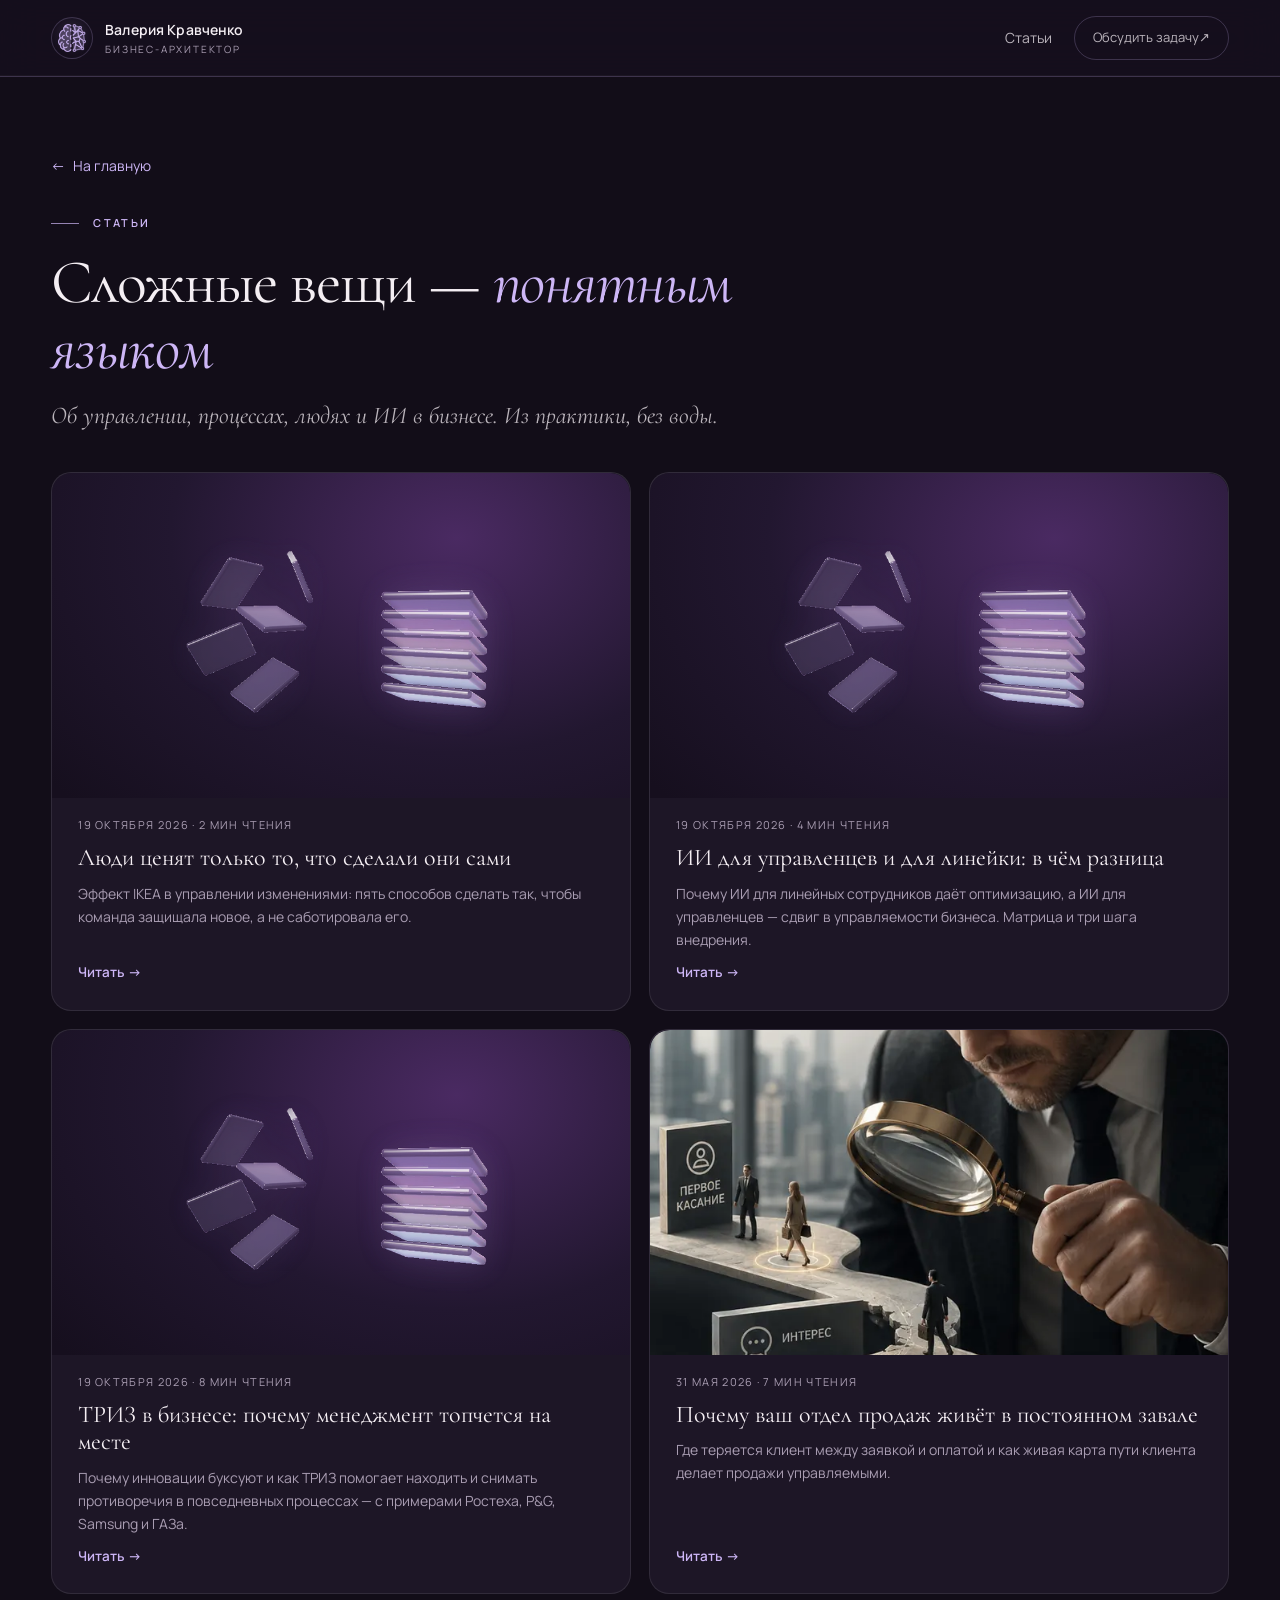
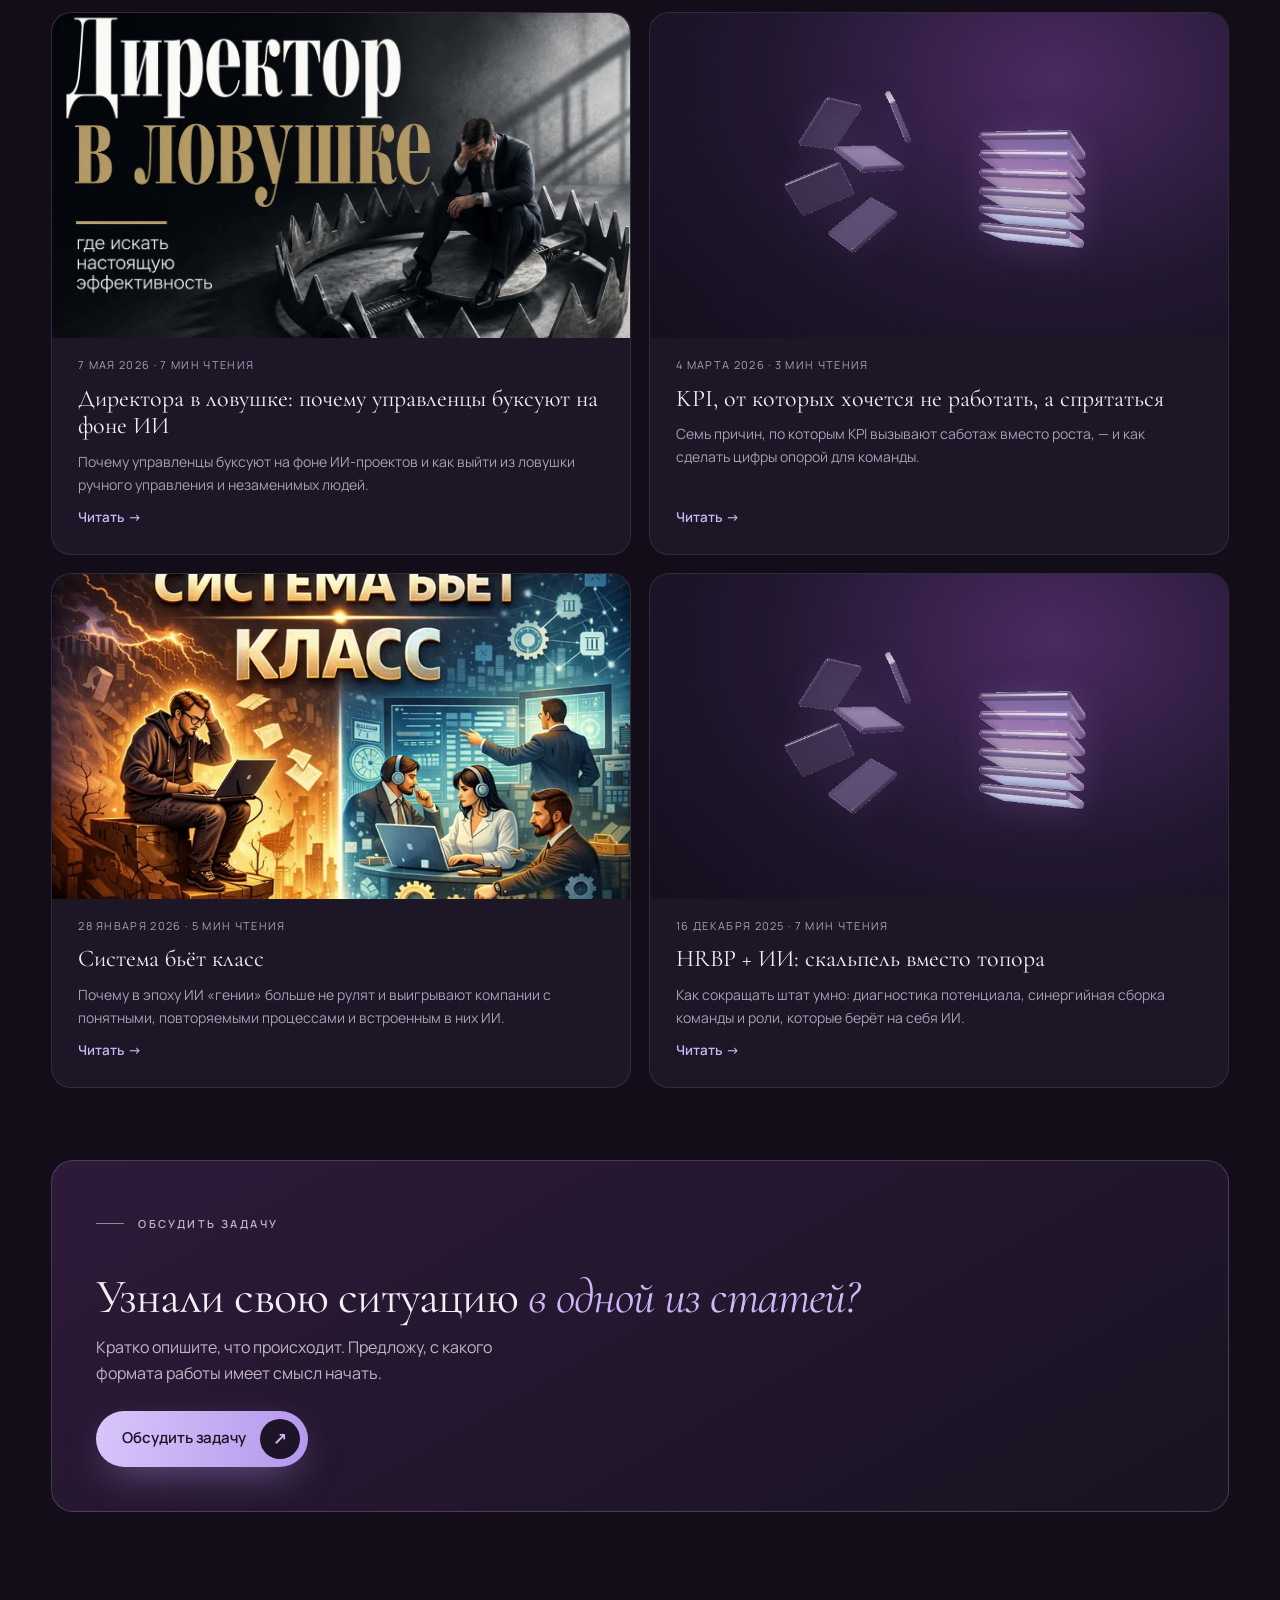
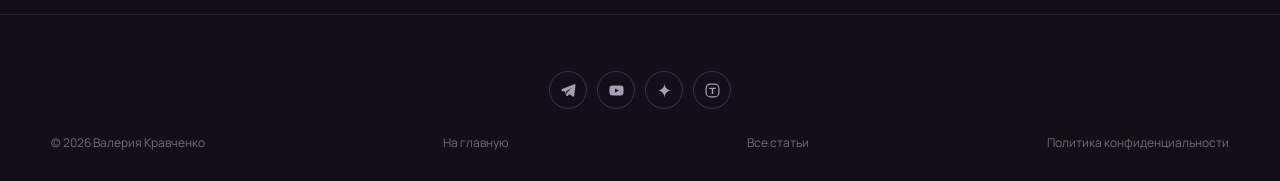
==== stati/index.html @ a5f0eace "Статья «ТРИЗ в бизнесе» (8-я)" ====
<!doctype html>
<html lang="ru">
<head>
<meta charset="utf-8">
<meta name="viewport" content="width=device-width, initial-scale=1, viewport-fit=cover">
<title>Статьи — Валерия Кравченко, бизнес-архитектор</title>
<meta name="description" content="Статьи Валерии Кравченко об управлении, процессах, людях и ИИ в бизнесе — понятным языком.">
<link rel="canonical" href="https://valeryka-hr.github.io/stati/">
<meta name="theme-color" content="#120d18">
<link rel="icon" href="/favicon.ico" sizes="any">
<link rel="icon" href="/assets/img/favicon-32.png" type="image/png" sizes="32x32">
<link rel="apple-touch-icon" href="/assets/img/favicon-180.png">
<meta property="og:type" content="website">
<meta property="og:locale" content="ru_RU">
<meta property="og:site_name" content="Валерия Кравченко">
<meta property="og:title" content="Статьи — Валерия Кравченко">
<meta property="og:description" content="Статьи Валерии Кравченко об управлении, процессах, людях и ИИ в бизнесе — понятным языком.">
<meta property="og:url" content="https://valeryka-hr.github.io/stati/">
<meta property="og:image" content="https://valeryka-hr.github.io/assets/img/og.jpg">
<meta name="twitter:card" content="summary_large_image">
<link rel="preconnect" href="https://fonts.googleapis.com">
<link rel="preconnect" href="https://fonts.gstatic.com" crossorigin>
<link href="https://fonts.googleapis.com/css2?family=Cormorant+Garamond:ital,wght@0,400;0,500;1,400;1,500&family=Manrope:wght@300;400;500;600&display=swap" rel="stylesheet">
<link rel="stylesheet" href="/assets/css/style.css">
<link rel="stylesheet" href="/assets/css/article.css">
</head>
<body class="art-page">
<a class="skip" href="#main">К содержимому</a>
<header class="header is-scrolled" id="top">
  <div class="wrap header__inner">
    <a class="brand" href="/" aria-label="Валерия Кравченко — на главную">
      <span class="brand__mark" aria-hidden="true"><img src="/assets/img/logo-lilac-96.webp" width="48" height="48" alt=""></span>
      <span class="brand__text"><strong>Валерия Кравченко</strong><small>Бизнес-архитектор</small></span>
    </a>
    <nav class="art-nav" aria-label="Навигация"><a href="/stati/">Статьи</a><a class="header__cta" href="/#contact">Обсудить задачу <span aria-hidden="true">↗</span></a></nav>
  </div>
</header>
<main id="main" class="art">
  <div class="wrap">
    <header class="art__head art__head--list">
      <a class="art__back" href="/"><span aria-hidden="true">←</span> На главную</a>
      <p class="eyebrow">Статьи</p>
      <h1>Сложные вещи — <em>понятным языком</em></h1>
      <p class="art__lede">Об управлении, процессах, людях и ИИ в бизнесе. Из практики, без воды.</p>
    </header>
    <div class="reads__grid stati-list"><a class="read" href="/stati/lyudi-tsenyat-sdelannoe-sami/"><span class="read__img read__img--ph"><img src="/assets/img/glass-hero.webp" alt="" loading="lazy" decoding="async"></span><small>19 октября 2026 · 2 мин чтения</small><b>Люди ценят только то, что сделали они сами</b><p>Эффект IKEA в управлении изменениями: пять способов сделать так, чтобы команда защищала новое, а не саботировала его.</p><span>Читать →</span></a><a class="read" href="/stati/ii-dlya-upravlentsev-i-lineyki/"><span class="read__img read__img--ph"><img src="/assets/img/glass-hero.webp" alt="" loading="lazy" decoding="async"></span><small>19 октября 2026 · 4 мин чтения</small><b>ИИ для управленцев и для линейки: в чём разница</b><p>Почему ИИ для линейных сотрудников даёт оптимизацию, а ИИ для управленцев — сдвиг в управляемости бизнеса. Матрица и три шага внедрения.</p><span>Читать →</span></a><a class="read" href="/stati/triz-v-biznese/"><span class="read__img read__img--ph"><img src="/assets/img/glass-hero.webp" alt="" loading="lazy" decoding="async"></span><small>19 октября 2026 · 8 мин чтения</small><b>ТРИЗ в бизнесе: почему менеджмент топчется на месте</b><p>Почему инновации буксуют и как ТРИЗ помогает находить и снимать противоречия в повседневных процессах — с примерами Ростеха, P&amp;G, Samsung и ГАЗа.</p><span>Читать →</span></a><a class="read" href="/stati/otdel-prodazh-v-zavale/"><span class="read__img"><img src="/assets/img/stati/otdel-prodazh-v-zavale-1-720.webp" alt="" loading="lazy" decoding="async"></span><small>31 мая 2026 · 7 мин чтения</small><b>Почему ваш отдел продаж живёт в постоянном завале</b><p>Где теряется клиент между заявкой и оплатой и как живая карта пути клиента делает продажи управляемыми.</p><span>Читать →</span></a><a class="read" href="/stati/direktora-v-lovushke/"><span class="read__img"><img src="/assets/img/stati/direktora-v-lovushke-1-1200.webp" alt="" loading="lazy" decoding="async"></span><small>7 мая 2026 · 7 мин чтения</small><b>Директора в ловушке: почему управленцы буксуют на фоне ИИ</b><p>Почему управленцы буксуют на фоне ИИ-проектов и как выйти из ловушки ручного управления и незаменимых людей.</p><span>Читать →</span></a><a class="read" href="/stati/kpi-ot-kotoryh-hochetsya-spryatatsya/"><span class="read__img read__img--ph"><img src="/assets/img/glass-hero.webp" alt="" loading="lazy" decoding="async"></span><small>4 марта 2026 · 3 мин чтения</small><b>KPI, от которых хочется не работать, а спрятаться</b><p>Семь причин, по которым KPI вызывают саботаж вместо роста, — и как сделать цифры опорой для команды.</p><span>Читать →</span></a><a class="read" href="/stati/sistema-bet-klass/"><span class="read__img"><img src="/assets/img/stati/sistema-bet-klass-1-720.webp" alt="" loading="lazy" decoding="async"></span><small>28 января 2026 · 5 мин чтения</small><b>Система бьёт класс</b><p>Почему в эпоху ИИ «гении» больше не рулят и выигрывают компании с понятными, повторяемыми процессами и встроенным в них ИИ.</p><span>Читать →</span></a><a class="read" href="/stati/hrbp-ii-skalpel-vmesto-topora/"><span class="read__img read__img--ph"><img src="/assets/img/glass-hero.webp" alt="" loading="lazy" decoding="async"></span><small>16 декабря 2025 · 7 мин чтения</small><b>HRBP + ИИ: скальпель вместо топора</b><p>Как сокращать штат умно: диагностика потенциала, синергийная сборка команды и роли, которые берёт на себя ИИ.</p><span>Читать →</span></a></div>
    <section class="art-cta art-cta--final" aria-labelledby="cta-t">
      <p class="eyebrow">Обсудить задачу</p>
      <h2 id="cta-t">Узнали свою ситуацию <em>в одной из статей?</em></h2>
      <p>Кратко опишите, что происходит. Предложу, с какого формата работы имеет смысл начать.</p>
      <a class="btn btn--primary" href="/#contact">Обсудить задачу <span class="btn__dot" aria-hidden="true">↗</span></a>
    </section>
  </div>
</main>
<footer class="footer">
  <div class="wrap art-social"><div class="social" aria-label="Соцсети и каналы">
    <a href="https://t.me/neuro_progressor" target="_blank" rel="noopener" aria-label="Telegram-канал «НейроПрогрессор»" title="Telegram-канал"><svg viewBox="0 0 24 24" aria-hidden="true"><path fill="currentColor" d="M21.94 4.3a1.2 1.2 0 0 0-1.62-1.04L2.84 10.03c-1.17.46-1.1 2.14.1 2.5l4.27 1.3 1.62 5.13c.3.95 1.49 1.25 2.2.55l2.37-2.31 4.43 3.26c.82.6 1.99.15 2.2-.84L21.94 4.3Zm-4.06 3.2-7.95 7.18-.31 3.3-1.33-4.24 9.17-5.98c.35-.23.72.24.42.53Z"/></svg></a>
    <a href="https://youtube.com/@neuro_progressor" target="_blank" rel="noopener" aria-label="YouTube-канал" title="YouTube"><svg viewBox="0 0 24 24" aria-hidden="true"><path fill="currentColor" d="M21.6 7.2a2.6 2.6 0 0 0-1.8-1.8C18.2 5 12 5 12 5s-6.2 0-7.8.4A2.6 2.6 0 0 0 2.4 7.2 27 27 0 0 0 2 12a27 27 0 0 0 .4 4.8 2.6 2.6 0 0 0 1.8 1.8C5.8 19 12 19 12 19s6.2 0 7.8-.4a2.6 2.6 0 0 0 1.8-1.8A27 27 0 0 0 22 12a27 27 0 0 0-.4-4.8ZM10 15V9l5.2 3L10 15Z"/></svg></a>
    <a href="https://dzen.ru/neuro_progressor" target="_blank" rel="noopener" aria-label="Канал в Дзене" title="Дзен"><svg viewBox="0 0 24 24" aria-hidden="true"><path fill="currentColor" d="M12 2c.2 5.6 4.4 9.8 10 10-5.6.2-9.8 4.4-10 10-.2-5.6-4.4-9.8-10-10 5.6-.2 9.8-4.4 10-10Z"/></svg></a>
    <a href="https://tenchat.ru/4873677" target="_blank" rel="noopener" aria-label="Профиль в TenChat" title="TenChat"><svg viewBox="0 0 24 24" aria-hidden="true"><rect x="3" y="3" width="18" height="18" rx="6" fill="none" stroke="currentColor" stroke-width="1.7"/><path fill="currentColor" d="M7.5 8h9v2h-3.5v7h-2v-7H7.5z"/></svg></a>
  </div></div>
  <div class="wrap footer__bottom art-foot"><span>© 2026 Валерия Кравченко</span><a href="/">На главную</a><a href="/stati/">Все статьи</a><a href="/privacy.html">Политика конфиденциальности</a></div>
</footer>
</body>
</html>
---- assets/css/style.css ----
/* Валерия Кравченко — personal brand landing
   Palette: deep plum ground, single lilac accent, cool blue used pointwise.
   Motion: CSS rise on load (Fluxora-style), IO reveals + one rAF scroll loop (SELENE-style). */
:root{
  --bg:#120d18; --bg-2:#17111f; --surface:#1d1626; --surface-2:#251b31;
  --ink:#f4eef3; --ink-soft:rgba(244,238,243,.74); --muted:#a99db2; --faint:rgba(244,238,243,.42);
  --lilac:#cdb6f6; --lilac-2:#e3d5ff; --lilac-deep:#8c6bc0; --plum:#3a2148; --rose:#b98aa9; --blue:#9db0ff;
  --hair:rgba(255,255,255,.09); --hair-2:rgba(205,182,246,.22);
  --paper:#efe9e3; --paper-ink:#24182e; --paper-muted:#6d6274;
  --glass:rgba(32,22,44,.55);
  --serif:'Cormorant Garamond',Georgia,'Times New Roman',serif;
  --sans:'Manrope',system-ui,-apple-system,'Segoe UI',Arial,sans-serif;
  --ease:cubic-bezier(.16,1,.3,1);
  --max:1240px; --gutter:clamp(20px,4vw,64px);
}
*,*::before,*::after{box-sizing:border-box}
*{margin:0}
html{-webkit-text-size-adjust:100%;scroll-padding-top:84px}
html.lenis,html.lenis body{height:auto}
.lenis.lenis-smooth{scroll-behavior:auto!important}
body{background:var(--bg);color:var(--ink);font:400 16px/1.65 var(--sans);-webkit-font-smoothing:antialiased;overflow-x:hidden;text-rendering:optimizeLegibility}
body.menu-open{overflow:hidden}
img,svg,video,canvas{display:block;max-width:100%}
img{height:auto}
a{color:inherit;text-decoration:none}
button,input,select,textarea{font:inherit;color:inherit}
button{background:none;border:0;cursor:pointer;padding:0}
ul,ol{list-style:none;padding:0}
::selection{background:var(--lilac);color:#1d1427}
:focus-visible{outline:2px solid var(--lilac);outline-offset:4px;border-radius:4px}
.skip{position:fixed;left:-9999px;top:12px;z-index:200;background:var(--lilac);color:#1d1427;padding:10px 16px;border-radius:999px;font-weight:600}
.skip:focus{left:12px}
.wrap{width:min(var(--max),100% - 2*var(--gutter));margin-inline:auto}
h1,h2,h3{font-weight:400}
h1,h2{font-family:var(--serif);letter-spacing:-.02em}
em{font-family:var(--serif);font-style:italic;font-weight:400;color:var(--lilac)}
h2{font-size:clamp(38px,5vw,68px);line-height:1.02}
h3{font-size:20px;line-height:1.3;font-weight:500;letter-spacing:-.01em}
.eyebrow{display:inline-flex;align-items:center;gap:14px;font-size:11px;font-weight:600;letter-spacing:.22em;text-transform:uppercase;color:var(--lilac)}
.eyebrow::before{content:'';width:28px;height:1px;background:currentColor;opacity:.7}
.glass{background:var(--glass);backdrop-filter:blur(18px) saturate(1.2);-webkit-backdrop-filter:blur(18px) saturate(1.2);border:1px solid var(--hair-2)}
.ph{color:#e7c9a0!important;font-style:normal}
.ph-mini{display:inline-block;font-size:10px;letter-spacing:.06em;color:#e7c9a0;border:1px dashed #e7c9a066;border-radius:999px;padding:0 8px;margin-left:6px;vertical-align:middle}
.draft-tag{font-size:10px;letter-spacing:.1em;text-transform:uppercase;color:#e7c9a0;border:1px dashed #e7c9a077;border-radius:999px;padding:3px 10px;white-space:nowrap}

/* ---------- buttons ---------- */
.btn{display:inline-flex;align-items:center;gap:14px;border-radius:999px;font-size:15px;font-weight:600;letter-spacing:-.005em;white-space:nowrap;transition:transform .45s var(--ease),box-shadow .45s var(--ease),background-color .45s var(--ease),border-color .45s var(--ease)}
.btn--primary{padding:8px 8px 8px 26px;background:linear-gradient(100deg,#d9c6fb,#b597ec);color:#1d1427;box-shadow:0 14px 40px -12px rgba(181,151,236,.55)}
.btn--primary:hover{transform:translateY(-2px);box-shadow:0 22px 50px -14px rgba(181,151,236,.7)}
.btn--ghost{padding:8px 8px 8px 26px;border:1px solid var(--hair-2);color:var(--ink)}
.btn--ghost:hover{background:rgba(205,182,246,.08);transform:translateY(-2px)}
.btn__dot{display:grid;place-items:center;width:40px;height:40px;border-radius:50%;background:#1d1427;color:var(--lilac);font-size:17px;transition:transform .45s var(--ease)}
.btn--ghost .btn__dot{background:var(--lilac);color:#1d1427}
.btn:hover .btn__dot{transform:rotate(45deg)}
.link-line{display:inline-flex;align-items:center;gap:12px;font-size:14px;color:var(--ink-soft);padding-bottom:6px;background:linear-gradient(currentColor,currentColor) 0 100%/100% 1px no-repeat;transition:color .3s,background-size .45s var(--ease)}
.link-line:hover{color:var(--lilac);background-size:40% 1px}

/* ---------- header ---------- */
.header{position:fixed;inset:0 0 auto;z-index:50;transition:background-color .5s var(--ease),border-color .5s,transform .5s var(--ease);border-bottom:1px solid transparent}
.header.is-scrolled{background:rgba(18,13,24,.72);backdrop-filter:blur(18px);-webkit-backdrop-filter:blur(18px);border-color:var(--hair)}
.header__inner{height:76px;display:flex;align-items:center;justify-content:space-between;gap:24px}
.brand{display:flex;align-items:center;gap:12px;min-width:0}
.brand__mark{display:grid;place-items:center;width:42px;height:42px;border:1px solid var(--hair-2);border-radius:50%;font:italic 500 18px/1 var(--serif);color:var(--lilac);flex:none}
.brand__text strong{display:block;font-size:14px;font-weight:600;letter-spacing:.01em;white-space:nowrap}
.brand__text small{display:block;font-size:10px;letter-spacing:.18em;text-transform:uppercase;color:var(--muted)}
.nav{display:flex;gap:32px;font-size:13px;color:var(--ink-soft)}
.nav a{position:relative;transition:color .3s}
.nav a::after{content:'';position:absolute;left:0;right:0;bottom:-6px;height:1px;background:var(--lilac);transform:scaleX(0);transform-origin:left;transition:transform .45s var(--ease)}
.nav a:hover{color:var(--ink)}.nav a:hover::after{transform:scaleX(1)}
.nav__mobile-cta{display:none}
.header__cta{font-size:13px;padding:10px 18px;border:1px solid var(--hair-2);border-radius:999px;transition:background-color .3s,color .3s}
.header__cta:hover{background:var(--lilac);color:#1d1427}
.burger{display:none;width:44px;height:44px;border:1px solid var(--hair-2);border-radius:50%;position:relative}
.burger span{position:absolute;left:13px;right:13px;height:1.5px;background:var(--ink);transition:transform .4s var(--ease),top .4s var(--ease)}
.burger span:first-child{top:17px}.burger span:last-child{top:25px}
.burger[aria-expanded="true"] span:first-child{top:21px;transform:rotate(45deg)}
.burger[aria-expanded="true"] span:last-child{top:21px;transform:rotate(-45deg)}

/* ---------- hero ---------- */
.hero{position:relative;isolation:isolate;min-height:100svh;display:flex;flex-direction:column;padding:120px 0 34px;overflow:hidden}
.hero__bg{position:absolute;inset:0;z-index:-1;background:radial-gradient(120% 90% at 80% 20%,#3b2150 0%,#1b1226 45%,var(--bg) 75%)}
.mesh{position:absolute;inset:0;width:100%;height:100%;opacity:0;transition:opacity 1.6s var(--ease)}
.mesh.is-ready{opacity:1}
.hero__bg::after{content:'';position:absolute;inset:0;background:linear-gradient(96deg,rgba(14,9,19,.82) 0%,rgba(14,9,19,.5) 38%,rgba(14,9,19,.05) 65%),linear-gradient(0deg,var(--bg) 0%,rgba(18,13,24,0) 30%)}
.hero__grain{position:absolute;inset:0;z-index:1;opacity:.12;mix-blend-mode:overlay;background-image:url("data:image/svg+xml,%3Csvg xmlns='http://www.w3.org/2000/svg' width='160' height='160'%3E%3Cfilter id='n'%3E%3CfeTurbulence type='fractalNoise' baseFrequency='.9' numOctaves='2' stitchTiles='stitch'/%3E%3C/filter%3E%3Crect width='100%25' height='100%25' filter='url(%23n)'/%3E%3C/svg%3E")}
.hero__rules{position:absolute;inset:0;z-index:2;display:flex;justify-content:space-between;padding:0 28%;pointer-events:none}
.hero__rules span{width:1px;background:rgba(255,255,255,.045)}
.hero__rules span:nth-child(2){margin-left:14px}
.hero__grid{flex:1;display:grid;grid-template-columns:1.15fr .85fr;gap:clamp(24px,4vw,72px);align-items:center}
.hero__title{margin:26px 0 0;font-size:clamp(46px,6.6vw,104px);line-height:.98;letter-spacing:-.03em}
.hero__title .line{display:block;overflow:hidden;padding-bottom:.06em}
.hero__title .line>*{display:inline-block}
.hero__title em{color:var(--lilac)}
.hero__sub{max-width:480px;margin-top:28px;font-size:17px;line-height:1.7;color:var(--ink-soft)}
.hero__actions{display:flex;flex-wrap:wrap;align-items:center;gap:20px 32px;margin-top:38px}
.hero__portrait{position:relative;justify-self:end;width:min(100%,460px);aspect-ratio:3/4}
.portrait__frame{position:absolute;inset:0;border-radius:240px 240px 16px 16px;overflow:hidden;box-shadow:0 40px 120px -40px rgba(140,107,192,.5);will-change:transform}
.portrait__frame img{position:absolute;left:0;top:-6%;width:100%;height:112%;object-fit:cover;object-position:50% 30%;filter:saturate(.9) contrast(1.03)}
.portrait__frame::after{content:'';position:absolute;inset:0;background:linear-gradient(0deg,rgba(18,13,24,.75) 0%,rgba(18,13,24,0) 35%),radial-gradient(120% 80% at 50% 0%,rgba(205,182,246,.08),transparent 60%)}
.portrait__orbit{position:absolute;inset:-18px -26px 30px -18px;border:1px solid rgba(205,182,246,.22);border-radius:260px 260px 22px 22px;pointer-events:none}
.portrait__orbit::after{content:'';position:absolute;top:22%;right:-4px;width:7px;height:7px;border-radius:50%;background:var(--lilac);box-shadow:0 0 18px 2px var(--lilac)}
.portrait__tag{position:absolute;left:-28px;bottom:42px;display:flex;white-space:nowrap;align-items:center;gap:12px;padding:14px 20px;border-radius:999px;font-size:13px;color:var(--ink-soft)}
.portrait__tag b{font:italic 500 19px/1 var(--serif);color:var(--lilac)}
.pulse{width:8px;height:8px;border-radius:50%;background:#9fe0c0;box-shadow:0 0 0 0 rgba(159,224,192,.5);animation:pulse 2.6s infinite}
@keyframes pulse{70%{box-shadow:0 0 0 10px rgba(159,224,192,0)}100%{box-shadow:0 0 0 0 rgba(159,224,192,0)}}
.hero__facts{display:grid;grid-template-columns:repeat(3,1fr);margin-top:44px;border-top:1px solid var(--hair)}
.fact{display:flex;align-items:center;gap:18px;padding:24px 28px 0 0}
.fact+.fact{padding-left:28px;border-left:1px solid var(--hair)}
.fact__big{font:400 42px/1 var(--serif);color:var(--ink);white-space:nowrap}
.fact__big i{font-size:.6em;color:var(--lilac)}
.fact__txt{font-size:12.5px;line-height:1.5;color:var(--muted)}
.hero__scroll{position:absolute;left:50%;bottom:18px;width:22px;height:36px;border:1px solid var(--hair-2);border-radius:12px;transform:translateX(-50%);display:none}
.hero__scroll span{position:absolute;left:50%;top:7px;width:2px;height:7px;margin-left:-1px;border-radius:2px;background:var(--lilac);animation:wheel 2.2s var(--ease) infinite}
@keyframes wheel{0%{opacity:0;transform:translateY(0)}30%{opacity:1}100%{opacity:0;transform:translateY(12px)}}

/* load choreography (Fluxora "rise") */
.rise{animation:rise 1.2s var(--ease) both;animation-delay:var(--d,0s)}
.hero__title .rise{animation-name:riseLine;animation-duration:1.3s}
@keyframes rise{from{opacity:0;transform:translateY(26px);filter:blur(6px)}to{opacity:1;transform:none;filter:none}}
@keyframes riseLine{from{transform:translateY(105%)}to{transform:none}}

/* ---------- sections ---------- */
.section{padding:clamp(88px,11vw,160px) 0;position:relative}
.head{display:grid;grid-template-columns:1fr auto;grid-template-areas:"eb eb" "h aside";gap:22px 60px;align-items:end;margin-bottom:clamp(40px,5vw,64px)}
.head .eyebrow{grid-area:eb}
.head h2{grid-area:h;max-width:780px}
.head__aside{grid-area:aside;max-width:330px;font-size:14.5px;color:var(--muted)}
[data-reveal]{opacity:0;transform:translateY(32px);transition:opacity 1.1s var(--ease),transform 1.1s var(--ease);transition-delay:var(--rd,0s)}
[data-reveal].is-in{opacity:1;transform:none}
.no-js [data-reveal]{opacity:1;transform:none}

/* situations */
.pains{display:grid;grid-template-columns:repeat(3,1fr);border-top:1px solid var(--hair);border-left:1px solid var(--hair)}
.pain{position:relative;padding:34px 32px 38px;border-right:1px solid var(--hair);border-bottom:1px solid var(--hair);overflow:hidden}
.pain::before{content:'';position:absolute;inset:0;background:radial-gradient(400px circle at var(--mx,50%) var(--my,50%),rgba(205,182,246,.09),transparent 45%);opacity:0;transition:opacity .4s}
.pain:hover::before{opacity:1}
.pain__n{display:block;font:italic 500 16px/1 var(--serif);color:var(--lilac-deep);color:#a98bd6;margin-bottom:26px}
.pain h3{margin-bottom:12px;font-size:21px}
.pain p{font-size:14px;color:var(--muted)}
.bridge{display:flex;gap:18px;align-items:baseline;margin-top:44px;font:400 clamp(22px,2.4vw,30px)/1.35 var(--serif);color:var(--ink)}
.bridge>span{color:var(--lilac);font-family:var(--sans);font-size:24px}

/* focus reveal */

/* approach (light surface for long reading) */
.approach{background:var(--paper);color:var(--paper-ink);border-radius:36px;margin-inline:clamp(0px,1vw,16px)}
.approach .eyebrow{color:#7a55a3}
.approach em{color:#7a55a3}
.approach__grid{display:grid;grid-template-columns:1.05fr .95fr;gap:clamp(40px,7vw,110px);align-items:center}
.approach h2{margin:22px 0 24px}
.approach__intro{font-size:16px;color:var(--paper-muted);max-width:480px}
.pillars{margin-top:34px}
.pillars li{display:grid;grid-template-columns:44px 1fr;gap:12px;padding:18px 0;border-top:1px solid rgba(36,24,46,.12)}
.pillars li:last-child{border-bottom:1px solid rgba(36,24,46,.12)}
.pillars span{font:italic 500 22px/1.2 var(--serif);color:#8f6bb8}
.pillars strong{font-size:16px;font-weight:600}
.pillars p{font-size:14px;color:var(--paper-muted);margin-top:3px}
.system{position:relative;aspect-ratio:1;width:min(100%,520px);justify-self:center}
.system__svg{position:absolute;inset:0;width:100%;height:100%}
.ring{fill:none;stroke:rgba(122,85,163,.25);stroke-width:1}
.ring--dash{stroke-dasharray:3 7;animation:spin 60s linear infinite;transform-origin:200px 200px}
@keyframes spin{to{transform:rotate(360deg)}}
.tri{fill:none;stroke:rgba(122,85,163,.35);stroke-width:1}
.spark{fill:#8f6bb8}
.system__core{position:absolute;left:50%;top:50%;transform:translate(-50%,-50%);width:32%;aspect-ratio:1;border-radius:50%;display:grid;place-items:center;text-align:center;background:radial-gradient(circle at 30% 25%,#4a2e60,#24182e);color:#efe4fb;font:italic 400 clamp(18px,2vw,26px)/1.1 var(--serif);box-shadow:0 30px 80px -20px rgba(74,46,96,.55)}
.node{position:absolute;transform:translate(-50%,-50%);background:#fbf8f4;border:1px solid rgba(122,85,163,.25);border-radius:12px;padding:10px 20px;text-align:center;font-size:15px;font-weight:600;box-shadow:0 14px 30px -14px rgba(36,24,46,.25);white-space:nowrap}
.node small{display:block;font-size:9.5px;font-weight:600;letter-spacing:.16em;text-transform:uppercase;color:#8a7a93}
.node--people{left:50%;top:12.5%}.node--process{left:18%;top:72.5%}.node--ai{left:82%;top:72.5%}
.example{margin-top:clamp(56px,7vw,90px);padding:34px;border-radius:20px;background:#e6dfd7}
.example__label{font-size:12px;letter-spacing:.14em;text-transform:uppercase;color:#7a55a3;font-weight:600;margin-bottom:22px}
.example__chain{display:grid;grid-template-columns:1fr auto 1fr auto 1fr;gap:18px;align-items:center}
.chain__step{background:#f6f2ed;border-radius:14px;padding:20px 22px;height:100%}
.chain__step span{font:italic 500 22px/1 var(--serif);color:#7a55a3}
.chain__step p{font-size:14.5px;margin-top:8px;color:#3d3045}
.chain__arrow{color:#8f6bb8;font-size:22px}

/* zoom reveal */

/* cases */
.cases__list{display:grid;gap:18px}
.case{display:grid;grid-template-columns:minmax(0,.9fr) minmax(0,2fr);gap:20px 48px;padding:36px;border:1px solid var(--hair);border-radius:22px;background:linear-gradient(140deg,rgba(255,255,255,.035),rgba(255,255,255,0) 60%);transition:border-color .5s,background-color .5s}
.case:hover{border-color:var(--hair-2)}
.case__meta{display:flex;flex-direction:column;gap:10px;align-items:flex-start}
.case__no{font:italic 500 18px/1 var(--serif);color:var(--lilac)}
.case__type{font-size:13px;color:var(--muted)}
.case__title{grid-column:1;font:400 clamp(24px,2.4vw,32px)/1.15 var(--serif);letter-spacing:-.01em}
.case__flow{grid-column:2;grid-row:1/span 2;display:grid;grid-template-columns:repeat(4,1fr);gap:0;border-left:1px solid var(--hair)}
.case__flow>div{padding:0 22px;border-right:1px solid var(--hair)}
.case__flow>div:last-child{border-right:0}
.case__flow dt{font-size:10.5px;font-weight:600;letter-spacing:.16em;text-transform:uppercase;color:var(--lilac);margin-bottom:12px}
.case__flow dd{font-size:14px;color:var(--ink-soft);margin:0}

/* services */
.cards{display:grid;grid-template-columns:repeat(auto-fit,minmax(min(100%,460px),1fr));gap:18px}
.card{position:relative;display:flex;flex-direction:column;gap:14px;padding:36px;border-radius:22px;border:1px solid var(--hair);background:var(--surface);overflow:hidden;transition:transform .6s var(--ease),border-color .6s,box-shadow .6s var(--ease)}
.card::after{content:'';position:absolute;inset:-1px;border-radius:inherit;background:radial-gradient(600px circle at var(--mx,80%) var(--my,0%),rgba(205,182,246,.12),transparent 40%);opacity:0;transition:opacity .5s;pointer-events:none}
.card:hover{transform:translateY(-6px);border-color:var(--hair-2);box-shadow:0 30px 70px -40px rgba(140,107,192,.6)}
.card:hover::after{opacity:1}
.card--feature{background:linear-gradient(150deg,#d9c6fb 0%,#b597ec 100%);color:#1d1427;border-color:transparent}
.card--feature em,.card--feature .card__n{color:#4b2f74}
.card__top{display:flex;justify-content:space-between;align-items:center;font-size:11px;font-weight:600;letter-spacing:.16em;text-transform:uppercase;color:var(--muted);margin-bottom:18px}
.card--feature .card__top{color:#55407a}
.card__n{font:italic 400 30px/1 var(--serif);letter-spacing:0;text-transform:none;color:var(--lilac)}
.card h3{font:400 clamp(30px,3vw,40px)/1.05 var(--serif);letter-spacing:-.02em;margin-bottom:6px}
.card p{font-size:14.5px;color:var(--ink-soft)}
.card--feature p{color:#3a2b4f}
.card__for b{font-weight:600;color:var(--ink)}
.card--feature .card__for b{color:#1d1427}
.card__out{margin-top:auto;padding-top:20px;border-top:1px solid var(--hair);font-size:14px;color:var(--ink-soft)}
.card--feature .card__out{border-color:rgba(29,20,39,.16);color:#3a2b4f}
.card__out span{display:block;font-size:10.5px;font-weight:600;letter-spacing:.16em;text-transform:uppercase;margin-bottom:6px;color:var(--lilac)}
.card--feature .card__out span{color:#4b2f74}
.card__foot{display:flex;flex-wrap:wrap;justify-content:space-between;align-items:center;gap:14px 20px;margin-top:8px}
.price{font-size:12.5px;color:var(--muted)}
.card--feature .price.ph{color:#6a4b1a!important}
.card__btn{display:inline-flex;align-items:center;gap:12px;font-size:14px;font-weight:600;padding:12px 20px;border-radius:999px;border:1px solid var(--hair-2);transition:background-color .4s,color .4s,border-color .4s}
.card__btn:hover{background:var(--lilac);color:#1d1427;border-color:var(--lilac)}
.card--feature .card__btn{background:#1d1427;color:var(--lilac-2);border-color:#1d1427}
.card--feature .card__btn:hover{background:#2c1f3b}

/* steps / route */
.steps{background:var(--bg-2);border-top:1px solid var(--hair);border-bottom:1px solid var(--hair)}
.route{position:relative}
.route__line{position:absolute;left:0;right:0;top:4px;width:100%;height:20px;overflow:visible}
.route__base{stroke:var(--hair);stroke-width:1;fill:none;vector-effect:non-scaling-stroke}
.route__ink{stroke:var(--lilac);stroke-width:1.5;fill:none;stroke-dasharray:1;stroke-dashoffset:var(--ink,1);vector-effect:non-scaling-stroke}
.route__steps{display:grid;grid-template-columns:repeat(4,1fr);gap:32px;position:relative}
.route__steps li{padding-top:44px;opacity:.35;transition:opacity .7s var(--ease)}
.route__steps li.on{opacity:1}
.route__dot{position:absolute;top:8px;width:12px;height:12px;border-radius:50%;background:var(--bg-2);border:1.5px solid var(--hair-2);transition:background-color .5s,border-color .5s,box-shadow .5s}
.route__steps li.on .route__dot{background:var(--lilac);border-color:var(--lilac);box-shadow:0 0 0 6px rgba(205,182,246,.12)}
.route__n{display:block;font:italic 500 17px/1 var(--serif);color:var(--lilac);margin-bottom:18px}
.route__steps h3{margin-bottom:8px}
.route__steps p{font-size:14px;color:var(--muted)}
.note-split{display:grid;grid-template-columns:1fr 1fr;margin-top:64px;border:1px solid var(--hair);border-radius:18px;overflow:hidden}
.note-split>div{padding:26px 30px}
.note-split>div+div{border-left:1px solid var(--hair);background:rgba(205,182,246,.05)}
.note-split span{display:block;font-size:11px;font-weight:600;letter-spacing:.16em;text-transform:uppercase;color:var(--lilac);margin-bottom:8px}
.note-split p{font-size:14.5px;color:var(--ink-soft)}

/* about */
.about__grid{display:grid;grid-template-columns:.9fr 1.1fr;gap:clamp(40px,7vw,110px);align-items:center}
.about__media{position:relative;padding:0 9% 12% 0}
.about__photo{border-radius:20px;overflow:hidden;aspect-ratio:5/6}
.about__photo{position:relative}.about__photo img{position:absolute;left:0;top:-5%;width:100%;height:110%;object-fit:cover;object-position:50% 20%;filter:saturate(.85)}
.about__live{position:absolute;right:0;bottom:0;width:38%;aspect-ratio:3/4;border-radius:16px;overflow:hidden;border:6px solid var(--bg);transform:rotate(3deg);box-shadow:0 30px 60px -20px rgba(0,0,0,.6)}
.about__live img{width:100%;height:100%;object-fit:cover;object-position:50% 25%}
.about__copy h2{margin:22px 0 26px}
.about__copy>p:not(.eyebrow):not(.about__sign){font-size:16px;color:var(--ink-soft);margin-top:16px;max-width:560px}
.about__facts{margin-top:30px;display:grid;gap:0;border-top:1px solid var(--hair)}
.about__facts li{padding:14px 0;border-bottom:1px solid var(--hair);font-size:14.5px;color:var(--ink-soft)}
.about__facts b{color:var(--ink);font-weight:600}
.about__sign{margin-top:28px;font:italic 400 26px/1.2 var(--serif);color:var(--lilac)}
.reviews{display:grid;grid-template-columns:1fr 1fr;gap:18px;margin-top:clamp(56px,7vw,90px)}
.review{padding:32px;border-radius:20px;border:1px dashed rgba(231,201,160,.35);background:rgba(255,255,255,.02)}
.review blockquote{font:italic 400 22px/1.4 var(--serif);color:#e7c9a0}
.review figcaption{margin-top:18px;font-size:13px;color:var(--muted);display:flex;flex-direction:column}
.review figcaption b{color:#e7c9a0;font-weight:600}

/* speaker */
.speaker__grid{display:grid;grid-template-columns:1.25fr .75fr;gap:clamp(32px,5vw,72px);align-items:start}
.hlist{border-top:1px solid var(--hair)}
.hlist__row{display:grid;grid-template-columns:64px 1fr 40px;gap:16px;align-items:start;padding:26px 18px;border-bottom:1px solid var(--hair);border-radius:14px;cursor:default;transition:background-color .5s var(--ease),padding .5s var(--ease)}
.hlist__n{font:italic 400 28px/1 var(--serif);color:var(--faint);transition:color .4s}
.hlist__body h3{font:400 clamp(22px,2.2vw,30px)/1.2 var(--serif);letter-spacing:-.01em}
.hlist__body p{display:grid;grid-template-rows:0fr;font-size:14.5px;color:var(--muted);max-height:0;opacity:0;overflow:hidden;transition:max-height .6s var(--ease),opacity .5s,margin .6s var(--ease)}
.hlist__arrow{color:var(--faint);font-size:20px;transform:none;transition:transform .5s var(--ease),color .4s}
.hlist__row:hover,.hlist__row:focus-visible,.hlist__row.is-open{background:rgba(205,182,246,.06)}
.hlist__row:hover .hlist__n,.hlist__row:focus-visible .hlist__n,.hlist__row.is-open .hlist__n{color:var(--lilac)}
.hlist__row:hover p,.hlist__row:focus-visible p,.hlist__row.is-open p{max-height:120px;opacity:1;margin-top:10px}
.hlist__row:hover .hlist__arrow,.hlist__row:focus-visible .hlist__arrow,.hlist__row.is-open .hlist__arrow{transform:rotate(-45deg);color:var(--lilac)}
.speaker__photo{position:relative;border-radius:200px 200px 20px 20px;overflow:hidden;aspect-ratio:4/5;position:sticky;top:110px}
.speaker__photo img{width:100%;height:100%;object-fit:cover;object-position:50% 20%;filter:saturate(.85)}
.speaker__photo figcaption{position:absolute;left:14px;right:14px;bottom:14px;padding:12px 16px;border-radius:999px;font-size:12px;text-align:center;color:var(--ink-soft)}
.speaker__cta{margin-top:40px}

/* faq */
.faq{padding-top:0}
.faq__grid{display:grid;grid-template-columns:.8fr 1.2fr;gap:clamp(32px,6vw,90px)}
.faq h2{margin-top:22px}
details{border-top:1px solid var(--hair)}
details:last-child{border-bottom:1px solid var(--hair)}
summary{list-style:none;cursor:pointer;display:flex;justify-content:space-between;gap:24px;align-items:center;padding:24px 0;font-size:17px;font-weight:500}
summary::-webkit-details-marker{display:none}
summary::after{content:'';flex:none;width:30px;height:30px;border-radius:50%;border:1px solid var(--hair-2);background:linear-gradient(var(--lilac),var(--lilac)) center/11px 1.5px no-repeat,linear-gradient(var(--lilac),var(--lilac)) center/1.5px 11px no-repeat;transition:transform .5s var(--ease)}
details[open] summary::after{transform:rotate(45deg)}
details p{padding:0 50px 24px 0;font-size:15px;color:var(--muted)}

/* contact */
.contact{position:relative;overflow:hidden;padding:clamp(88px,11vw,150px) 0;background:linear-gradient(180deg,var(--bg) 0%,#1a1124 100%);border-top:1px solid var(--hair)}
.contact__glow{position:absolute;width:900px;height:900px;right:-300px;bottom:-500px;border-radius:50%;background:radial-gradient(circle,rgba(140,107,192,.35),transparent 60%);filter:blur(20px);pointer-events:none}
.contact__grid{position:relative;display:grid;grid-template-columns:.9fr 1.1fr;gap:clamp(40px,6vw,90px);align-items:start}
.contact h2{margin:22px 0 22px}
.contact__lead{font-size:17px;color:var(--ink-soft);max-width:420px}
.tg-cards{display:grid;gap:12px;margin-top:40px;max-width:420px}
.tg-card{display:grid;grid-template-columns:auto 1fr auto;align-items:center;gap:16px;padding:16px 20px 16px 16px;border:1px solid var(--hair);border-radius:18px;transition:border-color .4s,background-color .4s,transform .5s var(--ease)}
.tg-card:hover{border-color:var(--hair-2);background:rgba(205,182,246,.05);transform:translateX(4px)}
.tg-ico{display:grid;place-items:center;width:46px;height:46px;border-radius:50%;background:linear-gradient(160deg,#37aee2,#1e96c8);color:#fff}
.tg-ico svg{width:22px;height:22px;margin-left:-2px}
.tg-card small{display:block;font-size:11px;letter-spacing:.12em;text-transform:uppercase;color:var(--muted)}
.tg-card b{font-weight:600;font-size:16px}
.tg-card__go{color:var(--lilac);font-size:18px}
.form{display:grid;gap:18px;padding:clamp(24px,3.4vw,40px);border-radius:26px}
.form__row{display:grid;grid-template-columns:1fr 1fr;gap:18px}
.field{display:flex;flex-direction:column;gap:8px;min-width:0}
.field label{font-size:12.5px;color:var(--ink-soft)}
.opt{color:var(--faint);font-size:11px;margin-left:4px}
.field input,.field select,.field textarea{width:100%;min-width:0;padding:14px 16px;border-radius:12px;border:1px solid rgba(205,182,246,.18);background:rgba(18,13,24,.55);color:var(--ink);font-size:15px;transition:border-color .3s,box-shadow .3s}
.field select{appearance:none;-webkit-appearance:none;padding-right:40px;background-image:linear-gradient(45deg,transparent 50%,var(--lilac) 50%),linear-gradient(135deg,var(--lilac) 50%,transparent 50%);background-position:calc(100% - 20px) 50%,calc(100% - 15px) 50%;background-size:5px 5px;background-repeat:no-repeat}
.field select option{background:#221a2d}
.field textarea{resize:vertical;min-height:120px}
.field input::placeholder,.field textarea::placeholder{color:rgba(244,238,243,.32)}
.field input:focus,.field select:focus,.field textarea:focus{outline:none;border-color:var(--lilac);box-shadow:0 0 0 4px rgba(205,182,246,.12)}
.field.invalid input,.field.invalid textarea{border-color:#f09aa8}
.field__err{font-size:12px;color:#f3a7b4;min-height:0}
.field__err:empty{display:none}
.hp{position:absolute!important;left:-10000px;width:1px;height:1px;overflow:hidden}
.consent{display:flex;gap:12px;align-items:flex-start;font-size:12.5px;color:var(--muted);cursor:pointer}
.consent input{flex:none;width:18px;height:18px;margin-top:1px;accent-color:#b597ec}
.consent a{color:var(--lilac);text-decoration:underline;text-underline-offset:3px}
.form__submit{justify-self:start}
.form__submit[disabled]{opacity:.6;pointer-events:none}
.form.is-sending .btn__dot{animation:spin 1s linear infinite}
.form__status{font-size:14px;line-height:1.55;border-radius:14px;padding:14px 16px}
.form__status:empty{display:none}
.form__status.ok{background:rgba(159,224,192,.1);border:1px solid rgba(159,224,192,.35);color:#cdeedd}
.form__status.err{background:rgba(240,154,168,.08);border:1px solid rgba(240,154,168,.35);color:#f6cad2}
.form__status a{text-decoration:underline;text-underline-offset:3px;color:var(--lilac-2)}
.form__alt{font-size:13px;color:var(--muted)}
.form__alt a{display:inline-flex;align-items:center;gap:6px;color:var(--lilac);margin-left:4px}
.form__alt svg{width:15px;height:15px;color:#37aee2}

/* footer */
.footer{padding:56px 0 28px;border-top:1px solid var(--hair);background:#140e1b}
.footer__grid{display:grid;grid-template-columns:1.2fr 1fr 1fr;gap:32px;align-items:start}
.footer__brand{display:flex;gap:14px;align-items:center}
.footer__brand b{display:block;font-weight:600}
.footer__brand span{font-size:13px;color:var(--muted)}
.footer__nav{display:flex;flex-wrap:wrap;gap:12px 24px;font-size:14px;color:var(--ink-soft)}
.footer__nav a:hover,.footer__tg a:hover{color:var(--lilac)}
.footer__tg{display:grid;gap:10px;justify-items:end;font-size:14px}
.footer__tg a{display:inline-flex;align-items:center;gap:10px}
.footer__tg svg{width:18px;height:18px;color:#37aee2}
.footer__bottom{display:flex;flex-wrap:wrap;justify-content:space-between;gap:12px 24px;margin-top:44px;padding-top:22px;border-top:1px solid var(--hair);font-size:12px;color:var(--faint)}
.footer__bottom a:hover{color:var(--lilac)}

/* floating CTA */
.float-cta{position:fixed;right:max(20px,env(safe-area-inset-right));bottom:max(20px,env(safe-area-inset-bottom));z-index:40;display:flex;align-items:center;gap:10px;padding:8px 20px 8px 8px;border-radius:999px;background:rgba(32,22,44,.78);backdrop-filter:blur(16px);-webkit-backdrop-filter:blur(16px);border:1px solid var(--hair-2);font-size:14px;font-weight:600;box-shadow:0 20px 50px -20px rgba(0,0,0,.7);transform:translateY(140%);opacity:0;transition:transform .6s var(--ease),opacity .6s var(--ease),background-color .3s}
.float-cta.show{transform:none;opacity:1}
.float-cta:hover{background:rgba(50,34,68,.9)}
.float-cta__ico{display:grid;place-items:center;width:38px;height:38px;border-radius:50%;background:linear-gradient(160deg,#37aee2,#1e96c8);color:#fff}
.float-cta__ico svg{width:18px;height:18px;margin-left:-2px}

/* ---------- responsive ---------- */
@media (max-width:1100px){
  .nav{gap:22px}
  .case{grid-template-columns:1fr}
  .case__title{grid-column:1}
  .case__flow{grid-column:1;grid-row:auto;grid-template-columns:repeat(2,1fr);gap:22px 0;border-left:0;border-top:1px solid var(--hair);padding-top:22px}
  .case__flow>div{padding:0 22px 0 0;border-right:0}
  .speaker__grid{grid-template-columns:1fr .8fr}
}
@media (max-width:900px){
  .header__cta{display:none}
  .burger{display:block}
  .nav{position:fixed;inset:76px 0 auto 0;height:calc(100svh - 76px);flex-direction:column;gap:0;padding:24px var(--gutter);background:rgba(18,13,24,.97);backdrop-filter:blur(20px);font:400 30px/1.2 var(--serif);color:var(--ink);opacity:0;visibility:hidden;transform:translateY(-10px);transition:opacity .4s var(--ease),transform .4s var(--ease),visibility 0s .4s}
  .nav a{padding:16px 0;border-bottom:1px solid var(--hair)}
  .nav a::after{display:none}
  .nav.open{opacity:1;visibility:visible;transform:none;transition-delay:0s}
  .nav__mobile-cta{display:block;color:var(--lilac)}
  .hero{padding-top:104px}
  .hero__grid{grid-template-columns:1fr;gap:44px}
  .hero__portrait{justify-self:center;width:min(62%,360px);order:-1}
  .hero__copy{text-align:left}
  .hero__facts{margin-top:40px}
  .head{grid-template-columns:1fr;grid-template-areas:"eb" "h" "aside"}
  .pains{grid-template-columns:1fr 1fr}
  .approach__grid{grid-template-columns:1fr}
  .example__chain{grid-template-columns:1fr;gap:10px}
  .chain__arrow{transform:rotate(90deg);justify-self:center}
  .route__line{display:none}
  .route__steps{grid-template-columns:1fr 1fr;gap:28px}
  .route__steps li{padding-top:0;padding-left:28px;border-left:1px solid var(--hair);position:relative}
  .route__dot{left:-6.5px;top:2px}
  .about__grid{grid-template-columns:1fr}
  .about__media{max-width:520px}
  .speaker__grid{grid-template-columns:1fr}
  .speaker__photo{position:relative;top:0;max-width:420px;width:100%;margin-inline:auto;order:-1}
  .faq__grid,.contact__grid{grid-template-columns:1fr}
  .footer__grid{grid-template-columns:1fr}
  .footer__tg{justify-items:start}
}
@media (max-width:600px){
  .brand__text small{display:none}
  .hero{padding-top:96px}
  .hero__grid{gap:32px}
  .hero__title{font-size:clamp(40px,12.4vw,60px);margin-top:18px}
  .eyebrow{font-size:10px;letter-spacing:.18em}
  .hero__sub{font-size:16px}
  .hero__actions{flex-direction:column;align-items:stretch}
  .hero__actions .btn{justify-content:space-between}
  .hero__actions .link-line{align-self:flex-start}
  .portrait__tag{left:-6px;bottom:24px;padding:10px 14px;font-size:12px}
  .portrait__tag b{font-size:16px}
  .portrait__orbit{inset:-10px -12px 24px -10px}
  .hero__facts{grid-template-columns:1fr;border-top:0}
  .fact,.fact+.fact{padding:16px 0;border-left:0;border-top:1px solid var(--hair)}
  .fact__big{font-size:34px;min-width:96px}
  .pains{grid-template-columns:1fr}
  .pain{padding:28px 24px}
  .bridge{font-size:22px}
  .approach{border-radius:24px;margin-inline:0}
  .system{width:100%}
  .node{padding:8px 12px;font-size:13px}
  .node small{font-size:8.5px}
  .example{padding:22px}
  .case{padding:26px 22px}
  .case__flow{grid-template-columns:1fr}
  .card{padding:28px 22px}
  .card__foot{flex-direction:column;align-items:flex-start}
  .route__steps{grid-template-columns:1fr}
  .note-split{grid-template-columns:1fr}
  .note-split>div+div{border-left:0;border-top:1px solid var(--hair)}
  .reviews{grid-template-columns:1fr}
  .hlist__row{grid-template-columns:40px 1fr;padding:22px 8px}
  .hlist__arrow{display:none}
  .hlist__n{font-size:22px}
  .hlist__body p{max-height:none;opacity:1;margin-top:8px}
  .form__row{grid-template-columns:1fr}
  .form__submit{justify-self:stretch;justify-content:space-between}
  details p{padding-right:0}
  .float-cta{padding:8px}
  .float-cta__txt{display:none}
}
@media (max-width:360px){
  .brand__text strong{font-size:13px}
  .hero__title{font-size:38px}
  .fact__big{font-size:30px}
  .btn{font-size:14px}
  .node--process{left:20%}.node--ai{left:80%}
}

/* ---------- reduced motion ---------- */
@media (prefers-reduced-motion:reduce){
  *,*::before,*::after{animation-duration:.001ms!important;animation-iteration-count:1!important;transition-duration:.001ms!important;scroll-behavior:auto!important}
  [data-reveal]{opacity:1;transform:none}
  .route__ink{stroke-dashoffset:0}.route__steps li{opacity:1}
}

/* ---------- v2: photos, logo, prices ---------- */
picture{display:contents}
.brand__mark{overflow:hidden;background:radial-gradient(circle at 50% 40%,rgba(205,182,246,.12),rgba(18,13,24,0) 70%)}
.brand__mark img{width:28px;height:28px;object-fit:contain;opacity:.95}
.footer__brand .brand__mark img{width:30px;height:30px}
.card__price{display:flex;align-items:baseline;flex-wrap:wrap;gap:4px 12px;padding:4px 0 10px;border-bottom:1px solid var(--hair);margin-bottom:6px}
.card__price b{font:400 clamp(34px,3.2vw,44px)/1 var(--serif);letter-spacing:-.01em;color:var(--ink);white-space:nowrap}
.card__price b small{font-size:.5em;font-style:italic;color:var(--lilac);margin-right:2px}
.card__price span{font-size:13px;color:var(--muted)}
.card--feature .card__price{border-color:rgba(29,20,39,.16)}
.card--feature .card__price b{color:#1d1427}
.card--feature .card__price span{color:#4b3a63}
.tg-logo{position:relative;display:block;width:46px;height:46px;flex:none}
.tg-logo img{width:46px;height:46px;border-radius:50%;object-fit:cover;box-shadow:0 0 0 1px rgba(205,182,246,.25)}
.tg-logo i{position:absolute;right:-4px;bottom:-4px;display:grid;place-items:center;width:20px;height:20px;border-radius:50%;background:linear-gradient(160deg,#37aee2,#1e96c8);color:#fff;box-shadow:0 0 0 2px var(--bg)}
.tg-logo i svg{width:11px;height:11px;margin-left:-1px}
.portrait__frame img{object-position:50% 22%}
.hero__portrait .portrait__frame{background:#1a1222}
.speaker__photo img{object-position:50% 15%}
.about__live img{object-position:40% 30%}
.chips{display:flex;gap:6px;flex-wrap:wrap;margin-top:-2px}
.chip{padding:5px 12px;border-radius:999px;border:1px solid rgba(205,182,246,.18);background:transparent;color:var(--ink-soft);font:inherit;font-size:12px;line-height:1.3;cursor:pointer;transition:background .25s,border-color .25s,color .25s}
.chip:hover{border-color:rgba(205,182,246,.45);color:var(--ink)}
.chip[aria-pressed="true"]{background:rgba(205,182,246,.16);border-color:var(--lilac);color:var(--ink)}
.chip:focus-visible{outline:2px solid var(--lilac);outline-offset:2px}
.field.invalid input[type=tel]{border-color:#f09aa8}

/* ---------- v3: MAX, email, time field, fallback ---------- */
.tg-cards{gap:10px}
.tg-card{padding:13px 18px 13px 14px}
.tg-ico--max{background:linear-gradient(150deg,#45a8ff 0%,#5b5cf6 55%,#9b4dff 100%)}
.tg-ico--max svg{width:21px;height:21px;margin:0}
.tg-ico--mail{background:rgba(205,182,246,.12);color:var(--lilac);box-shadow:inset 0 0 0 1px rgba(205,182,246,.28)}
.tg-ico--mail svg{width:21px;height:21px;margin:0}
.i-max{color:#6f6cff}
.i-mail{color:var(--lilac)}
.footer__tg .i-max{color:#7b7bff}.footer__tg .i-mail{color:var(--lilac)}
.form__alt{display:flex;flex-wrap:wrap;align-items:center;gap:6px 16px}
.form__alt a{margin-left:0}
.form__alt .i-max{color:#7b7bff}.form__alt .i-mail{color:var(--lilac)}
.time-pick{display:flex;align-items:center;gap:12px;flex-wrap:wrap}
.time-pick input{flex:1 1 220px}
.time-pick .chips{margin:0;flex:none}
.fallback{display:inline-flex;flex-wrap:wrap;gap:4px 14px;margin-left:2px}
.form__status small{display:block;margin-top:6px;font-size:12.5px;color:var(--ink-soft)}
.form__status small:empty{display:none}
.card--feature .card__foot .price{color:#3b2a52;font-weight:500}
.card--feature .card__foot .price::before{content:"✓";margin-right:6px;color:#5b3f86}
/* clip (not hidden) so focus/scrollIntoView can never shift these containers */
@supports (overflow:clip){.hero,.pain,.card,.contact,.note-split{overflow:clip}}

/* ---------- v4: real cases, proof strip, reviews ---------- */
.proof{margin:0 0 28px;padding:26px 32px;border:1px solid var(--hair);border-radius:22px;background:linear-gradient(120deg,rgba(205,182,246,.06),rgba(255,255,255,.01))}
.proof__label{font-size:10.5px;font-weight:600;letter-spacing:.18em;text-transform:uppercase;color:var(--lilac);margin-bottom:18px}
.proof__label span{color:var(--faint);font-weight:500;letter-spacing:.12em;margin-left:8px}
.proof__row{display:grid;grid-template-columns:repeat(4,1fr)}
.proof__item{display:flex;flex-direction:column;gap:8px;padding:0 24px;border-left:1px solid var(--hair)}
.proof__item:first-child{padding-left:0;border-left:0}
.proof__item b{font:400 clamp(30px,3vw,42px)/1 var(--serif);letter-spacing:-.01em;color:var(--ink);white-space:nowrap}
.proof__item b i{font-size:.62em;color:var(--lilac)}
.proof__item span{font-size:13px;line-height:1.45;color:var(--muted);max-width:230px}
.case__co{font:500 15px/1.2 var(--sans);color:var(--ink)}
.case__flow--3{grid-template-columns:repeat(3,1fr)}
.cases__own{margin-top:22px;font-size:14px;color:var(--muted);display:flex;gap:14px;align-items:baseline;flex-wrap:wrap}
.cases__own span{font-size:10.5px;font-weight:600;letter-spacing:.16em;text-transform:uppercase;color:var(--lilac);border:1px solid var(--hair-2);border-radius:999px;padding:4px 10px;white-space:nowrap}
.reviews-head{margin-top:clamp(56px,7vw,90px)}
.reviews-head + .reviews{margin-top:22px}
.review{border:1px solid var(--hair);background:linear-gradient(140deg,rgba(255,255,255,.035),rgba(255,255,255,.01));display:flex;flex-direction:column;justify-content:space-between}
.review blockquote{font-size:clamp(19px,1.6vw,22px);color:var(--ink);margin:0}
.review figcaption b{color:var(--lilac)}
@media (max-width:1100px){.proof__row{grid-template-columns:repeat(2,1fr);gap:22px 0}.proof__item:nth-child(3){padding-left:0;border-left:0}}
@media (max-width:640px){.proof{padding:22px}.proof__row{grid-template-columns:1fr;gap:18px}.proof__item{padding:0;border-left:0}.proof__item span{max-width:none}}
@media (max-width:1100px){.case__flow--3{grid-template-columns:1fr 1fr}.case__flow--3>div:last-child{grid-column:1/-1}}
@media (max-width:600px){.case__flow--3{grid-template-columns:1fr}}

/* ---------- v5: ИИ-решения, diagrams, bento, timeline, calmer motion ---------- */
.glass{box-shadow:inset 0 1px 0 rgba(255,255,255,.07),0 30px 80px -40px rgba(0,0,0,.6)}
.header.is-scrolled{background:rgba(24,17,32,.62);backdrop-filter:blur(20px) saturate(1.25);-webkit-backdrop-filter:blur(20px) saturate(1.25);border-color:var(--hair-2);box-shadow:inset 0 -1px 0 rgba(255,255,255,.03)}
.portrait__frame img{top:0;height:100%}
.hero__glass{position:absolute;display:block;right:-12%;bottom:-6%;width:62%;pointer-events:none;z-index:2;filter:drop-shadow(0 20px 40px rgba(60,30,90,.45));animation:floatY 9s ease-in-out infinite}
.hero__glass img{width:100%;height:auto;opacity:.92}
@keyframes floatY{50%{transform:translateY(-10px)}}
/* principle: chaos → system */
.principle{padding:clamp(56px,8vw,110px) 0;border-top:1px solid var(--hair);border-bottom:1px solid var(--hair);background:linear-gradient(180deg,var(--bg),#160f1e)}
.principle__grid{display:grid;grid-template-columns:.9fr 1.1fr;gap:clamp(32px,6vw,90px);align-items:center}
.principle h2{margin:20px 0 18px}
.principle__copy p:last-child{color:var(--ink-soft);max-width:420px}
.chaos svg{width:100%;height:auto;overflow:visible}
.chaos path,.chaos circle{fill:none;stroke-width:1.5;vector-effect:non-scaling-stroke}
.chaos__mess path{stroke:rgba(205,182,246,.35);stroke-dasharray:900;stroke-dashoffset:0}
.chaos__dots circle{fill:var(--bg-2);stroke:var(--hair-2)}
.chaos__arrow{stroke:var(--lilac);opacity:.8}
.chaos__order path{stroke:var(--hair-2);stroke-dasharray:1200;stroke-dashoffset:1200;transition:stroke-dashoffset 2.2s var(--ease) .3s}
.chaos.is-in .chaos__order path{stroke-dashoffset:0}
.chaos__nodes circle{fill:rgba(205,182,246,.14);stroke:var(--lilac)}
.chaos__spark{fill:var(--lilac)!important;stroke:none!important;filter:drop-shadow(0 0 6px var(--lilac))}
.chaos figcaption{display:grid;grid-template-columns:1fr 1fr;margin-top:12px;font-size:11px;font-weight:600;letter-spacing:.2em;text-transform:uppercase;color:var(--muted)}
.chaos figcaption span:last-child{color:var(--lilac);padding-left:16%}
/* approach cause map */
.causes{margin-top:clamp(56px,7vw,90px);padding:32px;border-radius:22px;background:#e6dfd7}
.causes__label{font-size:12px;letter-spacing:.14em;text-transform:uppercase;color:#7a55a3;font-weight:600;margin-bottom:24px}
.causes__map{position:relative;display:grid;grid-template-columns:1fr 1fr 1fr;grid-template-rows:repeat(3,auto);gap:14px 26%;column-gap:12%}
.causes__lines{position:absolute;inset:0;width:100%;height:100%;overflow:visible}
.causes__lines path{fill:none;stroke:rgba(122,85,163,.35);stroke-width:1.5;vector-effect:non-scaling-stroke}
.causes__lines path.on{stroke:#8f6bb8;stroke-width:2}
.cause{position:relative;z-index:1;align-self:center;background:#f6f2ed;border:1px solid rgba(122,85,163,.2);border-radius:14px;padding:14px 18px;font-size:14.5px;line-height:1.4;color:#3d3045;transition:box-shadow .4s,border-color .4s}
.cause small{display:block;font-size:10px;font-weight:600;letter-spacing:.16em;text-transform:uppercase;color:#8a7a93;margin-bottom:4px}
.cause:hover{border-color:#8f6bb8;box-shadow:0 0 0 5px rgba(143,107,184,.12)}
.cause--sym{grid-column:1;grid-row:1/4;font:italic 500 22px/1.2 var(--serif);color:#24182e}
.cause--l1{grid-column:2;grid-row:1}.cause--l2{grid-column:2;grid-row:2}.cause--l3{grid-column:2;grid-row:3}
.cause--root{grid-column:3;grid-row:1/4;background:linear-gradient(150deg,#d9c6fb,#b597ec);border-color:transparent;color:#1d1427;box-shadow:0 0 0 6px rgba(181,151,236,.22),0 18px 40px -20px rgba(122,85,163,.6)}
.cause--root small{color:#4b2f74}
/* bento: ИИ-решения */
.bento{display:grid;grid-template-columns:repeat(12,1fr);gap:18px}
.tile{position:relative;display:flex;flex-direction:column;gap:14px;padding:32px;border-radius:24px;border:1px solid var(--hair);background:var(--surface);overflow:hidden}
.tile h3{font:400 clamp(28px,2.6vw,36px)/1.05 var(--serif);letter-spacing:-.02em}
.tile p{font-size:14.5px;color:var(--ink-soft)}
.tile--lead{grid-column:span 8;display:grid;grid-template-columns:1.1fr .9fr;gap:28px;background:linear-gradient(150deg,rgba(58,33,72,.55),rgba(29,22,38,.55))}
.tile--lead .tile__body{display:flex;flex-direction:column;gap:14px;position:relative;z-index:1}
.tile--diag{grid-column:span 4}
.tile--wide{grid-column:1/-1;display:grid;grid-template-columns:.75fr 1.25fr;gap:32px;align-items:center}
.tile--wide .tile__body{display:flex;flex-direction:column;gap:14px}
.tile__glass{position:absolute;right:-30px;top:-34px;width:200px;opacity:.85;pointer-events:none}
.tile__glass img{width:100%;height:auto}
.tile__tag{align-self:flex-start;font-size:10.5px;font-weight:600;letter-spacing:.16em;text-transform:uppercase;color:var(--lilac);border:1px solid var(--hair-2);border-radius:999px;padding:5px 11px}
.tile__tag--live{color:#bfeed6;border-color:rgba(159,224,192,.4)}
.tile__tag--live::before{content:'';display:inline-block;width:6px;height:6px;border-radius:50%;background:#9fe0c0;margin-right:8px;vertical-align:1px}
.tile__btn{align-self:flex-start;margin-top:auto;display:inline-flex;gap:10px;align-items:center;padding:11px 18px;border-radius:999px;border:1px solid var(--hair-2);font-size:13.5px;font-weight:600;color:var(--ink);transition:background-color .3s,color .3s}
.tile__btn:hover{background:var(--lilac);color:#1d1427}
.stats{display:grid;grid-template-columns:repeat(3,1fr);gap:0;border-top:1px solid var(--hair);border-bottom:1px solid var(--hair);margin-top:4px}
.stats>div{padding:14px 12px 14px 0}
.stats>div+div{padding-left:14px;border-left:1px solid var(--hair)}
.stats dt{font:400 34px/1 var(--serif);color:var(--ink);white-space:nowrap}
.stats dt i{font-size:.55em;color:var(--lilac)}
.stats dd{margin:6px 0 0;font-size:12.5px;line-height:1.4;color:var(--muted)}
.stats__note{font-size:12px!important;color:var(--faint)!important}
/* vertical flow rail with one glowing point */
.rail{position:relative;display:grid;gap:8px;padding-left:26px;counter-reset:r}
.rail::before{content:'';position:absolute;left:8px;top:10px;bottom:10px;width:1.5px;background:var(--hair-2)}
.rail::after{content:'';position:absolute;left:4.5px;top:6px;width:9px;height:9px;border-radius:50%;background:var(--lilac);box-shadow:0 0 12px 2px rgba(205,182,246,.7);animation:railDot 7s var(--ease) infinite}
@keyframes railDot{0%{transform:translateY(0);opacity:0}8%{opacity:1}85%{opacity:1}100%{transform:translateY(var(--rail-h,300px));opacity:0}}
.rail li{position:relative;padding:9px 14px;border-radius:12px;border:1px solid var(--hair);background:rgba(255,255,255,.025);font-size:13px;line-height:1.35}
.rail li::before{counter-increment:r;content:counter(r);position:absolute;left:-26px;top:50%;transform:translateY(-50%);width:18px;height:18px;border-radius:50%;background:var(--bg-2);border:1.5px solid var(--hair-2);font-size:9.5px;display:grid;place-items:center;color:var(--muted)}
.rail b{font-weight:600;color:var(--ink);margin-right:6px}
.rail span{color:var(--muted)}
.tile--lead .rail li{background:rgba(18,13,24,.35)}
/* content-factory pipeline */
.pipe{position:relative;height:250px}
.pipe__lines{position:absolute;inset:0;width:100%;height:100%;overflow:visible}
.pipe__lines path{fill:none;stroke:var(--hair-2);stroke-width:1.5;vector-effect:non-scaling-stroke}
.pipe__spark{fill:var(--lilac);filter:drop-shadow(0 0 6px var(--lilac))}
.pipe__steps{position:absolute;inset:0}
.pipe__steps li{position:absolute;transform:translate(-50%,-50%);width:max-content;max-width:120px;padding:8px 12px;border-radius:12px;border:1px solid var(--hair-2);background:rgba(37,27,49,.85);backdrop-filter:blur(8px);-webkit-backdrop-filter:blur(8px);font-size:12px;line-height:1.3;text-align:center}
.pipe__steps b{display:block;font-weight:600;color:var(--ink)}
.pipe__steps span{display:block;color:var(--muted);font-size:11px;margin-top:2px}
.pipe__steps .p1{left:7.1%;top:50%}.pipe__steps .p2{left:21.4%;top:50%}.pipe__steps .p3{left:36%;top:50%;display:none}
.pipe__steps .p4{left:50%;top:12.5%}.pipe__steps .p5{left:50%;top:37.5%}.pipe__steps .p6{left:50%;top:62.5%}.pipe__steps .p7{left:50%;top:87.5%}
.pipe__steps .p8{left:66%;top:50%}.pipe__steps .p9{left:80%;top:50%;display:none}.pipe__steps .p10{left:93%;top:50%}
.pipe__steps .p10{border-color:var(--lilac);box-shadow:0 0 0 5px rgba(205,182,246,.1)}
/* services bento */
.bento-cards{grid-template-columns:repeat(12,1fr)}
.bento-cards>.card:nth-child(1){grid-column:span 7}.bento-cards>.card:nth-child(2){grid-column:span 5}
.bento-cards>.card:nth-child(3){grid-column:span 5}.bento-cards>.card:nth-child(4){grid-column:span 7}
/* steps: IO-driven (no scroll-linked ink) */
.route__ink{transition:stroke-dashoffset 1.8s var(--ease)}
.route.is-in .route__ink{stroke-dashoffset:0}
.route__steps li{transition:opacity .7s var(--ease)}
.route.is-in .route__steps li{opacity:1}
.route.is-in .route__steps li .route__dot{background:var(--lilac);border-color:var(--lilac);box-shadow:0 0 0 6px rgba(205,182,246,.12)}
.route.is-in .route__steps li:nth-child(2),.route.is-in .route__steps li:nth-child(2) .route__dot{transition-delay:.35s}
.route.is-in .route__steps li:nth-child(3),.route.is-in .route__steps li:nth-child(3) .route__dot{transition-delay:.7s}
.route.is-in .route__steps li:nth-child(4),.route.is-in .route__steps li:nth-child(4) .route__dot{transition-delay:1.05s}
/* case logos */
.case__logo{display:flex;align-items:center;gap:10px;min-height:24px;opacity:.78}
.case__logo img{height:20px;width:auto}
.case__logo small{font-size:12px;color:var(--muted)}
.case__logo--word{font:italic 500 21px/1 var(--serif);letter-spacing:.01em;color:var(--lilac-2)}
/* experience timeline */
.experience{margin-top:clamp(56px,7vw,90px)}
.experience__head h3{font:400 clamp(26px,2.6vw,36px)/1.15 var(--serif);letter-spacing:-.01em;margin:16px 0 26px;max-width:720px}
.timeline{display:grid;grid-template-columns:repeat(2,1fr);gap:0 48px;border-top:1px solid var(--hair)}
.timeline li{display:grid;grid-template-columns:118px 1fr;gap:18px;padding:16px 0;border-bottom:1px solid var(--hair)}
.tl__y{font:italic 500 19px/1.2 var(--serif);color:var(--lilac)}
.timeline b{font-weight:600;font-size:15px}
.timeline p{font-size:14px;color:var(--muted);margin-top:2px}
.edu{margin-top:22px;font-size:14.5px;color:var(--ink-soft);display:flex;gap:14px;align-items:baseline;flex-wrap:wrap}
.edu span{font-size:10.5px;font-weight:600;letter-spacing:.16em;text-transform:uppercase;color:var(--lilac);border:1px solid var(--hair-2);border-radius:999px;padding:4px 10px;white-space:nowrap}
/* speaker topics: static, not clickable */
.hlist--static .hlist__row{grid-template-columns:56px 1fr;cursor:default;padding:22px 12px}
.hlist--static .hlist__row:hover{background:none}
.hlist--static .hlist__body p{max-height:none;opacity:1;margin-top:8px}
.hlist--static .hlist__n{color:var(--lilac)}
/* article cards on the homepage */
.reads{margin-top:clamp(48px,6vw,80px)}
.reads__head{display:flex;justify-content:space-between;align-items:end;gap:20px;margin-bottom:22px}
.reads__head h3{font:400 clamp(26px,2.6vw,36px)/1.1 var(--serif)}
.reads__grid{display:grid;grid-template-columns:repeat(3,1fr);gap:18px}
.read{display:flex;flex-direction:column;gap:10px;padding:26px;border-radius:20px;border:1px solid var(--hair);background:var(--surface);transition:border-color .4s,transform .5s var(--ease)}
.read:hover{border-color:var(--hair-2);transform:translateY(-3px)}
.read small{font-size:11px;letter-spacing:.12em;text-transform:uppercase;color:var(--muted)}
.read b{font:400 24px/1.15 var(--serif);color:var(--ink)}
.read p{font-size:14px;color:var(--muted)}
.read>span:last-child{margin-top:auto;color:var(--lilac);font-size:13.5px;font-weight:600}
@media (max-width:1100px){
  .tile--lead{grid-column:1/-1}.tile--diag{grid-column:1/-1}
  .tile--wide{grid-template-columns:1fr}
  .bento-cards>.card:nth-child(n){grid-column:span 6}
}
@media (max-width:900px){
  .principle__grid{grid-template-columns:1fr}
  .causes__map{display:flex;flex-direction:column;gap:10px}
  .causes__lines{display:none}
  .cause{width:100%}
  .cause--l1,.cause--l2,.cause--l3{margin-left:18px}
  .cause--l1::before,.cause--l2::before,.cause--l3::before{content:'';position:absolute;left:-14px;top:50%;width:10px;height:1.5px;background:rgba(122,85,163,.4)}
  .reads__grid{grid-template-columns:1fr}
  .timeline{grid-template-columns:1fr}
  .route__line{display:none}
}
@media (max-width:760px){
  .tile--lead{grid-template-columns:1fr}
  .bento-cards>.card:nth-child(n){grid-column:1/-1}
  .pipe{height:auto}
  .pipe__lines{display:none}
  .pipe__steps{position:relative;display:grid;gap:8px;padding-left:26px}
  .pipe__steps::before{content:'';position:absolute;left:8px;top:10px;bottom:10px;width:1.5px;background:var(--hair-2)}
  .pipe__steps li,.pipe__steps .p3,.pipe__steps .p9{position:relative;display:block;left:auto!important;top:auto!important;transform:none;max-width:none;width:auto;text-align:left;background:rgba(255,255,255,.025);backdrop-filter:none;-webkit-backdrop-filter:none}
  .pipe__steps span{display:inline;margin-left:6px}
  .pipe__steps b{display:inline}
}
@media (max-width:600px){
  .tile{padding:24px 20px}
  .stats{grid-template-columns:1fr}
  .stats>div+div{padding-left:0;border-left:0;border-top:1px solid var(--hair)}
  .stats>div{display:flex;align-items:baseline;gap:14px;padding:12px 0}
  .stats dd{margin:0}
  .tile__glass{width:140px;right:-24px;top:-24px;opacity:.6}
  .timeline li{grid-template-columns:92px 1fr;gap:12px}
  .hero__glass{width:56%;right:-8%;bottom:-8%}
  .causes{padding:22px}
  .hlist--static .hlist__row{grid-template-columns:40px 1fr;padding:20px 6px}
}
@media (min-width:1200px){.pipe__steps .p3,.pipe__steps .p9{display:block}.pipe__steps .p2{left:20%}.pipe__steps .p3{left:34%}.pipe__steps .p8{left:66%}.pipe__steps .p9{left:80%}}
@media (prefers-reduced-motion:reduce){
  .hero__glass,.rail::after{animation:none}
  .rail::after{display:none}
  .chaos__order path{stroke-dashoffset:0}
  .route__ink{stroke-dashoffset:0}.route__steps li{opacity:1}
  .chaos__spark,.pipe__spark{display:none}
}
picture.hero__glass,picture.tile__glass{display:block}
.hero__glass{right:-20%;top:-5%;bottom:auto;width:56%;z-index:-1;filter:drop-shadow(0 20px 40px rgba(60,30,90,.35))}
.tile__glass{right:-26px;top:-30px;width:190px;z-index:0}
@media (max-width:600px){.hero__glass{width:52%;right:-14%;top:-6%}}
.tile--lead .tile__flow{position:relative;z-index:1;padding-top:118px}
.tile--lead .tile__glass{right:8px;top:-18px;width:200px}
@media (max-width:760px){.tile--lead .tile__flow{padding-top:0}.tile--lead .tile__glass{right:-30px;top:-30px;width:140px;opacity:.55}}
.read__img{display:block;margin:-26px -26px 8px;aspect-ratio:16/9;overflow:hidden;border-radius:20px 20px 0 0;background:#1a1222}
.read__img img{width:100%;height:100%;object-fit:cover;object-position:50% 20%;filter:saturate(.9);transition:transform .8s var(--ease)}
.read:hover .read__img img{transform:scale(1.03)}
.read{overflow:hidden}
.read__img--ph{display:grid;place-items:center;background:radial-gradient(90% 120% at 70% 20%,#4a2a62 0%,#221730 55%,#160f1e 100%)}
.read__img--ph img{width:62%;height:auto;object-fit:contain;opacity:.9}
.read__img--ph i{position:absolute}
/* footer socials */
.social{display:flex;gap:10px;margin-top:18px}
.social a{display:grid;place-items:center;width:38px;height:38px;border-radius:50%;border:1px solid var(--hair-2);color:var(--muted);transition:color .3s,border-color .3s,background-color .3s}
.social a:hover{color:var(--lilac);border-color:var(--lilac);background:rgba(205,182,246,.06)}
.social svg{width:17px;height:17px}
.footer__grid>.social{grid-column:1;grid-row:2;margin-top:-36px}
.art-social{display:flex;justify-content:center;margin-bottom:24px}
.art-social .social{margin-top:0}
/* form success panel */
.thanks{padding:22px 22px 20px;border-radius:18px;background:linear-gradient(140deg,rgba(58,33,72,.6),rgba(29,22,38,.55))}
.thanks[hidden]{display:none}
.thanks:focus{outline:none}
.thanks__title{display:flex;gap:12px;align-items:baseline;font:400 21px/1.3 var(--serif);color:var(--ink)}
.thanks__title .pulse{flex:none;transform:translateY(-2px)}
.thanks__note{margin-top:8px;font-size:13px;color:var(--muted)}
.thanks__chips{display:flex;flex-wrap:wrap;gap:8px;margin-top:16px}
.chip--link{display:inline-block;text-decoration:none;font-size:12.5px;padding:7px 13px}
.chip--link:hover{background:rgba(205,182,246,.14);border-color:var(--lilac);color:var(--ink)}
---- assets/css/article.css ----
/* Статьи: спокойная читаемая типографика в стиле сайта */
.art-page .header{position:sticky;top:0}
.art-nav{display:flex;align-items:center;gap:22px;font-size:14px;color:var(--ink-soft)}
.art-nav a:not(.header__cta):hover{color:var(--lilac)}
.art-page .header__cta{display:inline-flex}
.art{padding:clamp(40px,6vw,80px) 0 clamp(64px,8vw,110px)}
.art__wrap{max-width:760px}
.art__back{display:inline-flex;gap:8px;font-size:14px;color:var(--lilac);margin-bottom:28px}
.art__back:hover{text-decoration:underline;text-underline-offset:4px}
.art__head h1{font:400 clamp(38px,5.2vw,62px)/1.05 var(--serif);letter-spacing:-.02em;margin:18px 0 18px}
.art__head--list{max-width:760px;margin-bottom:40px}
.art__head--list .art__back{display:flex}
.art__lede{font:italic 400 clamp(20px,2vw,24px)/1.4 var(--serif);color:var(--ink-soft)}
.art__meta{display:flex;flex-wrap:wrap;align-items:center;gap:8px 20px;margin-top:22px;padding:16px 0;border-top:1px solid var(--hair);border-bottom:1px solid var(--hair);font-size:13.5px;color:var(--muted)}
.art__by{display:inline-flex;align-items:center;gap:10px;color:var(--ink);font-weight:600}
.art__by img{width:36px;height:36px;border-radius:50%;object-fit:cover;object-position:50% 20%}
.art__meta time::before,.art__meta span+span::before{content:'·';margin-right:20px;color:var(--faint)}
.art__meta time::before{margin-right:20px}
.art__body{margin-top:36px;font-size:18px;line-height:1.78;color:rgba(244,238,243,.88)}
.art__body>*+*{margin-top:1.1em}
.art__body h2{font:400 clamp(28px,3vw,36px)/1.15 var(--serif);letter-spacing:-.01em;color:var(--ink);margin-top:1.9em}
.art__body h3{font:600 18px/1.4 var(--sans);color:var(--ink);margin-top:1.6em}
.art__body strong{color:var(--ink);font-weight:600}
.art__body em{font-family:inherit;color:inherit;font-style:italic}
.art__body ul,.art__body ol{padding-left:1.3em}
.art__body ul{list-style:none}
.art__body ul li{position:relative}
.art__body ul li::before{content:'';position:absolute;left:-1.05em;top:.72em;width:6px;height:6px;border-radius:50%;background:var(--lilac)}
.art__body ol{list-style:decimal}
.art__body ol li::marker{color:var(--lilac);font-weight:600}
.art__body li+li{margin-top:.45em}
.art__body blockquote{margin-left:0;padding:4px 0 4px 22px;border-left:2px solid var(--lilac);font:italic 400 21px/1.5 var(--serif);color:var(--ink)}
.art__body hr{border:0;height:1px;background:var(--hair);margin:2em 0}
.art__fig{margin:2em 0}
.art__fig img{width:100%;height:auto;border-radius:18px;border:1px solid var(--hair)}
.art-cta{border-radius:22px}
.art-cta--mid{display:flex;flex-wrap:wrap;align-items:center;justify-content:space-between;gap:16px 24px;margin:2.2em 0!important;padding:22px 24px;border:1px solid var(--hair-2);background:linear-gradient(120deg,rgba(205,182,246,.08),rgba(255,255,255,.01))}
.art-cta--mid p{margin:0;font-size:16px;color:var(--ink);max-width:420px;line-height:1.5}
.art-cta--final{margin-top:clamp(48px,6vw,72px);padding:clamp(28px,4vw,44px);background:linear-gradient(150deg,rgba(58,33,72,.7),rgba(29,22,38,.7));border:1px solid var(--hair-2)}
.art-cta--final h2{font-size:clamp(32px,4vw,48px);margin:16px 0 12px}
.art-cta--final p{color:var(--ink-soft);max-width:460px;margin-bottom:24px}
.art-more{margin-top:clamp(48px,6vw,72px)}
.art-more .eyebrow{margin-bottom:20px}
.reads__grid--2{grid-template-columns:repeat(2,1fr)}
.stati-list{grid-template-columns:repeat(2,1fr)}
.art-foot{margin-top:0;border-top:0;padding-top:0}
@media (max-width:760px){
  .art-nav>a:first-child{display:none}
  .reads__grid--2,.stati-list{grid-template-columns:1fr}
  .art__body{font-size:17px}
  .art-cta--mid .btn{width:100%;justify-content:space-between}
}
@media (max-width:600px){.brand__text small{display:none}.art-page .header__cta{padding:9px 14px;font-size:12.5px}}
.art-page .header__cta{white-space:nowrap}
.art__gallery{display:flex;gap:12px;overflow-x:auto;scroll-snap-type:x mandatory;padding-bottom:10px;margin:2em 0;flex-wrap:wrap}
.art__gallery img{flex:0 0 auto;width:calc((100% - 24px)/3);height:auto;border-radius:14px;border:1px solid var(--hair);scroll-snap-align:start}
.art__gallery figcaption{width:100%;font-size:13px;color:var(--muted)}
.art__fig--tall{max-width:380px;margin-inline:auto}
.art__table{overflow-x:auto;margin:1.4em 0}
.art__table table{width:100%;border-collapse:collapse;font-size:15px;line-height:1.5;min-width:560px}
.art__table th,.art__table td{text-align:left;vertical-align:top;padding:12px 14px;border-bottom:1px solid var(--hair)}
.art__table thead th{font-size:11px;letter-spacing:.14em;text-transform:uppercase;color:var(--lilac);font-weight:600}
.art__table tbody th{font-weight:600;color:var(--ink);width:24%}
@media (max-width:760px){.art__gallery{flex-wrap:nowrap}.art__gallery img{width:62vw}}
.art__body a.cite{color:var(--lilac);text-decoration:underline;text-decoration-color:rgba(205,182,246,.35);text-underline-offset:3px;font-size:.92em}.art__body a.cite:hover{text-decoration-color:var(--lilac)}
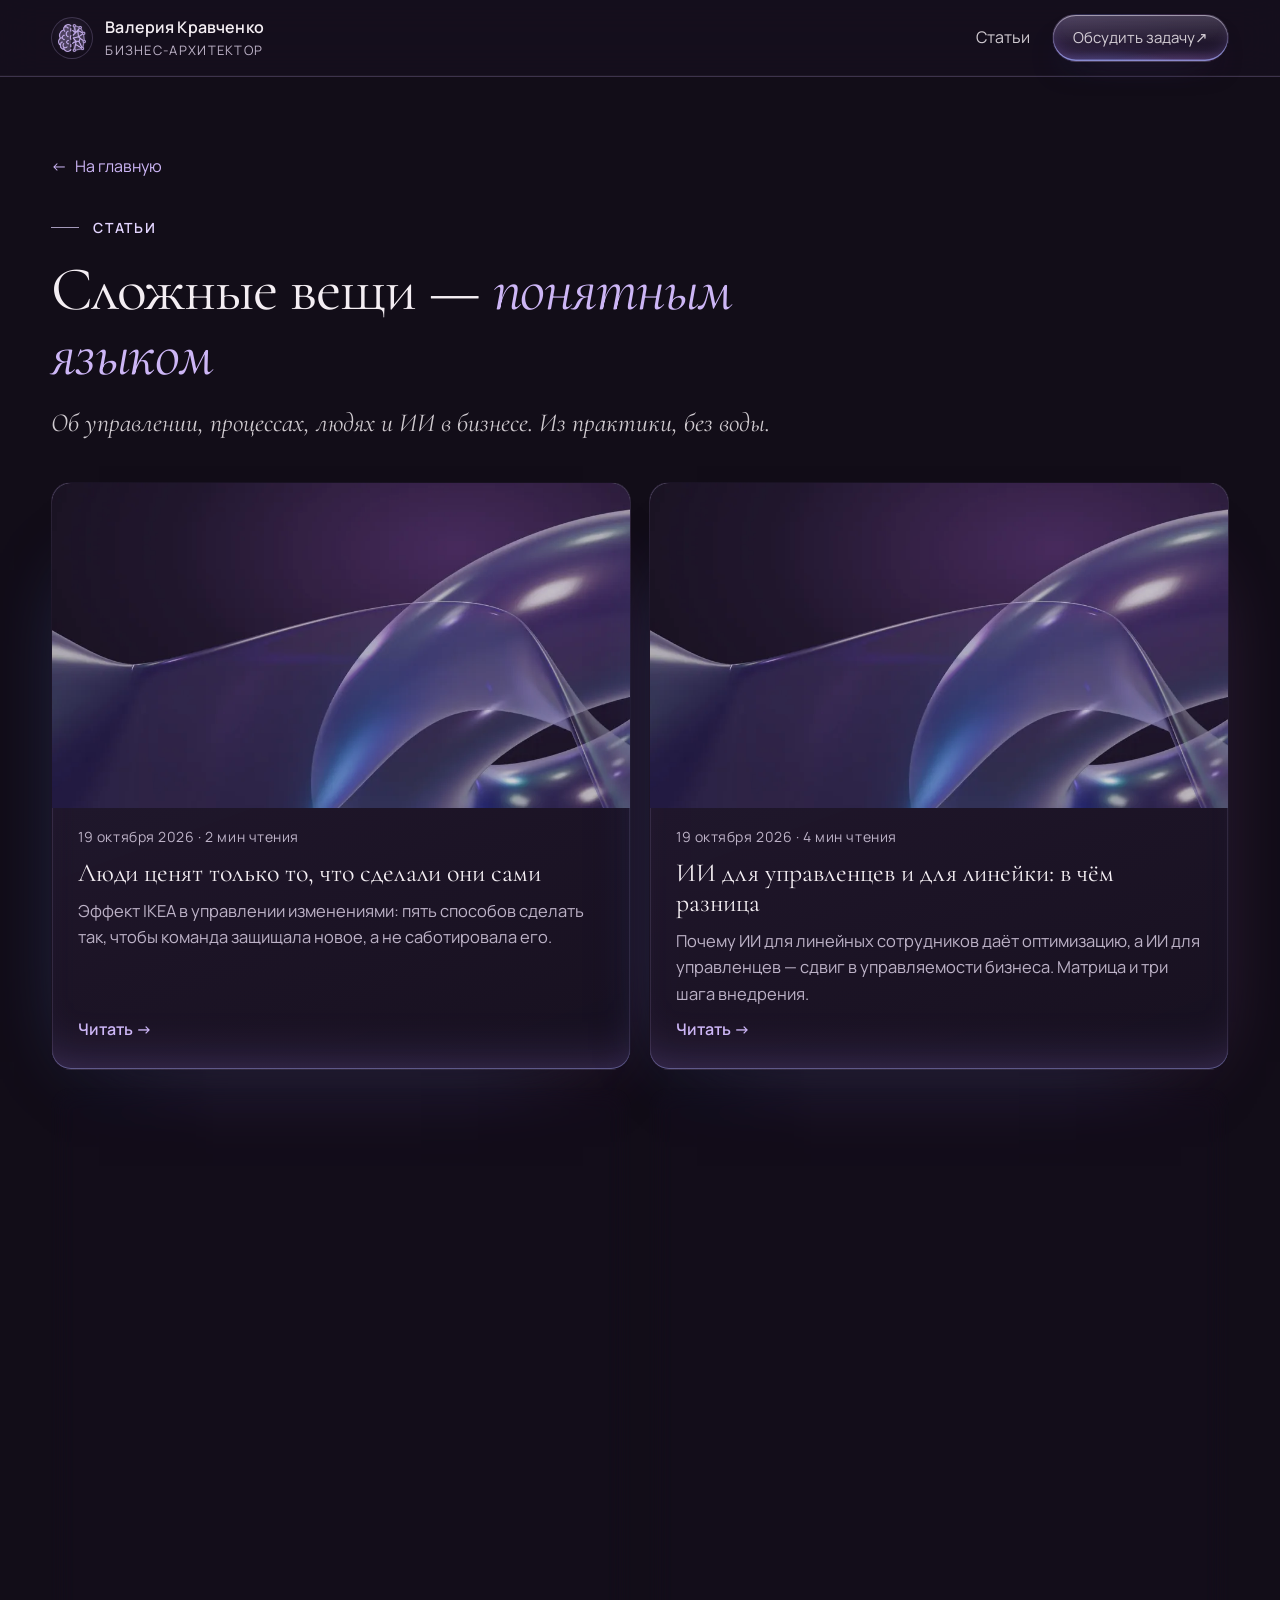
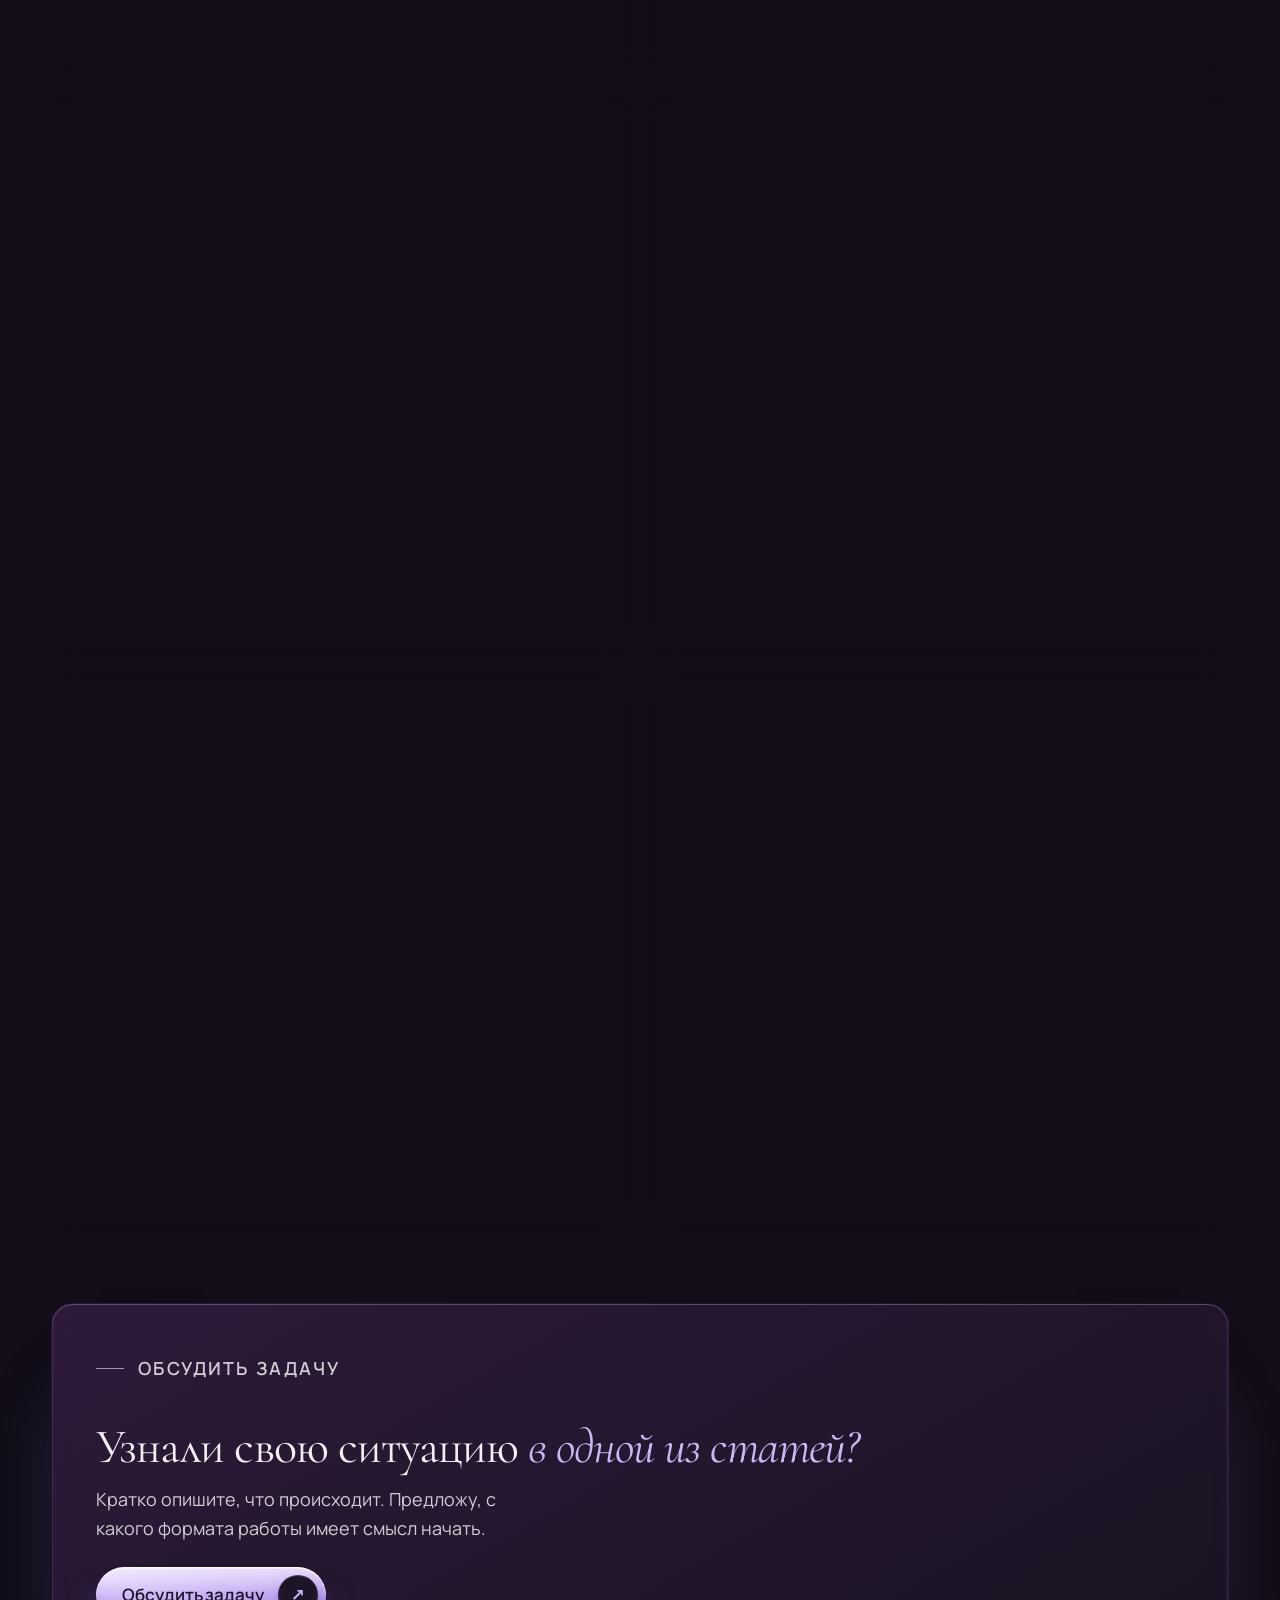
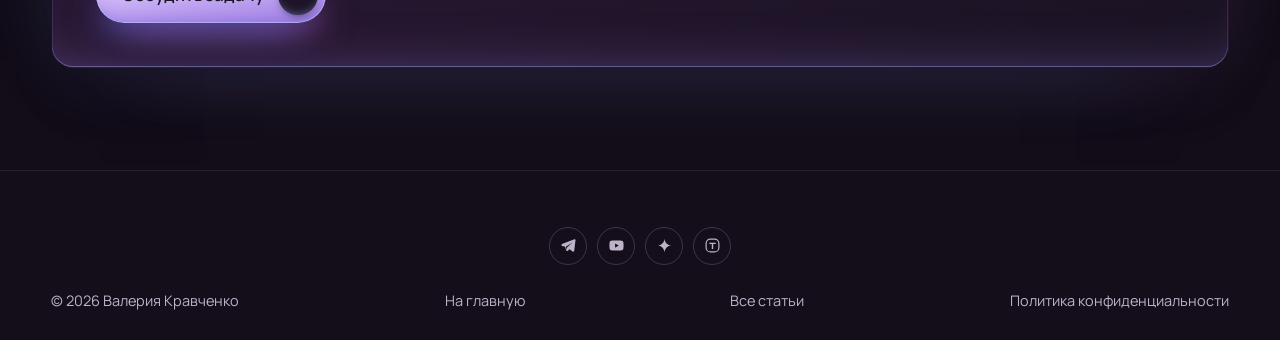
==== commit 3573d34c: "Фоновые 3D-формы вместо старого декора, объёмное стекло кнопок и плиток, крупнее текст; ГлавПос, ×4/" ====
--- a/stati/index.html
+++ b/stati/index.html
@@ -43,7 +43,7 @@
       <h1>Сложные вещи — <em>понятным языком</em></h1>
       <p class="art__lede">Об управлении, процессах, людях и ИИ в бизнесе. Из практики, без воды.</p>
     </header>
-    <div class="reads__grid stati-list"><a class="read" href="/stati/lyudi-tsenyat-sdelannoe-sami/"><span class="read__img read__img--ph"><img src="/assets/img/glass-hero.webp" alt="" loading="lazy" decoding="async"></span><small>19 октября 2026 · 2 мин чтения</small><b>Люди ценят только то, что сделали они сами</b><p>Эффект IKEA в управлении изменениями: пять способов сделать так, чтобы команда защищала новое, а не саботировала его.</p><span>Читать →</span></a><a class="read" href="/stati/ii-dlya-upravlentsev-i-lineyki/"><span class="read__img read__img--ph"><img src="/assets/img/glass-hero.webp" alt="" loading="lazy" decoding="async"></span><small>19 октября 2026 · 4 мин чтения</small><b>ИИ для управленцев и для линейки: в чём разница</b><p>Почему ИИ для линейных сотрудников даёт оптимизацию, а ИИ для управленцев — сдвиг в управляемости бизнеса. Матрица и три шага внедрения.</p><span>Читать →</span></a><a class="read" href="/stati/triz-v-biznese/"><span class="read__img read__img--ph"><img src="/assets/img/glass-hero.webp" alt="" loading="lazy" decoding="async"></span><small>19 октября 2026 · 8 мин чтения</small><b>ТРИЗ в бизнесе: почему менеджмент топчется на месте</b><p>Почему инновации буксуют и как ТРИЗ помогает находить и снимать противоречия в повседневных процессах — с примерами Ростеха, P&amp;G, Samsung и ГАЗа.</p><span>Читать →</span></a><a class="read" href="/stati/otdel-prodazh-v-zavale/"><span class="read__img"><img src="/assets/img/stati/otdel-prodazh-v-zavale-1-720.webp" alt="" loading="lazy" decoding="async"></span><small>31 мая 2026 · 7 мин чтения</small><b>Почему ваш отдел продаж живёт в постоянном завале</b><p>Где теряется клиент между заявкой и оплатой и как живая карта пути клиента делает продажи управляемыми.</p><span>Читать →</span></a><a class="read" href="/stati/direktora-v-lovushke/"><span class="read__img"><img src="/assets/img/stati/direktora-v-lovushke-1-1200.webp" alt="" loading="lazy" decoding="async"></span><small>7 мая 2026 · 7 мин чтения</small><b>Директора в ловушке: почему управленцы буксуют на фоне ИИ</b><p>Почему управленцы буксуют на фоне ИИ-проектов и как выйти из ловушки ручного управления и незаменимых людей.</p><span>Читать →</span></a><a class="read" href="/stati/kpi-ot-kotoryh-hochetsya-spryatatsya/"><span class="read__img read__img--ph"><img src="/assets/img/glass-hero.webp" alt="" loading="lazy" decoding="async"></span><small>4 марта 2026 · 3 мин чтения</small><b>KPI, от которых хочется не работать, а спрятаться</b><p>Семь причин, по которым KPI вызывают саботаж вместо роста, — и как сделать цифры опорой для команды.</p><span>Читать →</span></a><a class="read" href="/stati/sistema-bet-klass/"><span class="read__img"><img src="/assets/img/stati/sistema-bet-klass-1-720.webp" alt="" loading="lazy" decoding="async"></span><small>28 января 2026 · 5 мин чтения</small><b>Система бьёт класс</b><p>Почему в эпоху ИИ «гении» больше не рулят и выигрывают компании с понятными, повторяемыми процессами и встроенным в них ИИ.</p><span>Читать →</span></a><a class="read" href="/stati/hrbp-ii-skalpel-vmesto-topora/"><span class="read__img read__img--ph"><img src="/assets/img/glass-hero.webp" alt="" loading="lazy" decoding="async"></span><small>16 декабря 2025 · 7 мин чтения</small><b>HRBP + ИИ: скальпель вместо топора</b><p>Как сокращать штат умно: диагностика потенциала, синергийная сборка команды и роли, которые берёт на себя ИИ.</p><span>Читать →</span></a></div>
+    <div class="reads__grid stati-list"><a class="read" href="/stati/lyudi-tsenyat-sdelannoe-sami/"><span class="read__img read__img--ph"><img src="/assets/img/stati/card-ph.webp" alt="" loading="lazy" decoding="async"></span><small>19 октября 2026 · 2 мин чтения</small><b>Люди ценят только то, что сделали они сами</b><p>Эффект IKEA в управлении изменениями: пять способов сделать так, чтобы команда защищала новое, а не саботировала его.</p><span>Читать →</span></a><a class="read" href="/stati/ii-dlya-upravlentsev-i-lineyki/"><span class="read__img read__img--ph"><img src="/assets/img/stati/card-ph.webp" alt="" loading="lazy" decoding="async"></span><small>19 октября 2026 · 4 мин чтения</small><b>ИИ для управленцев и для линейки: в чём разница</b><p>Почему ИИ для линейных сотрудников даёт оптимизацию, а ИИ для управленцев — сдвиг в управляемости бизнеса. Матрица и три шага внедрения.</p><span>Читать →</span></a><a class="read" href="/stati/triz-v-biznese/"><span class="read__img read__img--ph"><img src="/assets/img/stati/card-ph.webp" alt="" loading="lazy" decoding="async"></span><small>19 октября 2026 · 8 мин чтения</small><b>ТРИЗ в бизнесе: почему менеджмент топчется на месте</b><p>Почему инновации буксуют и как ТРИЗ помогает находить и снимать противоречия в повседневных процессах — с примерами Ростеха, P&amp;G, Samsung и ГАЗа.</p><span>Читать →</span></a><a class="read" href="/stati/otdel-prodazh-v-zavale/"><span class="read__img"><img src="/assets/img/stati/otdel-prodazh-v-zavale-1-720.webp" alt="" loading="lazy" decoding="async"></span><small>31 мая 2026 · 7 мин чтения</small><b>Почему ваш отдел продаж живёт в постоянном завале</b><p>Где теряется клиент между заявкой и оплатой и как живая карта пути клиента делает продажи управляемыми.</p><span>Читать →</span></a><a class="read" href="/stati/direktora-v-lovushke/"><span class="read__img"><img src="/assets/img/stati/direktora-v-lovushke-1-1200.webp" alt="" loading="lazy" decoding="async"></span><small>7 мая 2026 · 7 мин чтения</small><b>Директора в ловушке: почему управленцы буксуют на фоне ИИ</b><p>Почему управленцы буксуют на фоне ИИ-проектов и как выйти из ловушки ручного управления и незаменимых людей.</p><span>Читать →</span></a><a class="read" href="/stati/kpi-ot-kotoryh-hochetsya-spryatatsya/"><span class="read__img read__img--ph"><img src="/assets/img/stati/card-ph.webp" alt="" loading="lazy" decoding="async"></span><small>4 марта 2026 · 3 мин чтения</small><b>KPI, от которых хочется не работать, а спрятаться</b><p>Семь причин, по которым KPI вызывают саботаж вместо роста, — и как сделать цифры опорой для команды.</p><span>Читать →</span></a><a class="read" href="/stati/sistema-bet-klass/"><span class="read__img"><img src="/assets/img/stati/sistema-bet-klass-1-720.webp" alt="" loading="lazy" decoding="async"></span><small>28 января 2026 · 5 мин чтения</small><b>Система бьёт класс</b><p>Почему в эпоху ИИ «гении» больше не рулят и выигрывают компании с понятными, повторяемыми процессами и встроенным в них ИИ.</p><span>Читать →</span></a><a class="read" href="/stati/hrbp-ii-skalpel-vmesto-topora/"><span class="read__img read__img--ph"><img src="/assets/img/stati/card-ph.webp" alt="" loading="lazy" decoding="async"></span><small>16 декабря 2025 · 7 мин чтения</small><b>HRBP + ИИ: скальпель вместо топора</b><p>Как сокращать штат умно: диагностика потенциала, синергийная сборка команды и роли, которые берёт на себя ИИ.</p><span>Читать →</span></a></div>
     <section class="art-cta art-cta--final" aria-labelledby="cta-t">
       <p class="eyebrow">Обсудить задачу</p>
       <h2 id="cta-t">Узнали свою ситуацию <em>в одной из статей?</em></h2>
--- a/assets/css/style.css
+++ b/assets/css/style.css
@@ -729,3 +729,207 @@
 .thanks__chips{display:flex;flex-wrap:wrap;gap:8px;margin-top:16px}
 .chip--link{display:inline-block;text-decoration:none;font-size:12.5px;padding:7px 13px}
 .chip--link:hover{background:rgba(205,182,246,.14);border-color:var(--lilac);color:var(--ink)}
+
+/* ---------- v6: крупнее текст, контраст, объёмное жидкое стекло, фоновые 3D-формы ---------- */
+:root{
+  --muted:#bdb2c7; --faint:rgba(244,238,243,.64); --ink-soft:rgba(244,238,243,.84); --paper-muted:#5a4f62;
+  /* liquid glass (dark pill) */
+  --lg-body:linear-gradient(180deg,rgba(255,255,255,.13) 0%,rgba(255,255,255,.035) 46%,rgba(255,255,255,0) 62%),linear-gradient(165deg,rgba(60,44,82,.78),rgba(26,19,36,.86));
+  --lg-edge:inset 0 1px 0 rgba(255,255,255,.34),inset 0 0 0 1px rgba(205,182,246,.17),inset 0 -1px 0 rgba(157,176,255,.42),inset 0 -12px 18px -12px rgba(176,132,255,.38);
+  --lg-glow:0 16px 30px -18px rgba(0,0,0,.85),-12px 18px 32px -22px rgba(110,140,255,.55),12px 18px 32px -22px rgba(222,130,232,.45);
+  --lg-glow-hi:0 22px 40px -20px rgba(0,0,0,.85),-14px 24px 40px -22px rgba(110,140,255,.7),14px 24px 40px -22px rgba(222,130,232,.6);
+  /* big glass panels (tiles, cards) */
+  --lg-panel:inset 0 1px 0 rgba(255,255,255,.16),inset 0 0 0 1px rgba(205,182,246,.12),inset 0 -1px 0 rgba(157,176,255,.30),inset 0 -40px 60px -50px rgba(176,132,255,.40),0 40px 70px -48px rgba(0,0,0,.9),-30px 40px 80px -60px rgba(110,140,255,.40),30px 40px 80px -60px rgba(222,130,232,.32);
+}
+body{font-size:18px;line-height:1.6}
+h3{font-size:23px}
+h2{font-size:clamp(40px,5.2vw,72px);line-height:1.04}
+.eyebrow{font-size:14px;letter-spacing:.12em;color:var(--lilac-2)}
+.nav{font-size:16px;gap:28px}
+.header__cta{font-size:15px;padding:11px 20px}
+.brand__text strong{font-size:16px}
+.brand__text small{font-size:12.5px;letter-spacing:.1em;color:var(--muted)}
+.btn{font-size:17px}
+.link-line{font-size:17px}
+.hero__sub{font-size:20px;line-height:1.6;max-width:540px}
+.portrait__tag{font-size:15px}
+.portrait__tag b{font-size:21px}
+.fact__txt{font-size:15.5px;line-height:1.5}
+.head__aside{font-size:17px;max-width:380px;line-height:1.55}
+.pain__n{font-size:18px}
+.pain h3{font-size:24px}
+.pain p{font-size:17px}
+.principle__copy p:last-child{font-size:19px;max-width:460px}
+.chaos figcaption{font-size:14px;letter-spacing:.12em}
+.approach__intro{font-size:18px}
+.pillars strong{font-size:18px}
+.pillars p{font-size:17px}
+.node{font-size:17px}.node small{font-size:12px;letter-spacing:.1em;color:#6d5f77}
+.causes__label{font-size:15px;letter-spacing:.08em}
+.cause{font-size:16.5px}.cause small{font-size:13px;letter-spacing:.1em;color:#6d5f77}
+.cause--sym{font-size:24px}
+.proof__label{font-size:14px;letter-spacing:.12em}
+.proof__label span{color:var(--muted);letter-spacing:.06em}
+.proof__item span{font-size:15.5px;max-width:250px}
+.case__type{font-size:15px}
+.case__logo small{font-size:14px}
+.case__flow dt{font-size:13.5px;letter-spacing:.1em}
+.case__flow dd{font-size:16.5px;line-height:1.6}
+.tile p{font-size:17px}
+.tile__tag{font-size:13px;letter-spacing:.08em;padding:6px 13px}
+.tile__tag--test{color:#f1d9a8;border-color:rgba(231,201,160,.45)}
+.tile__tag--test::before{content:'';display:inline-block;width:7px;height:7px;border-radius:50%;background:#e7c9a0;margin-right:8px;vertical-align:1px;animation:pulse 2.6s infinite}
+.tile__btn{font-size:16px;padding:13px 22px}
+.stats dt{font-size:36px}
+.stats dd{font-size:15px}
+.stats__note{font-size:14px!important;color:var(--muted)!important}
+.rail li{font-size:15.5px;line-height:1.4}
+.rail li::before{font-size:11.5px;width:20px;height:20px;left:-27px}
+.pipe{height:290px}
+.pipe__steps li{font-size:14.5px;max-width:150px;padding:9px 13px}
+.pipe__steps span{font-size:13px}
+.card__top{font-size:13.5px;letter-spacing:.08em}
+.card p{font-size:17px}
+.card__out{font-size:16.5px}
+.card__out span{font-size:13px;letter-spacing:.1em}
+.card__price span{font-size:15px}
+.price{font-size:15px}
+.card__btn{font-size:16px;padding:13px 22px}
+.route__n{font-size:19px}
+.route__steps p{font-size:17px}
+.note-split span{font-size:13.5px;letter-spacing:.1em}
+.note-split p{font-size:17px}
+.about__copy>p:not(.eyebrow):not(.about__sign){font-size:18px}
+.about__facts li{font-size:17px}
+.timeline b{font-size:17.5px}
+.timeline p{font-size:16px}
+.tl__y{font-size:21px}
+.tl__x{font:italic 500 1.25em/1 var(--serif);color:var(--lilac);white-space:nowrap}
+.edu{font-size:17px}
+.edu span{font-size:13px;letter-spacing:.1em}
+.review blockquote{font-size:clamp(21px,1.7vw,24px)}
+.review figcaption{font-size:15px}
+.hlist__body p{font-size:17px}
+.speaker__photo figcaption{font-size:15px}
+.reads__head h3{font-size:clamp(28px,2.8vw,38px)}
+.read small{font-size:14px;letter-spacing:.04em;text-transform:none}
+.read b{font-size:26px}
+.read p{font-size:16.5px}
+.read>span:last-child{font-size:16px}
+.read__img--ph img{width:100%;height:100%;object-fit:cover;opacity:1}
+summary{font-size:20px}
+details p{font-size:17.5px}
+.contact__lead{font-size:20px}
+.tg-card small{font-size:13px;letter-spacing:.06em}
+.tg-card b{font-size:17px}
+.field label{font-size:15.5px;color:var(--ink-soft)}
+.opt{font-size:14px;color:var(--muted)}
+.field input,.field select,.field textarea{font-size:17px;padding:15px 18px}
+.field input::placeholder,.field textarea::placeholder{color:rgba(244,238,243,.5)}
+.field__err{font-size:14.5px}
+.consent{font-size:15px}
+.form__alt{font-size:15.5px}
+.form__status{font-size:16px}
+.chip{font-size:15px;padding:7px 15px}
+.chip--link{font-size:15px;padding:9px 16px}
+.thanks__title{font-size:24px}
+.thanks__note{font-size:15.5px}
+.footer__brand span{font-size:15px}
+.footer__nav,.footer__tg{font-size:16px}
+.footer__bottom{font-size:14.5px;color:var(--muted)}
+.float-cta{font-size:16px}
+@media (max-width:600px){
+  body{font-size:17px}
+  .eyebrow{font-size:13px;letter-spacing:.1em}
+  .hero__sub{font-size:18px}
+  .pain p,.card p,.tile p,.route__steps p,.note-split p,.hlist__body p,.about__facts li,.case__flow dd,.read p,details p{font-size:17px}
+  .about__copy>p:not(.eyebrow):not(.about__sign){font-size:17px}
+  summary{font-size:18px}
+  .node{font-size:14px}.node small{font-size:11px}
+  .portrait__tag{font-size:14px}
+  .btn{font-size:16px}
+  .contact__lead{font-size:18px}
+  .timeline li{grid-template-columns:96px 1fr}
+}
+@media (max-width:360px){.btn{font-size:15px}.node{font-size:13px;padding:7px 10px}}
+
+/* liquid glass volume */
+.btn--primary{position:relative;background:linear-gradient(180deg,rgba(255,255,255,.55) 0%,rgba(255,255,255,.08) 48%,rgba(255,255,255,0) 60%),linear-gradient(170deg,#e4d6ff 0%,#c3a8f3 52%,#a283e4 100%);
+  box-shadow:inset 0 1.5px 0 rgba(255,255,255,.9),inset 0 0 0 1px rgba(255,255,255,.28),inset 0 -2px 0 rgba(130,150,255,.55),inset 0 -12px 18px -10px rgba(120,80,210,.45),0 18px 30px -16px rgba(80,50,140,.8),-14px 20px 34px -18px rgba(110,140,255,.65),14px 20px 34px -18px rgba(232,132,226,.55)}
+.btn--primary:hover{box-shadow:inset 0 1.5px 0 rgba(255,255,255,.95),inset 0 0 0 1px rgba(255,255,255,.32),inset 0 -2px 0 rgba(130,150,255,.6),inset 0 -12px 18px -10px rgba(120,80,210,.5),0 24px 36px -16px rgba(80,50,140,.85),-16px 26px 40px -18px rgba(110,140,255,.8),16px 26px 40px -18px rgba(232,132,226,.7)}
+.btn__dot{box-shadow:inset 0 1px 0 rgba(255,255,255,.18),inset 0 -6px 10px -6px rgba(157,176,255,.5),0 4px 10px -4px rgba(0,0,0,.6)}
+.btn--ghost,.tile__btn,.card__btn,.header__cta,.float-cta{background:var(--lg-body);border-color:transparent;box-shadow:var(--lg-edge),var(--lg-glow);backdrop-filter:blur(14px) saturate(1.3);-webkit-backdrop-filter:blur(14px) saturate(1.3)}
+.btn--ghost:hover,.tile__btn:hover,.card__btn:hover,.header__cta:hover,.float-cta:hover{background:linear-gradient(180deg,rgba(255,255,255,.18) 0%,rgba(255,255,255,.05) 46%,rgba(255,255,255,0) 62%),linear-gradient(165deg,rgba(84,60,114,.85),rgba(36,26,50,.9));color:var(--ink);box-shadow:var(--lg-edge),var(--lg-glow-hi);transform:translateY(-2px)}
+.btn--ghost .btn__dot{background:linear-gradient(180deg,#e9deff,#b99cf0);box-shadow:inset 0 1px 0 #fff,inset 0 -4px 8px -4px rgba(110,80,200,.6),0 4px 10px -4px rgba(0,0,0,.6)}
+.card--feature .card__btn{background:linear-gradient(180deg,rgba(255,255,255,.14) 0%,rgba(255,255,255,0) 55%),linear-gradient(170deg,#2c1f3d,#1a1226);color:var(--lilac-2);box-shadow:inset 0 1px 0 rgba(255,255,255,.22),inset 0 -1px 0 rgba(157,176,255,.5),inset 0 -10px 16px -10px rgba(176,132,255,.5),0 14px 24px -14px rgba(29,20,39,.8)}
+.card--feature .card__btn:hover{background:linear-gradient(180deg,rgba(255,255,255,.18) 0%,rgba(255,255,255,0) 55%),linear-gradient(170deg,#3a2950,#22182f)}
+.chip{background:linear-gradient(180deg,rgba(255,255,255,.10) 0%,rgba(255,255,255,0) 60%),rgba(40,29,55,.7);border-color:transparent;box-shadow:inset 0 1px 0 rgba(255,255,255,.22),inset 0 0 0 1px rgba(205,182,246,.18),inset 0 -1px 0 rgba(157,176,255,.35),0 8px 16px -10px rgba(0,0,0,.7),-6px 10px 16px -12px rgba(110,140,255,.5),6px 10px 16px -12px rgba(222,130,232,.4)}
+.chip:hover,.chip--link:hover{background:linear-gradient(180deg,rgba(255,255,255,.16) 0%,rgba(255,255,255,0) 60%),rgba(70,50,96,.8);color:var(--ink)}
+.chip[aria-pressed="true"]{background:linear-gradient(180deg,rgba(255,255,255,.2) 0%,rgba(255,255,255,0) 60%),rgba(120,92,170,.55);box-shadow:inset 0 1px 0 rgba(255,255,255,.35),inset 0 0 0 1px rgba(205,182,246,.55),inset 0 -1px 0 rgba(157,176,255,.6),0 8px 18px -10px rgba(140,107,192,.8)}
+.field input,.field select,.field textarea{border-color:transparent;background:linear-gradient(180deg,rgba(8,5,12,.62),rgba(32,23,44,.58));box-shadow:inset 0 2px 6px rgba(0,0,0,.5),inset 0 0 0 1px rgba(205,182,246,.2),inset 0 -1px 0 rgba(157,176,255,.32),0 1px 0 rgba(255,255,255,.06)}
+.field select{background-image:linear-gradient(45deg,transparent 50%,var(--lilac) 50%),linear-gradient(135deg,var(--lilac) 50%,transparent 50%),linear-gradient(180deg,rgba(8,5,12,.62),rgba(32,23,44,.58));background-position:calc(100% - 20px) 50%,calc(100% - 15px) 50%,0 0;background-size:5px 5px,5px 5px,100% 100%}
+.field input:focus,.field select:focus,.field textarea:focus{border-color:transparent;box-shadow:inset 0 2px 6px rgba(0,0,0,.5),inset 0 0 0 1.5px var(--lilac),0 0 0 4px rgba(205,182,246,.14),-8px 12px 24px -14px rgba(110,140,255,.6),8px 12px 24px -14px rgba(222,130,232,.5)}
+.field.invalid input,.field.invalid textarea{box-shadow:inset 0 2px 6px rgba(0,0,0,.5),inset 0 0 0 1.5px #f09aa8}
+.tile,.card:not(.card--feature),.tg-card,.form,.read,.proof,.thanks{border-color:transparent;box-shadow:var(--lg-panel)}
+.tile,.card:not(.card--feature),.read{background:linear-gradient(180deg,rgba(255,255,255,.06) 0%,rgba(255,255,255,0) 22%),linear-gradient(160deg,rgba(44,32,60,.74),rgba(24,18,33,.8));backdrop-filter:blur(12px) saturate(1.2);-webkit-backdrop-filter:blur(12px) saturate(1.2)}
+.tile--lead{background:linear-gradient(180deg,rgba(255,255,255,.07) 0%,rgba(255,255,255,0) 22%),linear-gradient(150deg,rgba(66,38,82,.72),rgba(29,22,38,.74))}
+.card--feature{box-shadow:inset 0 1.5px 0 rgba(255,255,255,.8),inset 0 0 0 1px rgba(255,255,255,.3),inset 0 -2px 0 rgba(130,150,255,.5),inset 0 -50px 70px -50px rgba(120,80,210,.45),0 40px 70px -46px rgba(60,30,110,.9),-30px 40px 80px -56px rgba(110,140,255,.55),30px 40px 80px -56px rgba(232,132,226,.45);background:linear-gradient(180deg,rgba(255,255,255,.35) 0%,rgba(255,255,255,0) 30%),linear-gradient(150deg,#ddcbfc 0%,#b597ec 100%)}
+.card:hover,.read:hover{box-shadow:var(--lg-panel),0 0 0 1px rgba(205,182,246,.22)}
+.card--feature:hover{transform:translateY(-6px)}
+.tg-card{background:var(--lg-body);border-radius:22px}
+.tg-card:hover{background:linear-gradient(180deg,rgba(255,255,255,.17) 0%,rgba(255,255,255,.04) 46%,rgba(255,255,255,0) 62%),linear-gradient(165deg,rgba(76,56,104,.82),rgba(30,22,42,.88));box-shadow:var(--lg-edge),var(--lg-glow-hi)}
+.tg-ico,.tg-logo img{box-shadow:inset 0 1px 0 rgba(255,255,255,.4),0 6px 14px -6px rgba(0,0,0,.6)}
+.form{background:linear-gradient(180deg,rgba(255,255,255,.07) 0%,rgba(255,255,255,0) 18%),rgba(30,21,42,.6)}
+.rail li,.pipe__steps li{box-shadow:inset 0 1px 0 rgba(255,255,255,.1),inset 0 -1px 0 rgba(157,176,255,.18)}
+
+/* background 3D shapes */
+.decos{position:absolute;inset:0;overflow:hidden;pointer-events:none;z-index:0}
+.section>.wrap,.contact>.wrap{position:relative;z-index:1}
+.hero .decos{z-index:0}
+.deco{position:absolute;max-width:none;height:auto;opacity:.38;filter:blur(1.5px) saturate(.9);user-select:none}
+.deco--hero{width:min(1150px,85vw);right:-22%;top:-6%;opacity:.42;transform:rotate(-8deg);filter:blur(1px)}
+.deco--ai{width:640px;right:-200px;top:-120px;opacity:.36}
+.deco--ai2{width:1200px;left:-420px;bottom:-200px;opacity:.26;transform:rotate(14deg);filter:blur(3px)}
+.deco--srv{width:760px;left:-330px;top:22%;opacity:.32;transform:rotate(-18deg);filter:blur(2.5px)}
+.deco--steps{width:1100px;right:-380px;top:-160px;opacity:.28;transform:rotate(172deg);filter:blur(3px)}
+.deco--about{width:560px;left:-260px;bottom:8%;opacity:.26;filter:blur(3px)}
+.deco--contact{width:1200px;right:-360px;bottom:-260px;opacity:.36;transform:rotate(-12deg);filter:blur(2px)}
+.deco--contact2{width:520px;left:-240px;top:-150px;opacity:.24;filter:blur(3.5px)}
+@media (max-width:900px){
+  .deco{opacity:.26}
+  .deco--hero{width:130vw;right:-60%;top:-2%;opacity:.3}
+  .deco--ai{width:420px;right:-200px;top:-90px}
+  .deco--ai2,.deco--about,.deco--contact2{display:none}
+  .deco--srv{width:520px;left:-300px}
+  .deco--steps{width:760px;right:-420px}
+  .deco--contact{width:820px;right:-420px;bottom:-200px}
+}
+@media (prefers-reduced-transparency:reduce){.decos{display:none}}
+.tile--lead .tile__flow{padding-top:0}
+.field select{background-repeat:no-repeat}
+.deco--ai{right:-230px;top:auto;bottom:-140px;width:600px}
+.tile--lead{grid-template-columns:1.15fr .85fr}
+.stats>div{padding-right:10px}.stats>div+div{padding-left:12px}
+.stats{grid-template-columns:repeat(3,minmax(0,1fr))}
+/* stronger refraction on the bottom edge of dark pills */
+:root{
+  --lg-body:radial-gradient(70% 70% at 30% 125%,rgba(110,140,255,.32),transparent 70%),radial-gradient(70% 70% at 75% 125%,rgba(222,130,232,.26),transparent 70%),linear-gradient(180deg,rgba(255,255,255,.14) 0%,rgba(255,255,255,.035) 46%,rgba(255,255,255,0) 62%),linear-gradient(165deg,rgba(60,44,82,.8),rgba(26,19,36,.88));
+  --lg-edge:inset 0 1px 0 rgba(255,255,255,.4),inset 0 0 0 1px rgba(205,182,246,.18),inset 0 -1.5px 0 rgba(157,176,255,.6),inset 0 -12px 18px -12px rgba(176,132,255,.45);
+}
+.chip{background:radial-gradient(80% 80% at 50% 130%,rgba(150,130,255,.3),transparent 70%),linear-gradient(180deg,rgba(255,255,255,.10) 0%,rgba(255,255,255,0) 60%),rgba(40,29,55,.7)}
+.tile--wide{grid-template-columns:1fr;gap:26px}
+.tile--wide .tile__body{max-width:820px}
+.pipe__steps li{max-width:140px}
+@media (max-width:1279px){
+  .pipe{height:auto}
+  .pipe__lines{display:none}
+  .pipe__steps{position:relative;display:grid;grid-template-columns:repeat(2,minmax(0,1fr));gap:8px 14px;padding-left:0}
+  .pipe__steps li,.pipe__steps .p3,.pipe__steps .p9{position:relative;display:block;left:auto!important;top:auto!important;transform:none;max-width:none;width:auto;text-align:left;background:rgba(255,255,255,.025);backdrop-filter:none;-webkit-backdrop-filter:none}
+  .pipe__steps span{display:inline;margin-left:6px}
+  .pipe__steps b{display:inline}
+}
+@media (max-width:760px){.pipe__steps{grid-template-columns:1fr;padding-left:26px}}
+.node small{font-size:13px;letter-spacing:.06em}
+.brand__text small{font-size:13px}
+.pipe__steps span{font-size:14px}
+@media (max-width:600px){.node small{font-size:12.5px;letter-spacing:.04em}}
--- a/assets/css/article.css
+++ b/assets/css/article.css
@@ -63,3 +63,20 @@
 .art__table tbody th{font-weight:600;color:var(--ink);width:24%}
 @media (max-width:760px){.art__gallery{flex-wrap:nowrap}.art__gallery img{width:62vw}}
 .art__body a.cite{color:var(--lilac);text-decoration:underline;text-decoration-color:rgba(205,182,246,.35);text-underline-offset:3px;font-size:.92em}.art__body a.cite:hover{text-decoration-color:var(--lilac)}
+/* v6: крупнее и контрастнее */
+.art-nav{font-size:16px}
+.art__back{font-size:16px}
+.art__lede{font-size:clamp(22px,2.2vw,26px);color:var(--ink-soft)}
+.art__meta{font-size:15.5px;color:var(--muted)}
+.art__body{font-size:20px;line-height:1.7;color:rgba(244,238,243,.92)}
+.art__body h3{font-size:21px}
+.art__body blockquote{font-size:23px}
+.art-cta--mid p{font-size:18px;max-width:460px}
+.art-cta--mid{box-shadow:var(--lg-panel);border-color:transparent}
+.art-cta--final{box-shadow:var(--lg-panel);border-color:transparent}
+.art-cta--final p{font-size:18px}
+.art__gallery figcaption{font-size:14.5px}
+.art__table table{font-size:16.5px}
+.art__table thead th{font-size:13px;letter-spacing:.08em}
+@media (max-width:760px){.art__body{font-size:18px}}
+@media (max-width:600px){.art-page .header__cta{font-size:14px}}
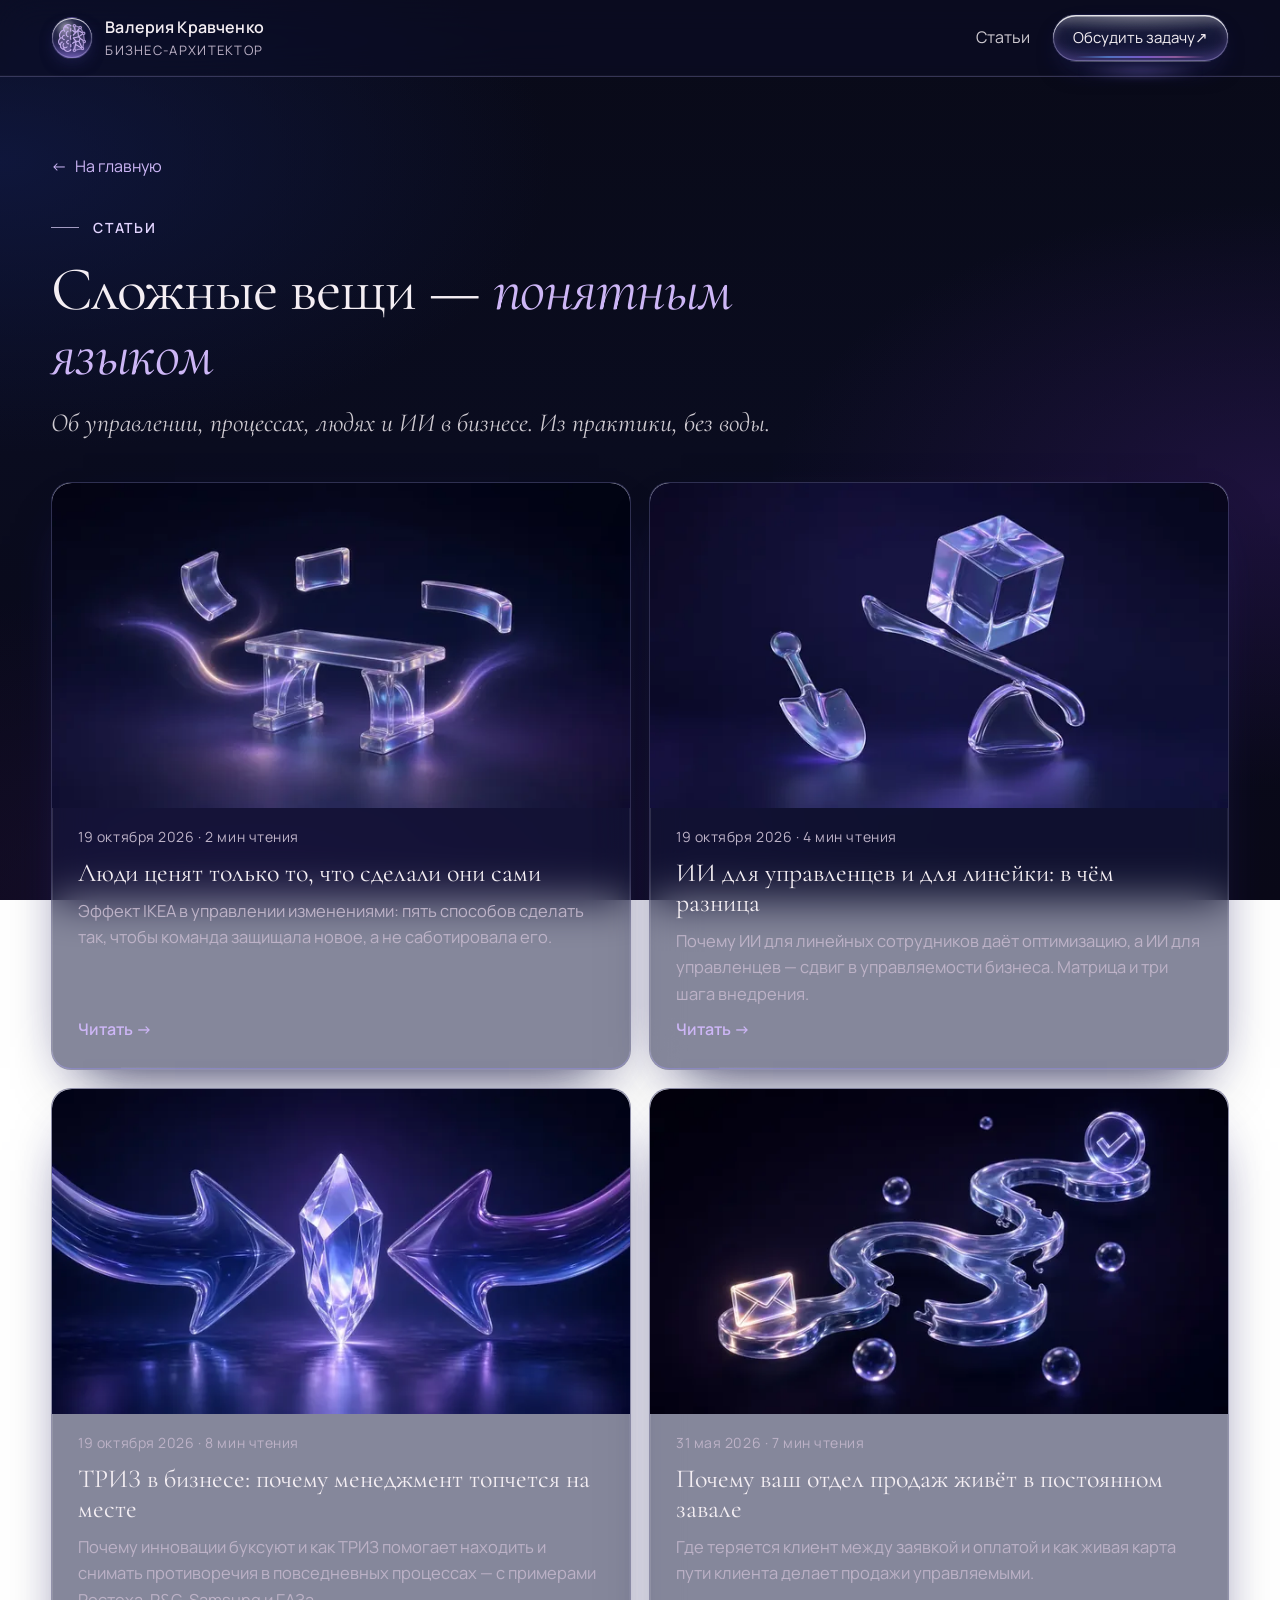
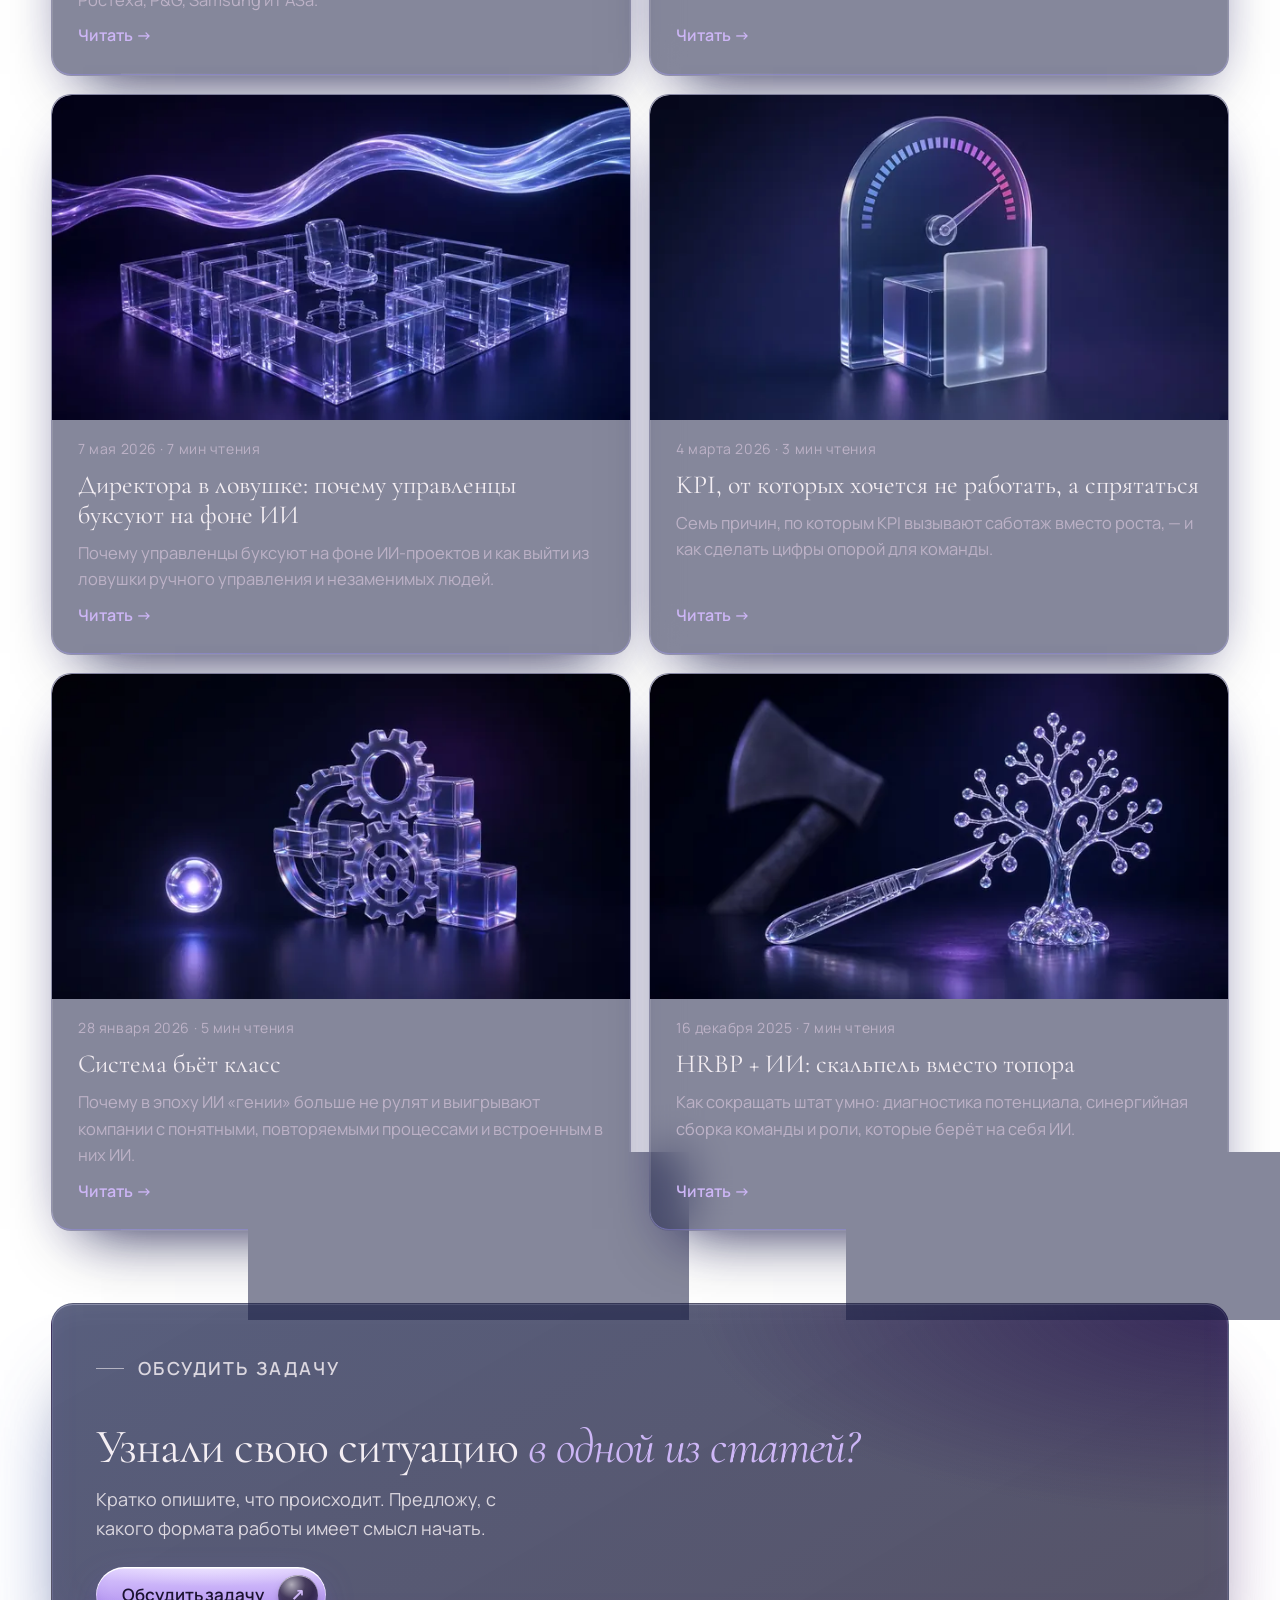
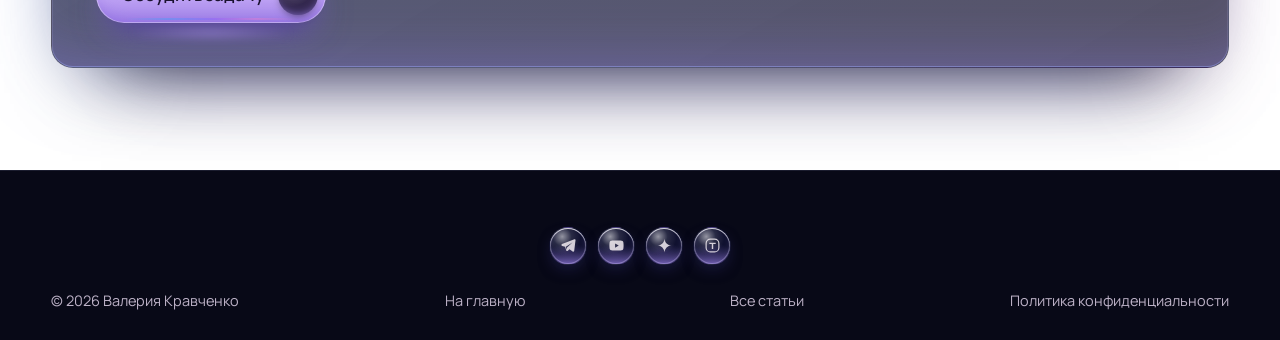
==== commit 969e3459: "Мобильные исправления (подпись портрета, цифры Лидоруба, бургер), «бардак» вместо «хаоса», иллюстрац" ====
--- a/stati/index.html
+++ b/stati/index.html
@@ -43,7 +43,7 @@
       <h1>Сложные вещи — <em>понятным языком</em></h1>
       <p class="art__lede">Об управлении, процессах, людях и ИИ в бизнесе. Из практики, без воды.</p>
     </header>
-    <div class="reads__grid stati-list"><a class="read" href="/stati/lyudi-tsenyat-sdelannoe-sami/"><span class="read__img read__img--ph"><img src="/assets/img/stati/card-ph.webp" alt="" loading="lazy" decoding="async"></span><small>19 октября 2026 · 2 мин чтения</small><b>Люди ценят только то, что сделали они сами</b><p>Эффект IKEA в управлении изменениями: пять способов сделать так, чтобы команда защищала новое, а не саботировала его.</p><span>Читать →</span></a><a class="read" href="/stati/ii-dlya-upravlentsev-i-lineyki/"><span class="read__img read__img--ph"><img src="/assets/img/stati/card-ph.webp" alt="" loading="lazy" decoding="async"></span><small>19 октября 2026 · 4 мин чтения</small><b>ИИ для управленцев и для линейки: в чём разница</b><p>Почему ИИ для линейных сотрудников даёт оптимизацию, а ИИ для управленцев — сдвиг в управляемости бизнеса. Матрица и три шага внедрения.</p><span>Читать →</span></a><a class="read" href="/stati/triz-v-biznese/"><span class="read__img read__img--ph"><img src="/assets/img/stati/card-ph.webp" alt="" loading="lazy" decoding="async"></span><small>19 октября 2026 · 8 мин чтения</small><b>ТРИЗ в бизнесе: почему менеджмент топчется на месте</b><p>Почему инновации буксуют и как ТРИЗ помогает находить и снимать противоречия в повседневных процессах — с примерами Ростеха, P&amp;G, Samsung и ГАЗа.</p><span>Читать →</span></a><a class="read" href="/stati/otdel-prodazh-v-zavale/"><span class="read__img"><img src="/assets/img/stati/otdel-prodazh-v-zavale-1-720.webp" alt="" loading="lazy" decoding="async"></span><small>31 мая 2026 · 7 мин чтения</small><b>Почему ваш отдел продаж живёт в постоянном завале</b><p>Где теряется клиент между заявкой и оплатой и как живая карта пути клиента делает продажи управляемыми.</p><span>Читать →</span></a><a class="read" href="/stati/direktora-v-lovushke/"><span class="read__img"><img src="/assets/img/stati/direktora-v-lovushke-1-1200.webp" alt="" loading="lazy" decoding="async"></span><small>7 мая 2026 · 7 мин чтения</small><b>Директора в ловушке: почему управленцы буксуют на фоне ИИ</b><p>Почему управленцы буксуют на фоне ИИ-проектов и как выйти из ловушки ручного управления и незаменимых людей.</p><span>Читать →</span></a><a class="read" href="/stati/kpi-ot-kotoryh-hochetsya-spryatatsya/"><span class="read__img read__img--ph"><img src="/assets/img/stati/card-ph.webp" alt="" loading="lazy" decoding="async"></span><small>4 марта 2026 · 3 мин чтения</small><b>KPI, от которых хочется не работать, а спрятаться</b><p>Семь причин, по которым KPI вызывают саботаж вместо роста, — и как сделать цифры опорой для команды.</p><span>Читать →</span></a><a class="read" href="/stati/sistema-bet-klass/"><span class="read__img"><img src="/assets/img/stati/sistema-bet-klass-1-720.webp" alt="" loading="lazy" decoding="async"></span><small>28 января 2026 · 5 мин чтения</small><b>Система бьёт класс</b><p>Почему в эпоху ИИ «гении» больше не рулят и выигрывают компании с понятными, повторяемыми процессами и встроенным в них ИИ.</p><span>Читать →</span></a><a class="read" href="/stati/hrbp-ii-skalpel-vmesto-topora/"><span class="read__img read__img--ph"><img src="/assets/img/stati/card-ph.webp" alt="" loading="lazy" decoding="async"></span><small>16 декабря 2025 · 7 мин чтения</small><b>HRBP + ИИ: скальпель вместо топора</b><p>Как сокращать штат умно: диагностика потенциала, синергийная сборка команды и роли, которые берёт на себя ИИ.</p><span>Читать →</span></a></div>
+    <div class="reads__grid stati-list"><a class="read" href="/stati/lyudi-tsenyat-sdelannoe-sami/"><span class="read__img read__img--cover"><img src="/assets/img/ill/cover-lyudi-cenyat-640.webp" srcset="/assets/img/ill/cover-lyudi-cenyat-640.webp 640w, /assets/img/ill/cover-lyudi-cenyat-1024.webp 1024w" sizes="(max-width:760px) 100vw, 400px" width="1024" height="576" alt="" loading="lazy" decoding="async"></span><small>19 октября 2026 · 2 мин чтения</small><b>Люди ценят только то, что сделали они сами</b><p>Эффект IKEA в управлении изменениями: пять способов сделать так, чтобы команда защищала новое, а не саботировала его.</p><span>Читать →</span></a><a class="read" href="/stati/ii-dlya-upravlentsev-i-lineyki/"><span class="read__img read__img--cover"><img src="/assets/img/ill/cover-ii-upravlency-640.webp" srcset="/assets/img/ill/cover-ii-upravlency-640.webp 640w, /assets/img/ill/cover-ii-upravlency-1024.webp 1024w" sizes="(max-width:760px) 100vw, 400px" width="1024" height="576" alt="" loading="lazy" decoding="async"></span><small>19 октября 2026 · 4 мин чтения</small><b>ИИ для управленцев и для линейки: в чём разница</b><p>Почему ИИ для линейных сотрудников даёт оптимизацию, а ИИ для управленцев — сдвиг в управляемости бизнеса. Матрица и три шага внедрения.</p><span>Читать →</span></a><a class="read" href="/stati/triz-v-biznese/"><span class="read__img read__img--cover"><img src="/assets/img/ill/cover-triz-640.webp" srcset="/assets/img/ill/cover-triz-640.webp 640w, /assets/img/ill/cover-triz-1024.webp 1024w" sizes="(max-width:760px) 100vw, 400px" width="1024" height="576" alt="" loading="lazy" decoding="async"></span><small>19 октября 2026 · 8 мин чтения</small><b>ТРИЗ в бизнесе: почему менеджмент топчется на месте</b><p>Почему инновации буксуют и как ТРИЗ помогает находить и снимать противоречия в повседневных процессах — с примерами Ростеха, P&amp;G, Samsung и ГАЗа.</p><span>Читать →</span></a><a class="read" href="/stati/otdel-prodazh-v-zavale/"><span class="read__img read__img--cover"><img src="/assets/img/ill/cover-otdel-prodazh-640.webp" srcset="/assets/img/ill/cover-otdel-prodazh-640.webp 640w, /assets/img/ill/cover-otdel-prodazh-1024.webp 1024w" sizes="(max-width:760px) 100vw, 400px" width="1024" height="576" alt="" loading="lazy" decoding="async"></span><small>31 мая 2026 · 7 мин чтения</small><b>Почему ваш отдел продаж живёт в постоянном завале</b><p>Где теряется клиент между заявкой и оплатой и как живая карта пути клиента делает продажи управляемыми.</p><span>Читать →</span></a><a class="read" href="/stati/direktora-v-lovushke/"><span class="read__img read__img--cover"><img src="/assets/img/ill/cover-direktora-640.webp" srcset="/assets/img/ill/cover-direktora-640.webp 640w, /assets/img/ill/cover-direktora-1024.webp 1024w" sizes="(max-width:760px) 100vw, 400px" width="1024" height="576" alt="" loading="lazy" decoding="async"></span><small>7 мая 2026 · 7 мин чтения</small><b>Директора в ловушке: почему управленцы буксуют на фоне ИИ</b><p>Почему управленцы буксуют на фоне ИИ-проектов и как выйти из ловушки ручного управления и незаменимых людей.</p><span>Читать →</span></a><a class="read" href="/stati/kpi-ot-kotoryh-hochetsya-spryatatsya/"><span class="read__img read__img--cover"><img src="/assets/img/ill/cover-kpi-640.webp" srcset="/assets/img/ill/cover-kpi-640.webp 640w, /assets/img/ill/cover-kpi-1024.webp 1024w" sizes="(max-width:760px) 100vw, 400px" width="1024" height="576" alt="" loading="lazy" decoding="async"></span><small>4 марта 2026 · 3 мин чтения</small><b>KPI, от которых хочется не работать, а спрятаться</b><p>Семь причин, по которым KPI вызывают саботаж вместо роста, — и как сделать цифры опорой для команды.</p><span>Читать →</span></a><a class="read" href="/stati/sistema-bet-klass/"><span class="read__img read__img--cover"><img src="/assets/img/ill/cover-sistema-bet-klass-640.webp" srcset="/assets/img/ill/cover-sistema-bet-klass-640.webp 640w, /assets/img/ill/cover-sistema-bet-klass-1024.webp 1024w" sizes="(max-width:760px) 100vw, 400px" width="1024" height="576" alt="" loading="lazy" decoding="async"></span><small>28 января 2026 · 5 мин чтения</small><b>Система бьёт класс</b><p>Почему в эпоху ИИ «гении» больше не рулят и выигрывают компании с понятными, повторяемыми процессами и встроенным в них ИИ.</p><span>Читать →</span></a><a class="read" href="/stati/hrbp-ii-skalpel-vmesto-topora/"><span class="read__img read__img--cover"><img src="/assets/img/ill/cover-hrbp-skalpel-640.webp" srcset="/assets/img/ill/cover-hrbp-skalpel-640.webp 640w, /assets/img/ill/cover-hrbp-skalpel-1024.webp 1024w" sizes="(max-width:760px) 100vw, 400px" width="1024" height="576" alt="" loading="lazy" decoding="async"></span><small>16 декабря 2025 · 7 мин чтения</small><b>HRBP + ИИ: скальпель вместо топора</b><p>Как сокращать штат умно: диагностика потенциала, синергийная сборка команды и роли, которые берёт на себя ИИ.</p><span>Читать →</span></a></div>
     <section class="art-cta art-cta--final" aria-labelledby="cta-t">
       <p class="eyebrow">Обсудить задачу</p>
       <h2 id="cta-t">Узнали свою ситуацию <em>в одной из статей?</em></h2>
--- a/assets/css/style.css
+++ b/assets/css/style.css
@@ -1,6 +1,8 @@
 /* Валерия Кравченко — personal brand landing
    Palette: deep plum ground, single lilac accent, cool blue used pointwise.
    Motion: CSS rise on load (Fluxora-style), IO reveals + one rAF scroll loop (SELENE-style). */
+@font-face{font-family:'Cormorant Fallback';src:local('Georgia'),local('Times New Roman'),local('Liberation Serif'),local('DejaVu Serif');size-adjust:92%;ascent-override:100%;descent-override:31%;line-gap-override:0%}
+@font-face{font-family:'Manrope Fallback';src:local('Arial'),local('Helvetica'),local('Liberation Sans'),local('DejaVu Sans');size-adjust:101%;ascent-override:106%;descent-override:30%;line-gap-override:0%}
 :root{
   --bg:#120d18; --bg-2:#17111f; --surface:#1d1626; --surface-2:#251b31;
   --ink:#f4eef3; --ink-soft:rgba(244,238,243,.74); --muted:#a99db2; --faint:rgba(244,238,243,.42);
@@ -8,8 +10,8 @@
   --hair:rgba(255,255,255,.09); --hair-2:rgba(205,182,246,.22);
   --paper:#efe9e3; --paper-ink:#24182e; --paper-muted:#6d6274;
   --glass:rgba(32,22,44,.55);
-  --serif:'Cormorant Garamond',Georgia,'Times New Roman',serif;
-  --sans:'Manrope',system-ui,-apple-system,'Segoe UI',Arial,sans-serif;
+  --serif:'Cormorant Garamond','Cormorant Fallback',Georgia,'Times New Roman',serif;
+  --sans:'Manrope','Manrope Fallback',system-ui,-apple-system,'Segoe UI',Arial,sans-serif;
   --ease:cubic-bezier(.16,1,.3,1);
   --max:1240px; --gutter:clamp(20px,4vw,64px);
 }
@@ -933,3 +935,235 @@
 .brand__text small{font-size:13px}
 .pipe__steps span{font-size:14px}
 @media (max-width:600px){.node small{font-size:12.5px;letter-spacing:.04em}}
+.stats dd{hyphens:auto;-webkit-hyphens:auto;overflow-wrap:break-word}
+
+/* ---------- ТОПСЕРВИС: большой проект ---------- */
+.case--lead{grid-template-columns:1fr;padding:40px;border-color:transparent;box-shadow:var(--lg-panel);background:radial-gradient(70% 90% at 90% 0%,rgba(140,107,192,.22),transparent 60%),linear-gradient(150deg,rgba(58,33,72,.6),rgba(24,18,33,.7))}
+.case--lead .case__title{grid-column:1;font-size:clamp(30px,3.2vw,44px);max-width:900px}
+.case--lead .case__flow{grid-column:1;grid-row:auto;border-left:0;border-top:1px solid var(--hair);padding-top:24px}
+.case--lead .case__flow>div:first-child{padding-left:0}
+.case--lead .case__logo--word{font:600 22px/1 var(--sans);letter-spacing:.14em;color:var(--lilac-2);opacity:.85}
+.case__big{display:block;font:400 clamp(40px,4vw,56px)/1 var(--serif);color:var(--ink);margin-bottom:10px;white-space:nowrap}
+.case__big i{font-size:.6em;color:var(--lilac)}
+.case--lead .case__meta{flex-direction:row;flex-wrap:wrap;align-items:center;gap:10px 22px}
+@media (max-width:600px){.case--lead{padding:26px 22px}}
+
+/* ---------- v7: фон фиолетовый ↔ чернильно-синий, плотнее стекло плашек ---------- */
+:root{
+  --bg:#090a18; --bg-2:#0c0f24; --surface:#131532; --surface-2:#1a1b3e;
+  --ink-1:#0b1030; --ink-2:#111a46; --vio-1:#1e1236; --vio-2:#2a1650;
+  --hair:rgba(190,200,255,.10); --hair-2:rgba(196,186,255,.24);
+  --glass:rgba(20,22,52,.55);
+  --lg-body:radial-gradient(70% 70% at 30% 125%,rgba(110,140,255,.34),transparent 70%),radial-gradient(70% 70% at 75% 125%,rgba(190,130,240,.26),transparent 70%),linear-gradient(180deg,rgba(255,255,255,.15) 0%,rgba(255,255,255,.04) 46%,rgba(255,255,255,0) 62%),linear-gradient(165deg,rgba(44,42,92,.8),rgba(18,18,44,.88));
+  --lg-panel:inset 0 1px 0 rgba(255,255,255,.22),inset 0 0 0 1px rgba(196,190,255,.14),inset 0 -1px 0 rgba(140,160,255,.34),inset 0 22px 40px -30px rgba(255,255,255,.10),inset 0 -50px 70px -54px rgba(150,130,255,.45),0 46px 80px -50px rgba(0,0,10,.95),-34px 46px 90px -62px rgba(80,120,255,.50),34px 46px 90px -62px rgba(190,120,240,.40);
+}
+body{background:radial-gradient(60% 45% at 0% 18%,rgba(17,26,70,.75),transparent 72%) fixed,radial-gradient(55% 45% at 100% 55%,rgba(42,22,80,.62),transparent 72%) fixed,radial-gradient(70% 50% at 20% 100%,rgba(30,18,54,.7),transparent 72%) fixed,linear-gradient(180deg,#090a18 0%,#0a0c1f 50%,#0a0918 100%) fixed}
+.hero__bg{background:radial-gradient(70% 70% at 82% 18%,#2a1650 0%,rgba(42,22,80,0) 70%),radial-gradient(70% 80% at 55% 70%,#111a46 0%,rgba(17,26,70,0) 70%),linear-gradient(180deg,#0b1030,#090a18 80%)}
+.hero__bg::after{background:linear-gradient(96deg,rgba(8,9,22,.82) 0%,rgba(8,9,22,.5) 38%,rgba(8,9,22,.05) 65%),linear-gradient(0deg,var(--bg) 0%,rgba(9,10,24,0) 30%)}
+.header.is-scrolled{background:rgba(12,14,36,.62)}
+.principle{background:linear-gradient(180deg,rgba(11,16,48,.55),rgba(30,18,54,.55))}
+.steps{background:linear-gradient(160deg,rgba(17,26,70,.45),rgba(30,18,54,.45))}
+.contact{background:radial-gradient(60% 70% at 0% 0%,rgba(17,26,70,.6),transparent 70%),linear-gradient(180deg,rgba(9,10,24,.4) 0%,rgba(30,18,54,.75) 100%)}
+.contact__glow{background:radial-gradient(circle,rgba(90,110,230,.28),rgba(140,107,192,.18) 35%,transparent 62%)}
+.footer{background:#080917}
+.nav{background:rgba(9,10,24,.97)}@media (min-width:901px){.nav{background:none}}
+.field select option{background:#151838}
+.read__img{background:#111a46}
+/* 3D-формы: половина — в чернильно-синий */
+.deco--hero,.deco--srv,.deco--contact,.deco--about{filter:blur(1.5px) hue-rotate(-55deg) saturate(1.1)}
+.deco--ai,.deco--steps,.deco--ai2,.deco--contact2{filter:blur(2.5px) hue-rotate(-8deg)}
+/* плашки: толще стекло */
+.tile,.card:not(.card--feature),.read,.case,.tg-card,.form,.proof,.thanks{border-color:transparent;box-shadow:var(--lg-panel)}
+.tile,.card:not(.card--feature),.read,.case,.proof{
+  background:linear-gradient(90deg,rgba(255,255,255,0),rgba(255,255,255,.55),rgba(255,255,255,0)) top center/88% 1px no-repeat,
+             linear-gradient(90deg,rgba(110,150,255,0),rgba(110,150,255,.85),rgba(190,130,255,.85),rgba(190,130,255,0)) bottom center/76% 1.5px no-repeat,
+             linear-gradient(180deg,rgba(255,255,255,.075) 0%,rgba(255,255,255,0) 26%),
+             linear-gradient(160deg,rgba(32,34,78,.62),rgba(20,16,44,.68));
+  backdrop-filter:blur(20px) saturate(1.35);-webkit-backdrop-filter:blur(20px) saturate(1.35)}
+.tile--lead,.case--lead{background:linear-gradient(90deg,rgba(255,255,255,0),rgba(255,255,255,.6),rgba(255,255,255,0)) top center/88% 1px no-repeat,linear-gradient(90deg,rgba(110,150,255,0),rgba(110,150,255,.9),rgba(190,130,255,.9),rgba(190,130,255,0)) bottom center/76% 1.5px no-repeat,radial-gradient(70% 90% at 90% 0%,rgba(120,100,230,.22),transparent 60%),linear-gradient(180deg,rgba(255,255,255,.08) 0%,rgba(255,255,255,0) 26%),linear-gradient(150deg,rgba(44,26,84,.62),rgba(17,22,58,.68))}
+.form{background:linear-gradient(90deg,rgba(255,255,255,0),rgba(255,255,255,.5),rgba(255,255,255,0)) top center/88% 1px no-repeat,linear-gradient(90deg,rgba(110,150,255,0),rgba(110,150,255,.8),rgba(190,130,255,.8),rgba(190,130,255,0)) bottom center/76% 1.5px no-repeat,linear-gradient(180deg,rgba(255,255,255,.07) 0%,rgba(255,255,255,0) 18%),rgba(20,20,50,.6);backdrop-filter:blur(20px) saturate(1.3);-webkit-backdrop-filter:blur(20px) saturate(1.3)}
+.case:hover,.card:hover,.read:hover{box-shadow:var(--lg-panel),0 0 0 1px rgba(196,190,255,.22)}
+.read__img{margin:-26px -26px 8px}
+
+/* ---------- v8: раскрывающиеся этапы, закладки на карточках, живая сетка ---------- */
+.visually-hidden{position:absolute!important;width:1px;height:1px;padding:0;margin:-1px;overflow:hidden;clip:rect(0 0 0 0);white-space:nowrap;border:0}
+/* steps: mobile/tablet — обычный список, весь текст виден */
+.xc__head,.xc__deco{display:none}
+
+@media (min-width:1024px){
+  .route .route__line{display:none}
+  .xc{display:flex;gap:14px;height:360px;contain:layout}
+  .xc__item{position:relative;flex:0 0 132px;min-width:0;padding:0!important;opacity:1!important;border-radius:24px;overflow:hidden;
+    background:linear-gradient(90deg,rgba(255,255,255,0),rgba(255,255,255,.5),rgba(255,255,255,0)) top center/86% 1px no-repeat,linear-gradient(90deg,rgba(110,150,255,0),rgba(110,150,255,.8),rgba(190,130,255,.8),rgba(190,130,255,0)) bottom center/70% 1.5px no-repeat,linear-gradient(180deg,rgba(255,255,255,.07),rgba(255,255,255,0) 30%),linear-gradient(160deg,rgba(32,34,78,.62),rgba(20,16,44,.68));
+    box-shadow:var(--lg-panel);backdrop-filter:blur(18px) saturate(1.3);-webkit-backdrop-filter:blur(18px) saturate(1.3);
+    transition:flex-grow .5s ease-in-out,flex-basis .5s ease-in-out,box-shadow .5s ease-in-out}
+  .xc__item.is-open{flex:1 1 0}
+  .xc__head{position:absolute;inset:0;z-index:2;display:flex;flex-direction:column;align-items:center;justify-content:space-between;gap:16px;padding:28px 0 30px;width:100%;color:var(--ink);text-align:center;transition:opacity .3s ease-in-out}
+  .xc__head:focus-visible{outline:2px solid var(--lilac);outline-offset:-4px;border-radius:24px}
+  .xc__num{font:italic 400 44px/1 var(--serif);color:var(--lilac)}
+  .xc__short{writing-mode:vertical-rl;transform:rotate(180deg);font:500 19px/1.2 var(--sans);letter-spacing:.02em;color:var(--ink-soft);max-height:220px;overflow:hidden;text-overflow:ellipsis;white-space:nowrap}
+  .xc__item.is-open .xc__head{opacity:0;pointer-events:none}
+  .xc__body{position:absolute;left:0;top:0;bottom:0;width:min(560px,100%);z-index:1;padding:40px 40px 36px;display:flex;flex-direction:column;justify-content:flex-end;gap:12px;opacity:0;visibility:hidden;transition:opacity .3s ease-in-out,visibility 0s .3s}
+  .xc__item.is-open .xc__body{opacity:1;visibility:visible;transition:opacity .35s ease-in-out .2s,visibility 0s}
+  .xc__body .route__dot{display:none}
+  .xc__body .route__n{font-size:20px;margin-bottom:6px}
+  .xc__body h3{font:400 clamp(30px,2.6vw,40px)/1.1 var(--serif);letter-spacing:-.01em}
+  .xc__body p{font-size:18px;max-width:440px;color:var(--ink-soft)}
+  .xc__deco{display:block;position:absolute;right:-22%;top:-18%;width:78%;max-width:none;height:auto;opacity:0;filter:blur(1.5px) hue-rotate(-30deg);pointer-events:none;transition:opacity .5s ease-in-out}
+  .xc__item.is-open .xc__deco{opacity:.42}
+  .xc__item:nth-child(2) .xc__deco{width:60%;right:-14%;top:-12%;filter:blur(1.5px)}
+  .xc__item:nth-child(3) .xc__deco{width:52%;right:-10%;top:-20%;filter:blur(1.5px) hue-rotate(-45deg)}
+}
+/* bookmark tab on project cards and ИИ tiles */
+.case,.tile{position:relative;overflow:hidden}
+.bm{position:absolute;top:0;right:26px;z-index:3;padding:9px 14px 10px;border-radius:0 0 12px 12px;font:600 13.5px/1 var(--sans);letter-spacing:.04em;color:#140f26;white-space:nowrap;pointer-events:none;
+  background:linear-gradient(180deg,rgba(255,255,255,.55),rgba(255,255,255,0) 60%),linear-gradient(170deg,#e4d6ff,#a9a4f5);box-shadow:inset 0 -1.5px 0 rgba(110,140,255,.7),0 10px 20px -10px rgba(110,140,255,.8);
+  transform:translateY(-110%);transition:transform .45s cubic-bezier(.34,1.45,.64,1)}
+@media (hover:hover) and (pointer:fine){
+  .case.is-in,.tile.is-in{will-change:transform}
+  .case.is-in:hover,.tile.is-in:hover{transform:translateY(-4px) scale(1.01);transition:transform .5s cubic-bezier(.34,1.35,.64,1),box-shadow .5s ease;
+    box-shadow:var(--lg-panel),0 0 0 1px rgba(196,190,255,.28),0 30px 70px -30px rgba(110,140,255,.55),0 30px 70px -36px rgba(190,130,240,.45)}
+  .case:hover .bm,.tile:hover .bm{transform:none}
+}
+/* hero live grid */
+.grid{position:absolute;inset:0;width:100%;height:100%;pointer-events:none;opacity:.16;
+  -webkit-mask-image:linear-gradient(90deg,transparent 0%,transparent 34%,#000 66%),linear-gradient(0deg,transparent 0%,#000 22%);mask-image:linear-gradient(90deg,transparent 0%,transparent 34%,#000 66%);}
+@media (max-width:900px){.grid{opacity:.1;-webkit-mask-image:linear-gradient(180deg,#000 0%,transparent 45%);mask-image:linear-gradient(180deg,#000 0%,transparent 45%)}}
+@media (prefers-reduced-motion:reduce){.xc__item,.xc__body,.xc__head,.xc__deco,.bm,.case,.tile{transition:none!important}.case:hover,.tile:hover{transform:none!important}}
+
+/* ---------- v9: мобильные исправления ---------- */
+/* бургер: заметная стеклянная кнопка */
+.burger{background:linear-gradient(180deg,rgba(255,255,255,.16),rgba(255,255,255,.04) 55%),rgba(40,40,90,.7);border:1px solid rgba(205,190,255,.45);box-shadow:inset 0 1px 0 rgba(255,255,255,.35),inset 0 -1px 0 rgba(140,160,255,.5),0 8px 20px -8px rgba(0,0,0,.7);backdrop-filter:blur(12px);-webkit-backdrop-filter:blur(12px)}
+.burger span{height:2px;background:#fff;border-radius:2px}
+/* подпись на портрете не выходит за край */
+@media (max-width:900px){
+  .portrait__tag{left:50%;right:auto;bottom:18px;transform:translateX(-50%);width:max-content;max-width:calc(100% - 16px);white-space:normal;justify-content:center;text-align:center;line-height:1.3}
+  .hero__portrait{width:min(72%,360px)}
+}
+/* цифры Лидоруба: число над подписью, в одну колонку */
+@media (max-width:760px){
+  .stats{grid-template-columns:1fr!important}
+  .stats>div,.stats>div+div{display:block;padding:14px 0;border-left:0}
+  .stats>div+div{border-top:1px solid var(--hair)}
+  .stats dt{white-space:normal}
+  .stats dd{margin:6px 0 0}
+}
+/* бейджи и теги переносятся, а не вылезают */
+.tile__tag,.case__no,.case__type,.thanks__chips .chip,.chip,.bm{max-width:100%}
+.tile__tag{white-space:normal;line-height:1.3}
+@media (max-width:600px){
+  .case--lead .case__logo--word{font-size:19px}
+  .fact__big{min-width:0}
+  .proof__item b{white-space:normal}
+  .case__big{white-space:normal}
+  .tile__btn,.card__btn{white-space:normal;text-align:left}
+}
+@media (max-width:600px){
+  .btn,.tile__btn,.card__btn,.form__submit{white-space:normal;max-width:100%;min-width:0;text-align:center;line-height:1.25}
+  .tile__tag{display:inline-flex;flex-wrap:wrap;max-width:100%}
+  .tile>*{min-width:0}
+  .header__in{min-width:0}
+  .brand{min-width:0;flex:1 1 auto}
+  .brand__text,.brand__text strong{min-width:0;white-space:normal;line-height:1.15}
+  .burger{flex:0 0 auto}
+}
+@media (max-width:900px){
+  .header{right:0;max-width:100vw;overflow-x:clip}
+  .header__inner{gap:12px}
+  .nav{max-width:100vw;overflow-x:clip}
+  .nav a{white-space:normal;max-width:100%}
+}
+
+/* ---------- v10: иллюстрации ---------- */
+.read__img--cover{background:#0b1030}
+.read__img--cover img{object-position:50% 50%;filter:none}
+.ill{position:relative;margin:0;border-radius:20px;overflow:hidden;background:transparent}
+.ill img{display:block;width:100%;height:100%;object-fit:cover;-webkit-mask-image:radial-gradient(120% 110% at 50% 50%,#000 52%,transparent 92%);mask-image:radial-gradient(120% 110% at 50% 50%,#000 52%,transparent 92%)}
+/* Принцип: иллюстрация вместо SVG-схемы */
+.chaos--ill .ill{aspect-ratio:16/9}
+.chaos--ill .ill img{-webkit-mask-image:radial-gradient(75% 80% at 50% 50%,#000 45%,transparent 100%);mask-image:radial-gradient(75% 80% at 50% 50%,#000 45%,transparent 100%)}
+.chaos--ill figcaption{grid-template-columns:1fr auto 1fr;align-items:center;margin-top:4px}
+.chaos--ill figcaption span:last-child{padding-left:0;text-align:right}
+.chaos--ill figcaption i{font-style:normal;color:var(--lilac);letter-spacing:0}
+/* Карта причин: «где теряются деньги» */
+.causes__ill{float:none;margin:-8px 0 26px;aspect-ratio:21/8;border-radius:16px;background:#0b1030;box-shadow:0 22px 44px -28px rgba(20,18,50,.55)}
+.causes__ill img{object-position:50% 55%;-webkit-mask-image:none;mask-image:none}
+.causes__ill::after{content:'';position:absolute;inset:0;border-radius:inherit;box-shadow:inset 0 0 40px 10px rgba(11,16,48,.85),inset 0 1px 0 rgba(255,255,255,.15);pointer-events:none}
+.causes__ill figcaption{position:absolute;left:20px;bottom:14px;z-index:1;color:#e9e3ff;font-size:15px;font-weight:600;letter-spacing:.02em;text-shadow:0 1px 8px rgba(0,0,0,.7)}
+/* плитки ИИ-решений и карточка обучения */
+.tile__ill{grid-column:1/-1;aspect-ratio:16/7;margin:-6px -6px 4px;order:-1}
+.tile--diag .tile__ill{aspect-ratio:16/9}
+.card__ill{aspect-ratio:16/7;margin:-4px -4px 18px}
+@media (max-width:760px){
+  .tile__ill,.card__ill{aspect-ratio:16/9;margin:-4px 0 12px}
+  .causes__ill{aspect-ratio:16/9;margin:-4px 0 20px}
+  .causes__ill figcaption{font-size:14px;left:14px;bottom:10px}
+}
+/* Лидоруб на мобильных — строго одна колонка (поздний десктопный шаблон перебивал) */
+@media (max-width:860px){.tile--lead{grid-template-columns:1fr!important}}
+@media (max-width:600px){.principle h2,.section h2{overflow-wrap:break-word;hyphens:auto}}
+@media (max-width:600px){.edu span{white-space:normal}.bridge{overflow-wrap:break-word}.tg-card{grid-template-columns:auto minmax(0,1fr) auto}.pipe__steps li{min-width:0;overflow-wrap:break-word}}
+
+/* ---------- v11: стекло как на иллюстрациях (refs/ui-glass-ref.jpg) ---------- */
+:root{
+  --gl-rim:inset 0 1.5px 0 rgba(255,255,255,.78),inset 0 0 0 1px rgba(225,215,255,.30);
+  --gl-band:radial-gradient(120% 75% at 50% -8%,rgba(255,255,255,.30) 0%,rgba(255,255,255,.10) 42%,rgba(255,255,255,0) 62%);
+  --gl-iris:linear-gradient(90deg,rgba(90,170,255,0) 6%,rgba(90,170,255,.60) 28%,rgba(160,115,255,.65) 52%,rgba(250,140,210,.50) 74%,rgba(250,140,210,0) 94%);
+  --gl-inner:inset 0 -10px 18px -10px rgba(170,140,255,.50),inset 0 12px 16px -12px rgba(255,255,255,.30);
+  --gl-under:0 14px 28px -14px rgba(5,8,30,.85),0 10px 30px -14px rgba(120,110,255,.45);
+}
+/* прозрачные стеклянные кнопки */
+.btn--ghost,.tile__btn,.card__btn,.header__cta,.float-cta,.chip,.chip--link{
+  background:var(--gl-band),var(--gl-iris) bottom 3px center/84% 2px no-repeat,linear-gradient(180deg,rgba(255,255,255,.07),rgba(255,255,255,.02) 60%,rgba(140,130,255,.06)),rgba(26,28,70,.42);
+  border-color:transparent;color:var(--ink);
+  box-shadow:var(--gl-rim),var(--gl-inner),var(--gl-under);
+  backdrop-filter:blur(16px) saturate(1.4);-webkit-backdrop-filter:blur(16px) saturate(1.4)}
+.btn--ghost:hover,.tile__btn:hover,.card__btn:hover,.header__cta:hover,.float-cta:hover,.chip:hover,.chip--link:hover{
+  background:var(--gl-band),var(--gl-iris) bottom 3px center/88% 2px no-repeat,linear-gradient(180deg,rgba(255,255,255,.12),rgba(255,255,255,.04) 60%,rgba(150,130,255,.12)),rgba(44,40,96,.55);
+  color:var(--ink);box-shadow:var(--gl-rim),inset 0 -12px 20px -10px rgba(180,150,255,.6),inset 0 12px 16px -12px rgba(255,255,255,.36),0 18px 32px -14px rgba(5,8,30,.85),0 14px 36px -12px rgba(130,115,255,.6)}
+.chip[aria-pressed="true"]{background:var(--gl-band),var(--gl-iris) bottom 2px center/84% 2px no-repeat,rgba(130,100,200,.5);box-shadow:var(--gl-rim),inset 0 0 0 1px rgba(215,195,255,.6),var(--gl-under)}
+/* основная кнопка — наполненное сиреневое стекло */
+.btn--primary{
+  background:radial-gradient(120% 80% at 50% -12%,rgba(255,255,255,.62) 0%,rgba(255,255,255,.18) 40%,rgba(255,255,255,0) 58%),var(--gl-iris) bottom 3px center/84% 2px no-repeat,linear-gradient(180deg,#dccbff 0%,#bea2f4 55%,#a688ea 100%);
+  color:#1b1230;
+  box-shadow:inset 0 1.5px 0 #fff,inset 0 0 0 1px rgba(255,255,255,.35),inset 0 -12px 18px -10px rgba(110,70,210,.45),0 16px 30px -14px rgba(60,40,140,.85),0 12px 36px -12px rgba(170,140,255,.6)}
+.btn--primary:hover{box-shadow:inset 0 1.5px 0 #fff,inset 0 0 0 1px rgba(255,255,255,.4),inset 0 -12px 18px -10px rgba(110,70,210,.5),0 20px 34px -14px rgba(60,40,140,.9),0 16px 44px -12px rgba(170,140,255,.75)}
+/* зеркальный отсвет под кнопками */
+.btn,.tile__btn,.card__btn,.header__cta{position:relative;isolation:isolate}
+.btn::after,.tile__btn::after,.card__btn::after,.header__cta::after,.float-cta::after{content:'';position:absolute;left:14%;right:14%;top:calc(100% + 4px);height:12px;border-radius:50%;background:radial-gradient(50% 50% at 50% 50%,rgba(160,140,255,.42),rgba(160,140,255,0) 100%);filter:blur(5px);pointer-events:none;z-index:-1;transition:opacity .4s}
+.btn--primary::after{background:radial-gradient(50% 50% at 50% 50%,rgba(190,160,255,.55),rgba(190,160,255,0) 100%)}
+/* карточки — матовые полупрозрачные плиты */
+.tile,.card:not(.card--feature),.read,.tg-card,.form,.case,.proof,.thanks,.xc__item{
+  border-color:rgba(215,205,255,.16)!important;
+  box-shadow:inset 0 1px 0 rgba(255,255,255,.55),inset 1px 0 0 rgba(255,255,255,.12),inset -1px 0 0 rgba(255,255,255,.07),inset 0 -1px 0 rgba(150,140,255,.38),inset 0 40px 60px -48px rgba(255,255,255,.16),0 30px 60px -32px rgba(4,6,26,.85),0 20px 56px -34px rgba(110,100,255,.5)}
+.tile,.card:not(.card--feature),.read,.case,.proof{
+  background-image:linear-gradient(180deg,rgba(255,255,255,.09) 0%,rgba(255,255,255,.025) 34%,rgba(255,255,255,0) 70%,rgba(140,130,255,.05) 100%),linear-gradient(115deg,rgba(255,255,255,.05) 0%,rgba(255,255,255,0) 30%);
+  background-color:rgba(22,26,64,.52);backdrop-filter:blur(22px) saturate(1.4);-webkit-backdrop-filter:blur(22px) saturate(1.4)}
+.tile--lead{background-image:linear-gradient(180deg,rgba(255,255,255,.10) 0%,rgba(255,255,255,.03) 34%,rgba(255,255,255,0) 70%,rgba(150,130,255,.07) 100%),linear-gradient(150deg,rgba(60,40,110,.55),rgba(24,26,66,.55))}
+/* круглые иконки — стеклянные сферы */
+.social a,.burger,.brand__mark{
+  background:radial-gradient(circle at 34% 24%,rgba(255,255,255,.55) 0%,rgba(255,255,255,.10) 26%,rgba(255,255,255,0) 50%),radial-gradient(circle at 50% 115%,rgba(170,140,255,.55),rgba(170,140,255,0) 60%),rgba(30,32,80,.45);
+  border-color:transparent;box-shadow:inset 0 1px 0 rgba(255,255,255,.7),inset 0 0 0 1px rgba(225,215,255,.3),inset 0 -6px 10px -6px rgba(170,140,255,.6),0 8px 18px -8px rgba(5,8,30,.85),0 6px 18px -8px rgba(130,115,255,.5)}
+.social a{color:var(--ink-soft)}
+.social a:hover{color:#fff;box-shadow:inset 0 1px 0 rgba(255,255,255,.85),inset 0 0 0 1px rgba(225,215,255,.45),inset 0 -6px 10px -6px rgba(190,160,255,.75),0 10px 22px -8px rgba(5,8,30,.85),0 8px 24px -8px rgba(150,130,255,.7)}
+.float-cta__ico{background:radial-gradient(circle at 34% 24%,rgba(255,255,255,.6) 0%,rgba(255,255,255,.12) 28%,rgba(255,255,255,0) 52%),linear-gradient(160deg,#4cb8ea,#1e8fc4);box-shadow:inset 0 1px 0 rgba(255,255,255,.8),inset 0 -6px 10px -6px rgba(10,40,90,.6),0 6px 14px -6px rgba(10,60,120,.7)}
+.btn__dot{background:radial-gradient(circle at 34% 24%,rgba(255,255,255,.6),rgba(255,255,255,.08) 34%,rgba(255,255,255,0) 55%),rgba(29,20,50,.85);box-shadow:inset 0 1px 0 rgba(255,255,255,.6),inset 0 -5px 8px -5px rgba(170,140,255,.7),0 4px 10px -4px rgba(0,0,0,.6)}
+.btn--ghost .btn__dot{background:radial-gradient(circle at 34% 24%,#fff,rgba(255,255,255,.3) 30%,rgba(255,255,255,0) 55%),linear-gradient(180deg,#e2d4ff,#ad90ee);color:#1b1230}
+@media (prefers-reduced-transparency:reduce){.tile,.card,.read,.case,.proof,.btn--ghost,.tile__btn,.card__btn,.chip{backdrop-filter:none;-webkit-backdrop-filter:none}}
+.field input,.field select,.field textarea{box-shadow:inset 0 1px 0 rgba(255,255,255,.4),inset 0 0 0 1px rgba(225,215,255,.2),inset 0 8px 14px -10px rgba(0,0,0,.6),inset 0 -1px 0 rgba(150,140,255,.4),0 12px 26px -16px rgba(110,100,255,.4)}
+.bridge>em{min-width:0;overflow-wrap:break-word}
+/* мягкое растворение краёв иллюстраций со всех сторон */
+.ill img{-webkit-mask-image:linear-gradient(90deg,transparent 0,#000 14%,#000 86%,transparent 100%),linear-gradient(180deg,transparent 0,#000 16%,#000 84%,transparent 100%);-webkit-mask-composite:source-in;mask-image:linear-gradient(90deg,transparent 0,#000 14%,#000 86%,transparent 100%),linear-gradient(180deg,transparent 0,#000 16%,#000 84%,transparent 100%);mask-composite:intersect}
+.tile--lead .tile__ill{aspect-ratio:16/5.4}
+.tile--wide .tile__ill{aspect-ratio:16/4.6}
+.card__ill{aspect-ratio:16/6}
+.causes__ill img{-webkit-mask-image:none;mask-image:none}
+@media (max-width:760px){.tile--lead .tile__ill,.tile--wide .tile__ill{aspect-ratio:16/8}}
+.chaos--ill .ill img{-webkit-mask-image:linear-gradient(90deg,transparent 0,#000 16%,#000 84%,transparent 100%),linear-gradient(180deg,transparent 0,#000 18%,#000 82%,transparent 100%);-webkit-mask-composite:source-in;mask-image:linear-gradient(90deg,transparent 0,#000 16%,#000 84%,transparent 100%),linear-gradient(180deg,transparent 0,#000 18%,#000 82%,transparent 100%);mask-composite:intersect}
+.ill:not(.chaos__ill){min-height:0}.tile__ill img,.card__ill img,.causes__ill img,.chaos--ill .ill img{position:absolute;inset:0}.chaos--ill .ill{position:relative}
+.tile__ill{aspect-ratio:auto!important;height:clamp(170px,17vw,250px)}
+.tile--diag .tile__ill{height:clamp(160px,14vw,200px)}
+.card__ill{aspect-ratio:auto!important;height:clamp(150px,13vw,190px)}
+@media (max-width:760px){.tile__ill,.tile--diag .tile__ill,.card__ill{height:auto;aspect-ratio:16/8!important}}
+.tile--lead,.tile--wide{align-content:start}
+.tile--lead{grid-template-rows:auto 1fr}
--- a/assets/css/article.css
+++ b/assets/css/article.css
@@ -80,3 +80,10 @@
 .art__table thead th{font-size:13px;letter-spacing:.08em}
 @media (max-width:760px){.art__body{font-size:18px}}
 @media (max-width:600px){.art-page .header__cta{font-size:14px}}
+.art-cta--final{background:radial-gradient(70% 90% at 100% 0%,rgba(42,22,80,.7),transparent 65%),linear-gradient(150deg,rgba(17,26,70,.7),rgba(20,16,44,.72))}
+.art-cta--mid{background:linear-gradient(120deg,rgba(110,140,255,.08),rgba(190,130,255,.06))}
+
+/* обложка статьи */
+.art__cover{margin:6px 0 clamp(28px,4vw,44px);border-radius:24px;overflow:hidden;aspect-ratio:16/9;background:#0b1030;position:relative;box-shadow:0 30px 60px -34px rgba(4,6,20,.9),0 0 0 1px rgba(205,190,255,.14)}
+.art__cover img{display:block;width:100%;height:100%;object-fit:cover;-webkit-mask-image:radial-gradient(130% 120% at 50% 45%,#000 58%,transparent 100%);mask-image:radial-gradient(130% 120% at 50% 45%,#000 58%,transparent 100%)}
+.art__cover::after{content:'';position:absolute;inset:0;border-radius:inherit;box-shadow:inset 0 1px 0 rgba(255,255,255,.18),inset 0 -1px 0 rgba(140,160,255,.25);pointer-events:none}
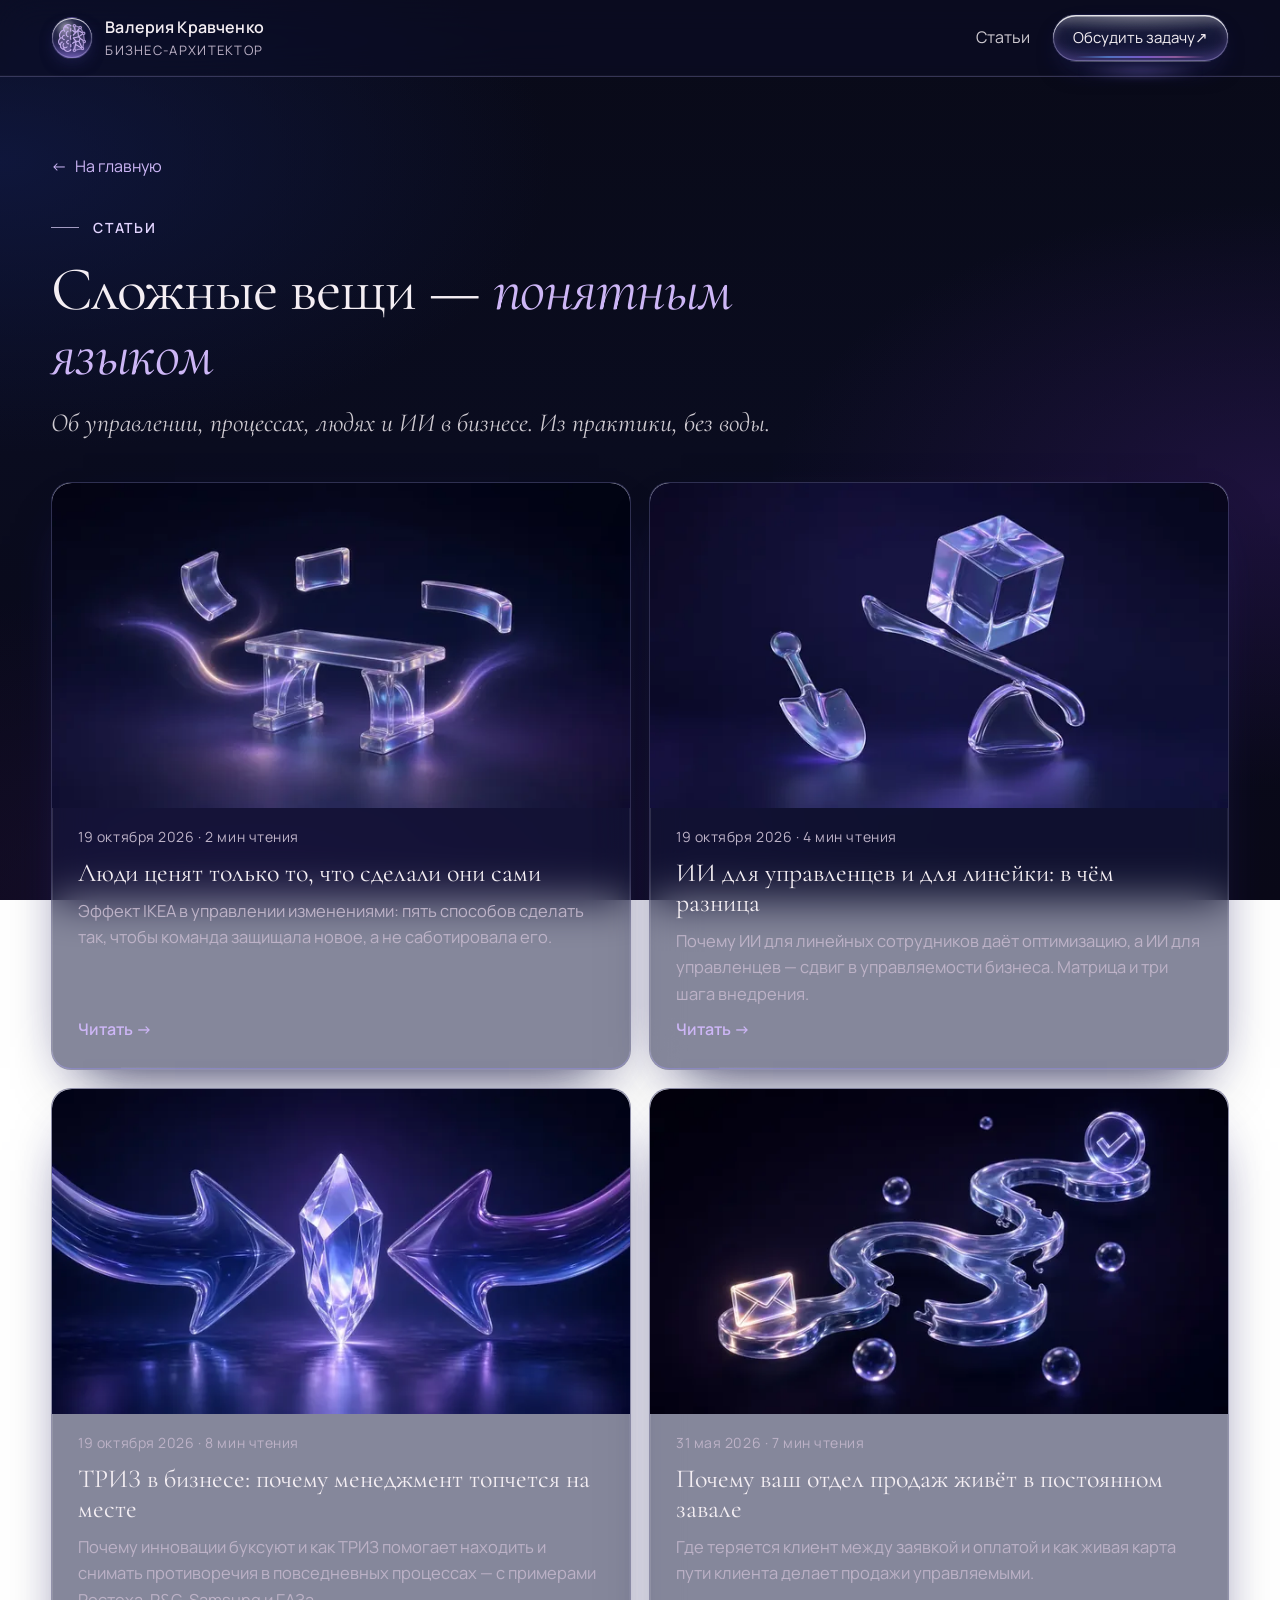
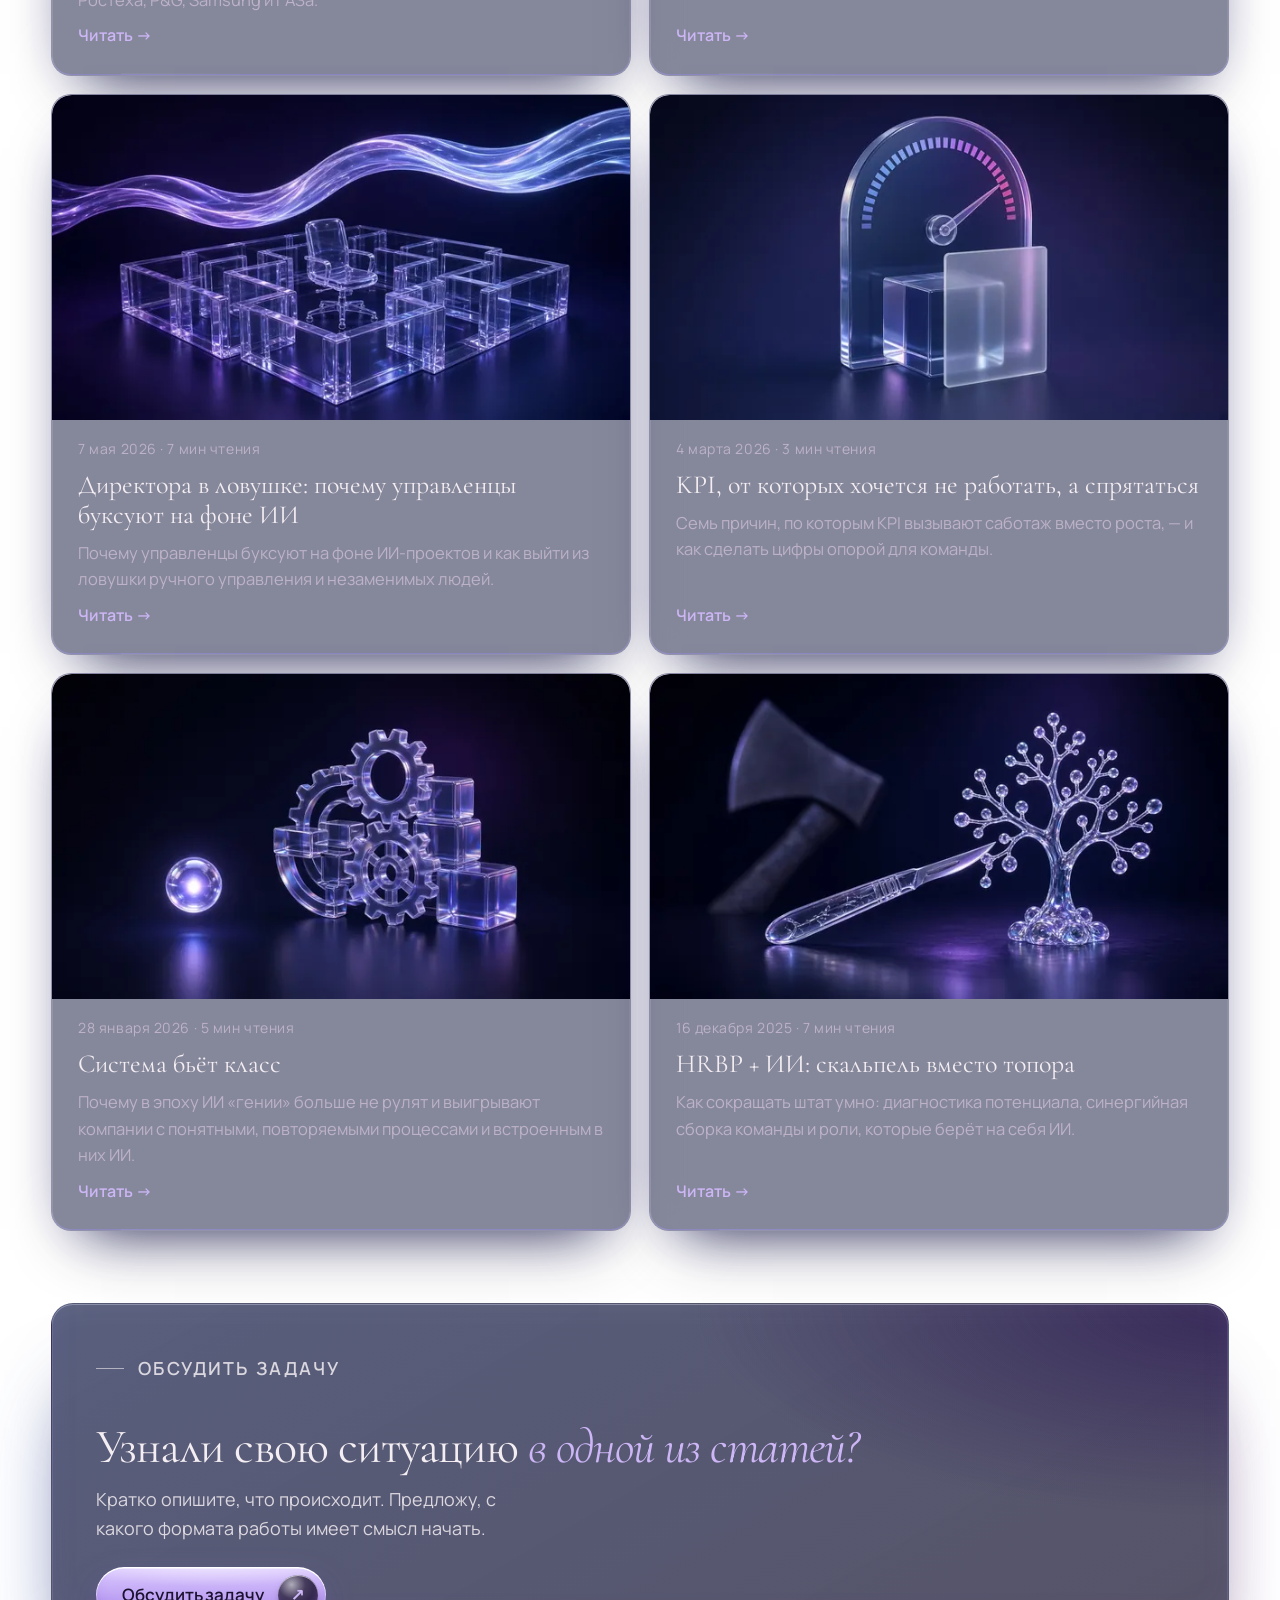
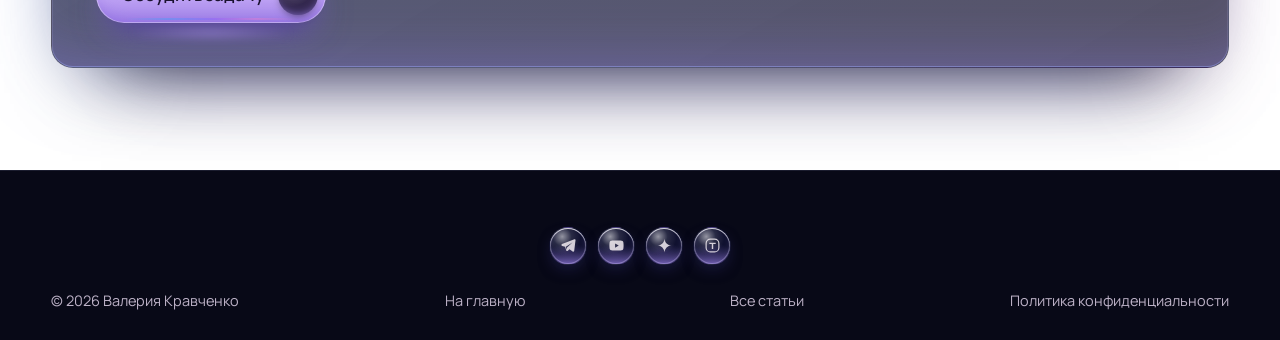
==== commit 8804a6f9: "Воронка: новый порядок блоков, сжатая мобильная версия (карусели, «Подробнее», липкая кнопка); шаги " ====
--- a/stati/index.html
+++ b/stati/index.html
@@ -21,8 +21,8 @@
 <link rel="preconnect" href="https://fonts.googleapis.com">
 <link rel="preconnect" href="https://fonts.gstatic.com" crossorigin>
 <link href="https://fonts.googleapis.com/css2?family=Cormorant+Garamond:ital,wght@0,400;0,500;1,400;1,500&family=Manrope:wght@300;400;500;600&display=swap" rel="stylesheet">
-<link rel="stylesheet" href="/assets/css/style.css">
-<link rel="stylesheet" href="/assets/css/article.css">
+<link rel="stylesheet" href="/assets/css/style.css?v=20261019b">
+<link rel="stylesheet" href="/assets/css/article.css?v=20261019b">
 </head>
 <body class="art-page">
 <a class="skip" href="#main">К содержимому</a>
--- a/assets/css/style.css
+++ b/assets/css/style.css
@@ -1167,3 +1167,130 @@
 @media (max-width:760px){.tile__ill,.tile--diag .tile__ill,.card__ill{height:auto;aspect-ratio:16/8!important}}
 .tile--lead,.tile--wide{align-content:start}
 .tile--lead{grid-template-rows:auto 1fr}
+
+/* ---------- v12: воронка + сжатая мобильная версия ---------- */
+.mid-cta{display:flex;align-items:center;gap:22px;flex-wrap:wrap;margin-top:clamp(40px,5vw,64px)}
+.mid-cta p{color:var(--ink-soft);font-size:18px;margin:0;max-width:520px}
+.m-cta,.m-more,.mc__nav{display:none}
+@media (max-width:768px){
+  /* ритм: меньше воздуха, тот же крупный текст */
+  .section{padding:52px 0}
+  .principle{padding:44px 0}
+  .contact{padding:56px 0}
+  .head{margin-bottom:22px;gap:12px}
+  .head__aside{font-size:17px;line-height:1.55;display:-webkit-box;-webkit-line-clamp:3;-webkit-box-orient:vertical;overflow:hidden}
+  .hero{min-height:auto;padding-bottom:28px}
+  .decos,.contact__glow{display:none}
+  .system{display:none}
+  .pillars{margin-top:18px}
+  .about__live{display:none}
+  .about__media{padding:0;max-width:240px;margin-inline:auto}
+  .about__grid{gap:24px}
+  .speaker__photo,.reads__grid{display:none}
+  .reads{margin-top:20px}
+  .reads__head{display:flex;justify-content:space-between;align-items:baseline;gap:16px;padding:18px 20px;border-radius:18px;border:1px solid var(--hair);background:rgba(22,26,64,.52)}
+  .reads__head h3{margin:0;font-size:22px}
+  .speaker__cta{margin-top:18px}
+  .card__ill,.causes__ill{display:none}
+  .tile__ill{aspect-ratio:16/7!important;margin:-4px 0 10px}
+  .chaos--ill .ill{aspect-ratio:16/8}
+  .mid-cta{margin-top:28px;gap:12px}
+  .mid-cta p{font-size:17px}
+  .float-cta{display:none!important}
+  .note-split{margin-top:20px}
+
+  /* «Подробнее» */
+  .m-collapsed{display:none!important}
+  .reviews.m-collapsed{display:grid!important}
+  .reviews.m-collapsed .review:nth-child(n+2){display:none}
+  .m-more{display:flex;align-items:center;justify-content:space-between;gap:12px;width:100%;margin:14px 0 0;padding:14px 18px;border-radius:16px;font:inherit;font-size:17px;font-weight:600;color:var(--ink);text-align:left;cursor:pointer;
+    background:var(--gl-band),rgba(26,28,70,.42);border:0;box-shadow:var(--gl-rim),var(--gl-under)}
+  .m-more i{flex:none;width:12px;height:12px;border-right:2px solid var(--lilac);border-bottom:2px solid var(--lilac);transform:rotate(45deg) translate(-3px,-3px);transition:transform .3s}
+  .m-more[aria-expanded="true"] i{transform:rotate(-135deg) translate(-3px,-3px)}
+  .m-more:focus-visible{outline:2px solid var(--lilac);outline-offset:3px}
+  .approach .m-more{color:var(--paper-ink);background:#e6dfd7;box-shadow:inset 0 1px 0 #fff,0 8px 20px -12px rgba(40,30,60,.4)}
+  .approach .m-more i{border-color:#7a55a3}
+  .case .m-more{margin-top:16px}
+  .reviews + .m-more{margin-top:14px}
+
+  /* карусели */
+  .mc{display:flex!important;grid-template-columns:none!important;gap:14px;overflow-x:auto;overscroll-behavior-x:contain;scroll-snap-type:x mandatory;-webkit-overflow-scrolling:touch;scrollbar-width:none;
+    margin-inline:calc(-1 * var(--gutter,20px));padding:6px var(--gutter,20px) 18px;scroll-padding-inline:var(--gutter,20px);border:0!important}
+  .mc::-webkit-scrollbar{display:none}
+  .mc>*{flex:0 0 86%;max-width:86%;scroll-snap-align:start;margin:0!important;grid-column:auto!important}
+  .mc:focus-visible{outline:2px solid var(--lilac);outline-offset:-2px}
+  .pains.mc>.pain{border:1px solid var(--hair);border-radius:20px;background:rgba(22,26,64,.45)}
+  .mc>.tile--lead{grid-template-columns:1fr!important}
+  .mc__nav{display:flex;align-items:center;justify-content:center;gap:14px;margin-top:4px}
+  .mc__arrow{width:44px;height:44px;border-radius:50%;border:0;font:inherit;font-size:18px;color:var(--ink);cursor:pointer;
+    background:radial-gradient(circle at 34% 24%,rgba(255,255,255,.45) 0%,rgba(255,255,255,.08) 28%,rgba(255,255,255,0) 52%),rgba(30,32,80,.5);box-shadow:inset 0 1px 0 rgba(255,255,255,.6),inset 0 0 0 1px rgba(225,215,255,.28),0 8px 18px -8px rgba(5,8,30,.85)}
+  .mc__arrow:disabled{opacity:.35;cursor:default}
+  .mc__dots{display:flex;gap:4px}
+  .mc__dot{width:28px;height:28px;border:0;background:none;padding:0;cursor:pointer;display:grid;place-items:center}
+  .mc__dot::before{content:'';width:8px;height:8px;border-radius:50%;background:rgba(205,190,255,.35);transition:width .3s,background .3s}
+  .mc__dot[aria-current="true"]::before{width:20px;border-radius:5px;background:var(--lilac)}
+
+  /* липкая кнопка заявки */
+  .m-cta{display:flex;position:fixed;left:16px;right:16px;bottom:max(14px,env(safe-area-inset-bottom));z-index:45;justify-content:center;align-items:center;gap:10px;min-height:54px;border-radius:999px;font-size:18px;font-weight:600;color:#1b1230;
+    background:radial-gradient(120% 80% at 50% -12%,rgba(255,255,255,.62) 0%,rgba(255,255,255,.18) 40%,rgba(255,255,255,0) 58%),linear-gradient(180deg,#dccbff 0%,#bea2f4 55%,#a688ea 100%);
+    box-shadow:inset 0 1.5px 0 #fff,inset 0 -10px 16px -10px rgba(110,70,210,.45),0 14px 30px -10px rgba(5,8,30,.9);transform:translateY(140%);transition:transform .4s var(--ease)}
+  .m-cta.show{transform:none}
+  .footer{padding-bottom:96px}
+}
+@media (max-width:768px) and (prefers-reduced-motion:reduce){.m-cta{transition:none}}
+@media (max-width:768px){
+  .hero__portrait{width:min(58%,250px)!important}
+  .proof__row{display:grid!important;grid-template-columns:1fr 1fr;gap:14px 16px}
+  .proof__item b{font-size:30px}
+  .proof__item span{font-size:15px}
+  .tg-cards + .form, .contact__copy .m-more{margin-bottom:6px}
+  .card__more{display:block}
+  .mc{align-items:flex-start}
+  .stats>div,.stats>div+div{padding:10px 0}
+  .footer__grid{gap:22px}
+}
+@media (max-width:768px){
+  .form:has(.form__row--opt.m-collapsed) .field--company{display:none}
+  .form .m-more{margin:4px 0 14px}
+  .tile--lead .stats>div{display:grid!important;grid-template-columns:max-content minmax(0,1fr);align-items:center;gap:14px}
+  .tile--lead .stats dd{margin:0}
+}
+@media (max-width:768px){
+  .experience:has(.timeline.m-collapsed) .edu{display:none}
+  .experience__head{margin-bottom:0}
+  .hero__facts{display:grid!important;grid-template-columns:repeat(3,minmax(0,1fr));gap:10px}
+  .hero__facts .fact{display:block!important;padding:0}
+  .hero__facts .fact__big{display:block;font-size:30px}
+  .hero__facts .fact__txt{display:block;font-size:14px;line-height:1.35;margin-top:4px}
+  .hero__facts .fact__txt br{display:none}
+  .route__line{display:none}
+  .xc.mc>.xc__item{flex-basis:84%}
+  .footer__tg{display:none}
+  .footer__grid{gap:18px}
+}
+@media (max-width:768px){
+  .proof__item:nth-child(4){display:none}
+  .tile--diag .tile__ill,.tile--wide .tile__ill{display:none}
+  .review{padding:22px}
+}
+
+/* ---------- v13: иллюстрации шагов вместо 3D-форм ---------- */
+.xc__deco{display:none!important}
+.xc__lbl{display:block;font:italic 400 20px/1.2 var(--serif);color:var(--lilac)}
+.xc__ill{display:block;width:100%;height:auto;aspect-ratio:16/8;object-fit:cover;border-radius:16px;margin-bottom:6px;
+  -webkit-mask-image:linear-gradient(90deg,transparent 0,#000 12%,#000 88%,transparent 100%),linear-gradient(180deg,transparent 0,#000 14%,#000 86%,transparent 100%);-webkit-mask-composite:source-in;
+  mask-image:linear-gradient(90deg,transparent 0,#000 12%,#000 88%,transparent 100%),linear-gradient(180deg,transparent 0,#000 14%,#000 86%,transparent 100%);mask-composite:intersect}
+@media (min-width:1024px){
+  .xc{height:400px}
+  .xc__body{width:100%!important;max-width:none}
+  .xc__ill{position:absolute;right:0;top:0;width:62%;height:100%;aspect-ratio:auto;margin:0;border-radius:0;opacity:.95;z-index:-1;
+    -webkit-mask-image:linear-gradient(90deg,transparent 0,#000 38%,#000 88%,transparent 100%),linear-gradient(180deg,transparent 0,#000 12%,#000 82%,transparent 100%);
+    mask-image:linear-gradient(90deg,transparent 0,#000 38%,#000 88%,transparent 100%),linear-gradient(180deg,transparent 0,#000 12%,#000 82%,transparent 100%)}
+  .xc__body{isolation:isolate}
+  .xc__body h3,.xc__body p,.xc__lbl{max-width:400px;position:relative}
+  .xc__body p{text-shadow:0 1px 12px rgba(8,10,30,.9)}
+}
+@media (max-width:768px){.xc__ill{aspect-ratio:16/7}.xc__lbl{font-size:18px}}
+/* Принцип: подписи в одну строку под иллюстрацией */
+.chaos--ill figcaption{display:flex!important;justify-content:space-between;align-items:baseline;gap:12px;white-space:nowrap;padding:0 10%}
+.chaos--ill figcaption span:last-child{padding-left:0!important}
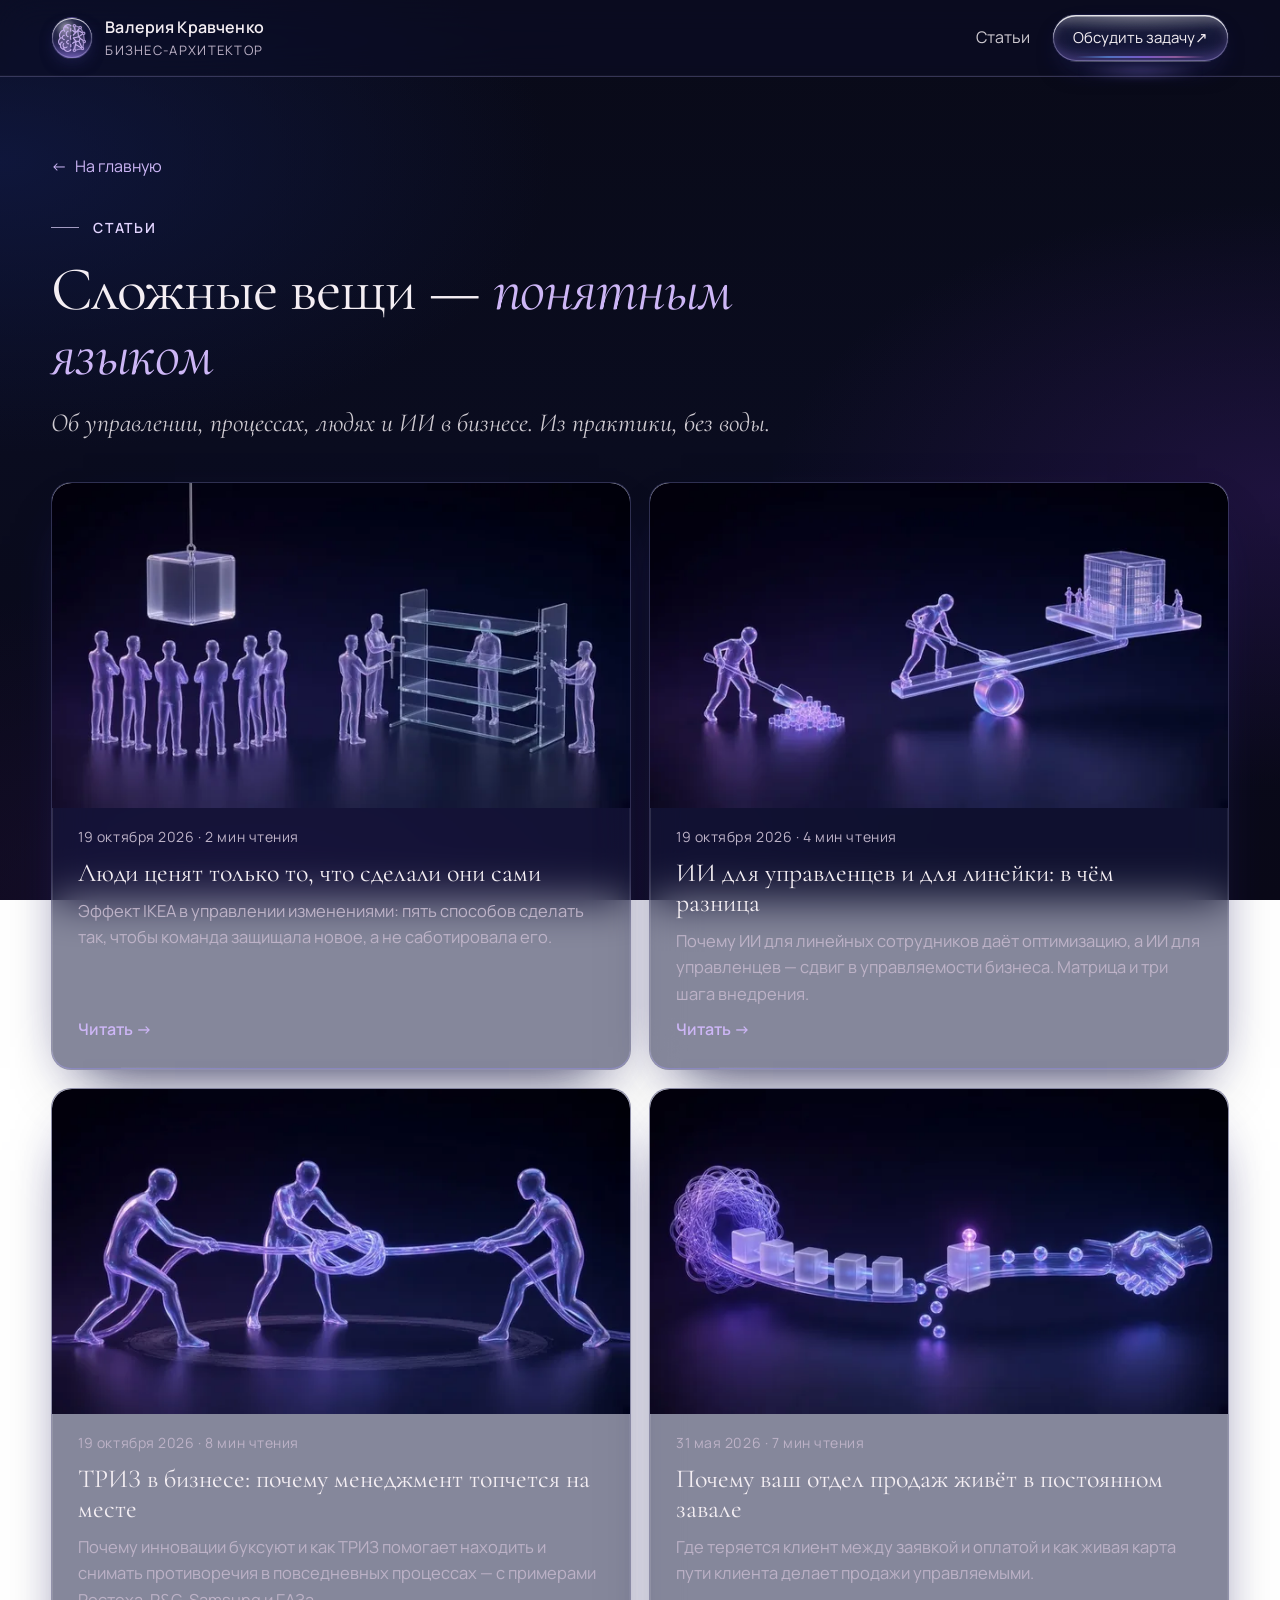
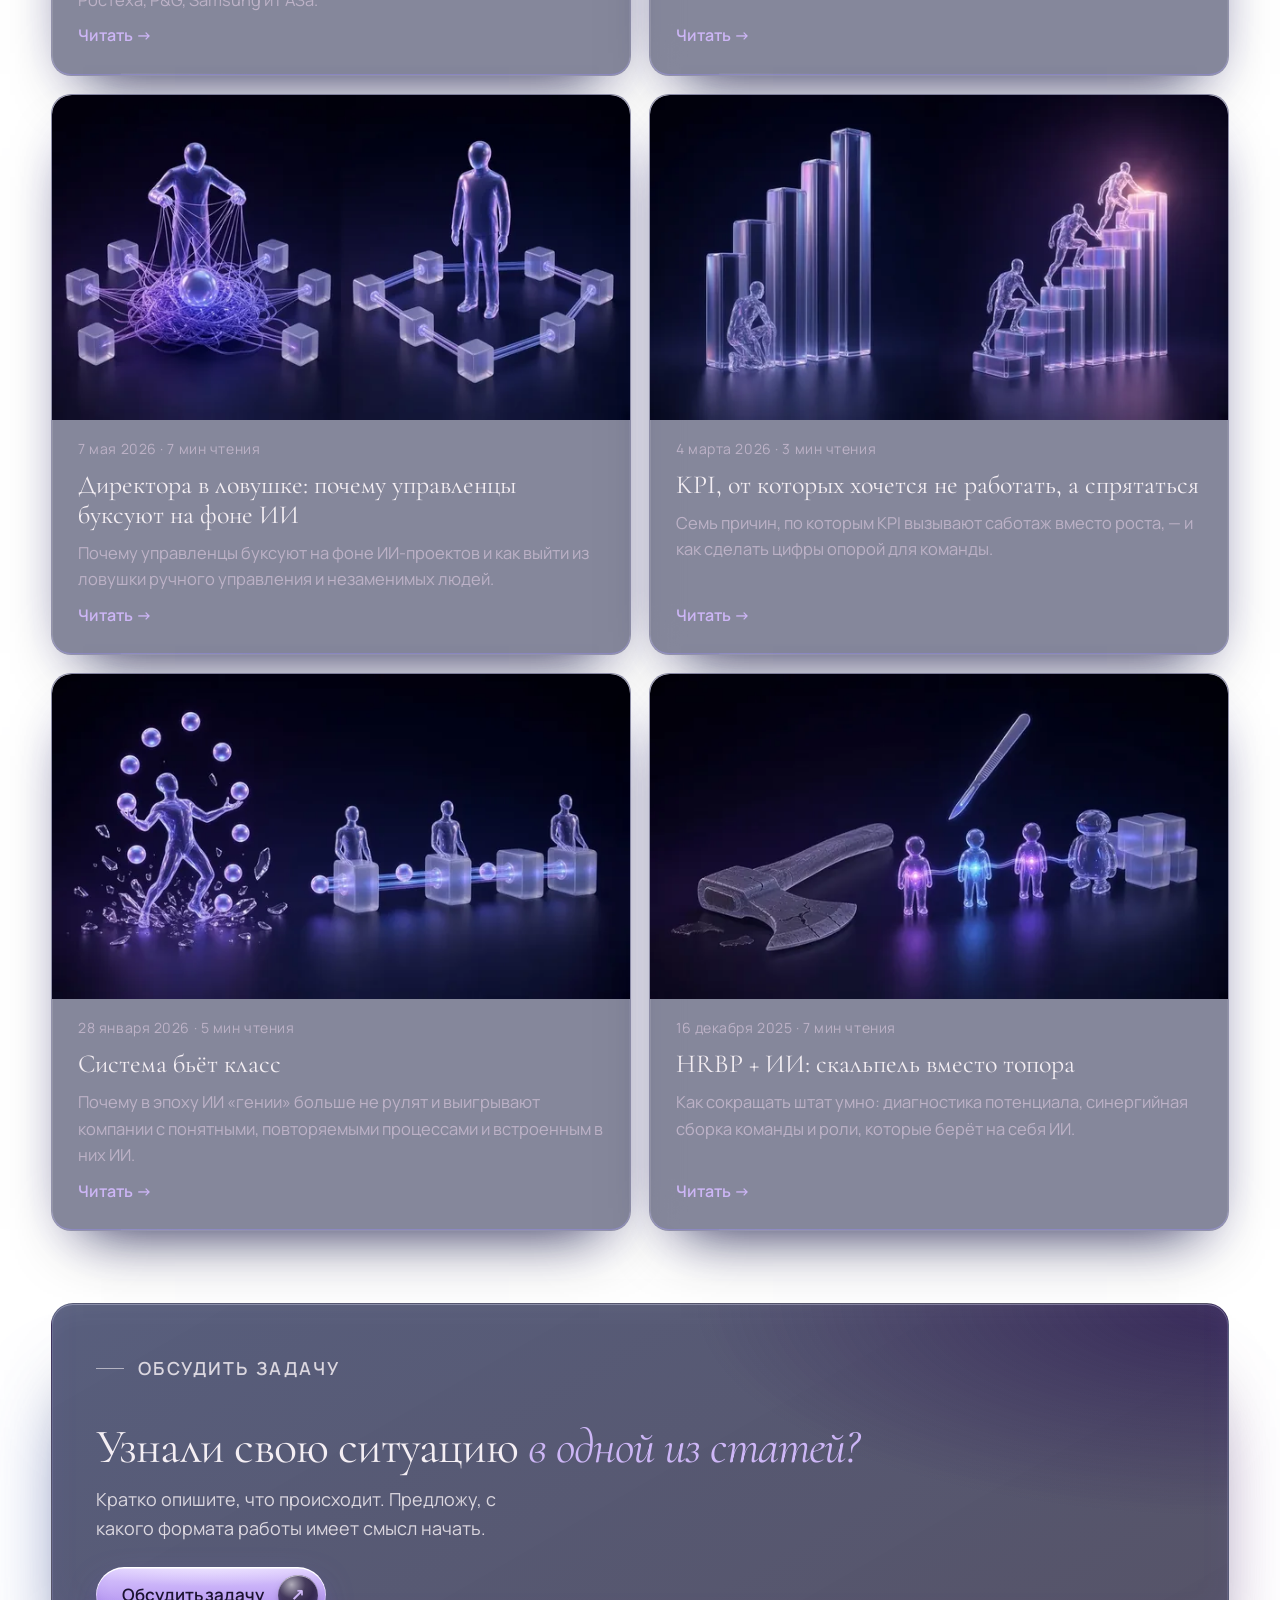
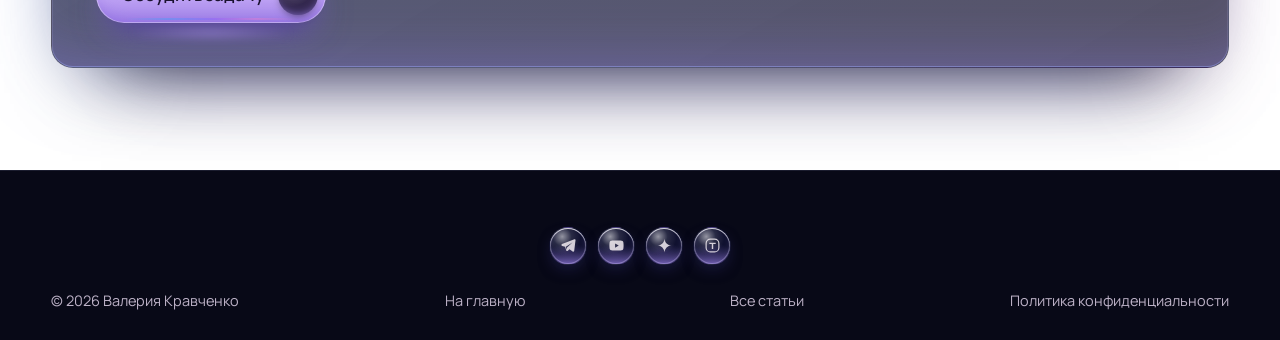
==== commit fecf6552: "Новые обложки статей: webp/og, обновление кеша assets" ====
--- a/stati/index.html
+++ b/stati/index.html
@@ -21,8 +21,8 @@
 <link rel="preconnect" href="https://fonts.googleapis.com">
 <link rel="preconnect" href="https://fonts.gstatic.com" crossorigin>
 <link href="https://fonts.googleapis.com/css2?family=Cormorant+Garamond:ital,wght@0,400;0,500;1,400;1,500&family=Manrope:wght@300;400;500;600&display=swap" rel="stylesheet">
-<link rel="stylesheet" href="/assets/css/style.css?v=20261019b">
-<link rel="stylesheet" href="/assets/css/article.css?v=20261019b">
+<link rel="stylesheet" href="/assets/css/style.css?v=20261019e">
+<link rel="stylesheet" href="/assets/css/article.css?v=20261019e">
 </head>
 <body class="art-page">
 <a class="skip" href="#main">К содержимому</a>
--- a/assets/css/style.css
+++ b/assets/css/style.css
@@ -1294,3 +1294,22 @@
 /* Принцип: подписи в одну строку под иллюстрацией */
 .chaos--ill figcaption{display:flex!important;justify-content:space-between;align-items:baseline;gap:12px;white-space:nowrap;padding:0 10%}
 .chaos--ill figcaption span:last-child{padding-left:0!important}
+
+/* ---------- v14: видео в «Обо мне» ---------- */
+.about__video{margin:26px 0 8px;max-width:560px}
+.vplayer{position:relative;aspect-ratio:16/9;border-radius:20px;overflow:hidden;background:#0b1030;box-shadow:inset 0 1px 0 rgba(255,255,255,.5),0 0 0 1px rgba(215,205,255,.18),0 26px 50px -28px rgba(4,6,26,.9),0 18px 46px -30px rgba(110,100,255,.5)}
+.vplayer img,.vplayer video{display:block;width:100%;height:100%;object-fit:cover;background:#000}
+.vplayer::after{content:'';position:absolute;inset:0;background:linear-gradient(180deg,rgba(8,10,30,0) 55%,rgba(8,10,30,.55));pointer-events:none}
+.vplayer.is-playing::after{display:none}
+.vplayer__play{position:absolute;left:50%;top:50%;z-index:2;width:76px;height:76px;margin:-38px 0 0 -38px;border-radius:50%;border:0;cursor:pointer;color:#fff;display:grid;place-items:center;
+  background:radial-gradient(circle at 34% 24%,rgba(255,255,255,.6) 0%,rgba(255,255,255,.14) 30%,rgba(255,255,255,0) 55%),radial-gradient(circle at 50% 115%,rgba(170,140,255,.6),rgba(170,140,255,0) 60%),rgba(40,36,100,.45);
+  box-shadow:inset 0 1.5px 0 rgba(255,255,255,.8),inset 0 0 0 1px rgba(225,215,255,.35),inset 0 -8px 14px -8px rgba(170,140,255,.7),0 12px 30px -10px rgba(5,8,30,.9),0 10px 30px -10px rgba(140,120,255,.6);
+  backdrop-filter:blur(10px) saturate(1.4);-webkit-backdrop-filter:blur(10px) saturate(1.4);transition:transform .35s var(--ease)}
+.vplayer__play svg{width:30px;height:30px;margin-left:4px}
+.vplayer__play:hover{transform:scale(1.06)}
+.vplayer__play:focus-visible{outline:2px solid var(--lilac);outline-offset:4px}
+.vplayer__len{position:absolute;right:14px;bottom:12px;z-index:2;font-size:14px;font-weight:600;color:#fff;padding:3px 10px;border-radius:999px;background:rgba(8,10,30,.6)}
+.about__video figcaption{margin-top:10px;font-size:15px;color:var(--ink-soft)}
+video::cue{font-size:1.05em;background:rgba(8,10,30,.72);color:#fff}
+@media (max-width:768px){.about__video{margin:18px 0 4px}.vplayer__play{width:64px;height:64px;margin:-32px 0 0 -32px}.about__video figcaption{font-size:14px}}
+@media (prefers-reduced-motion:reduce){.vplayer__play{transition:none}}
